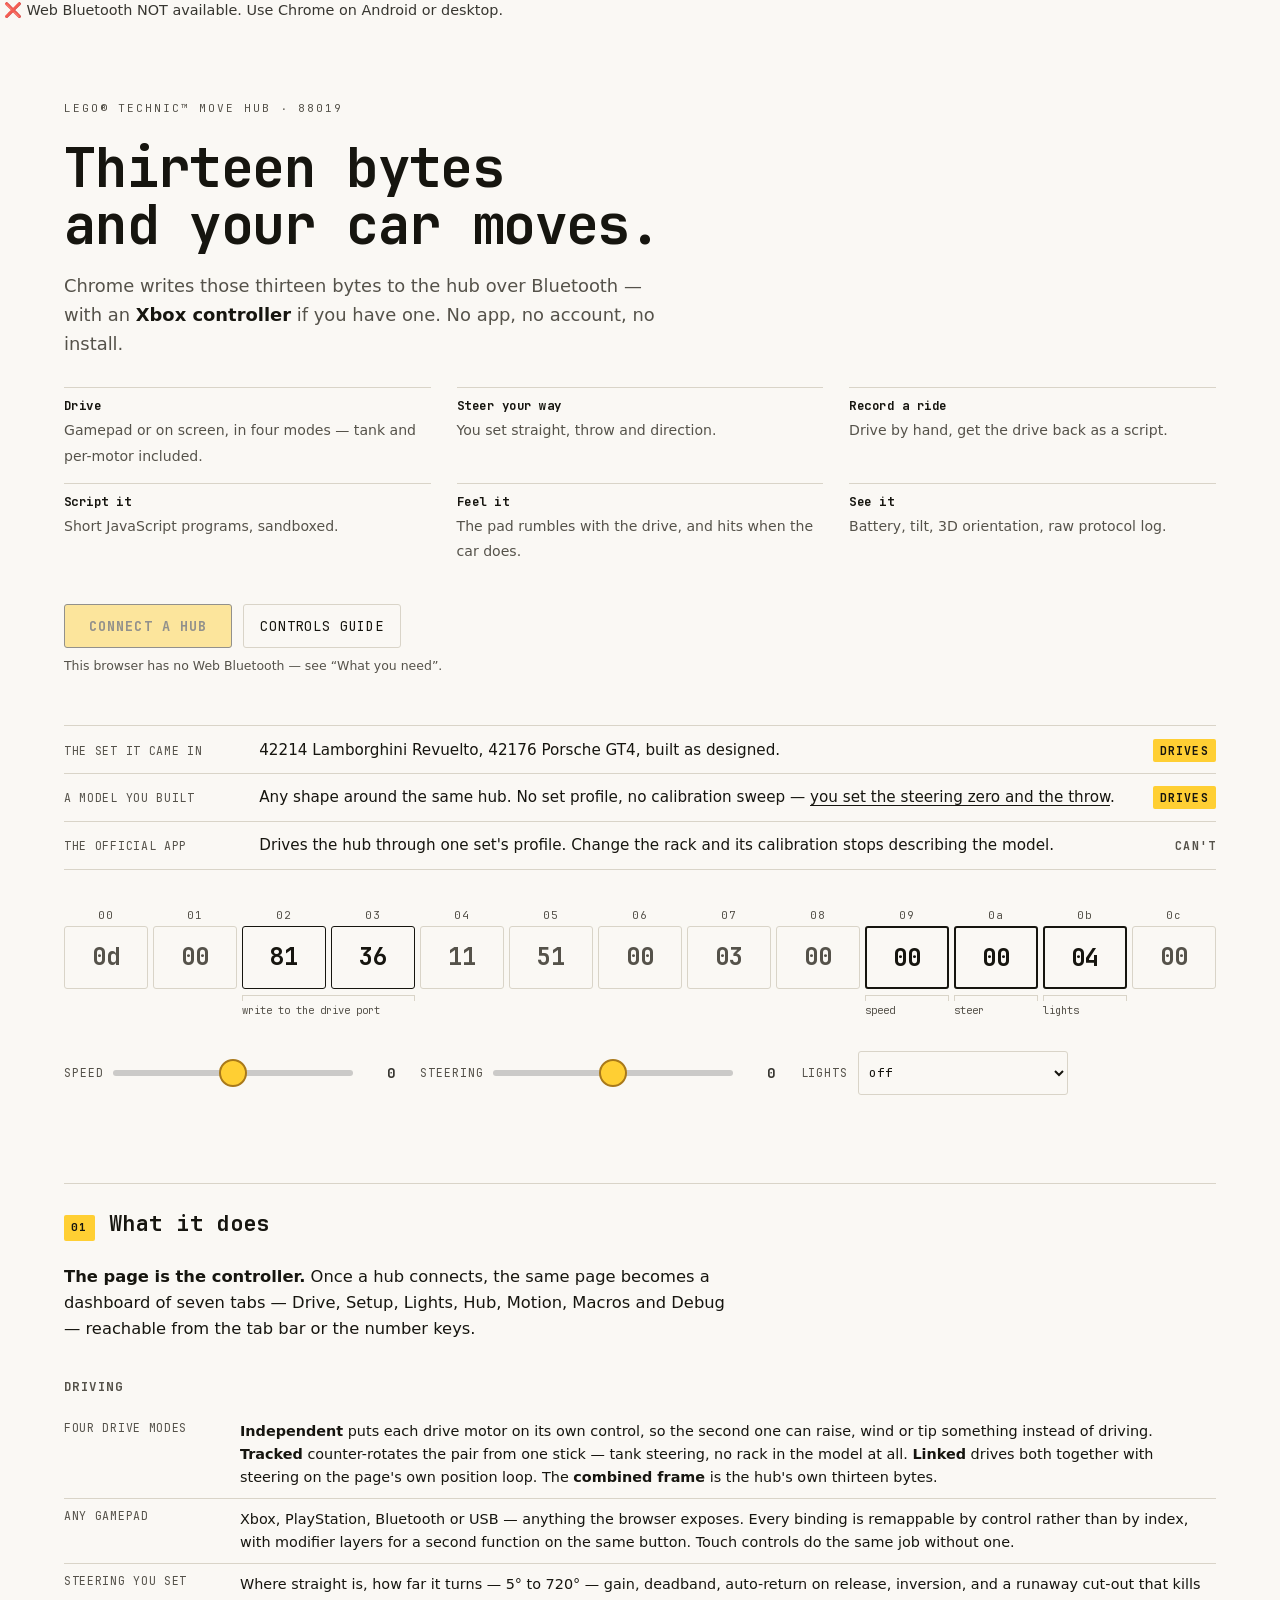
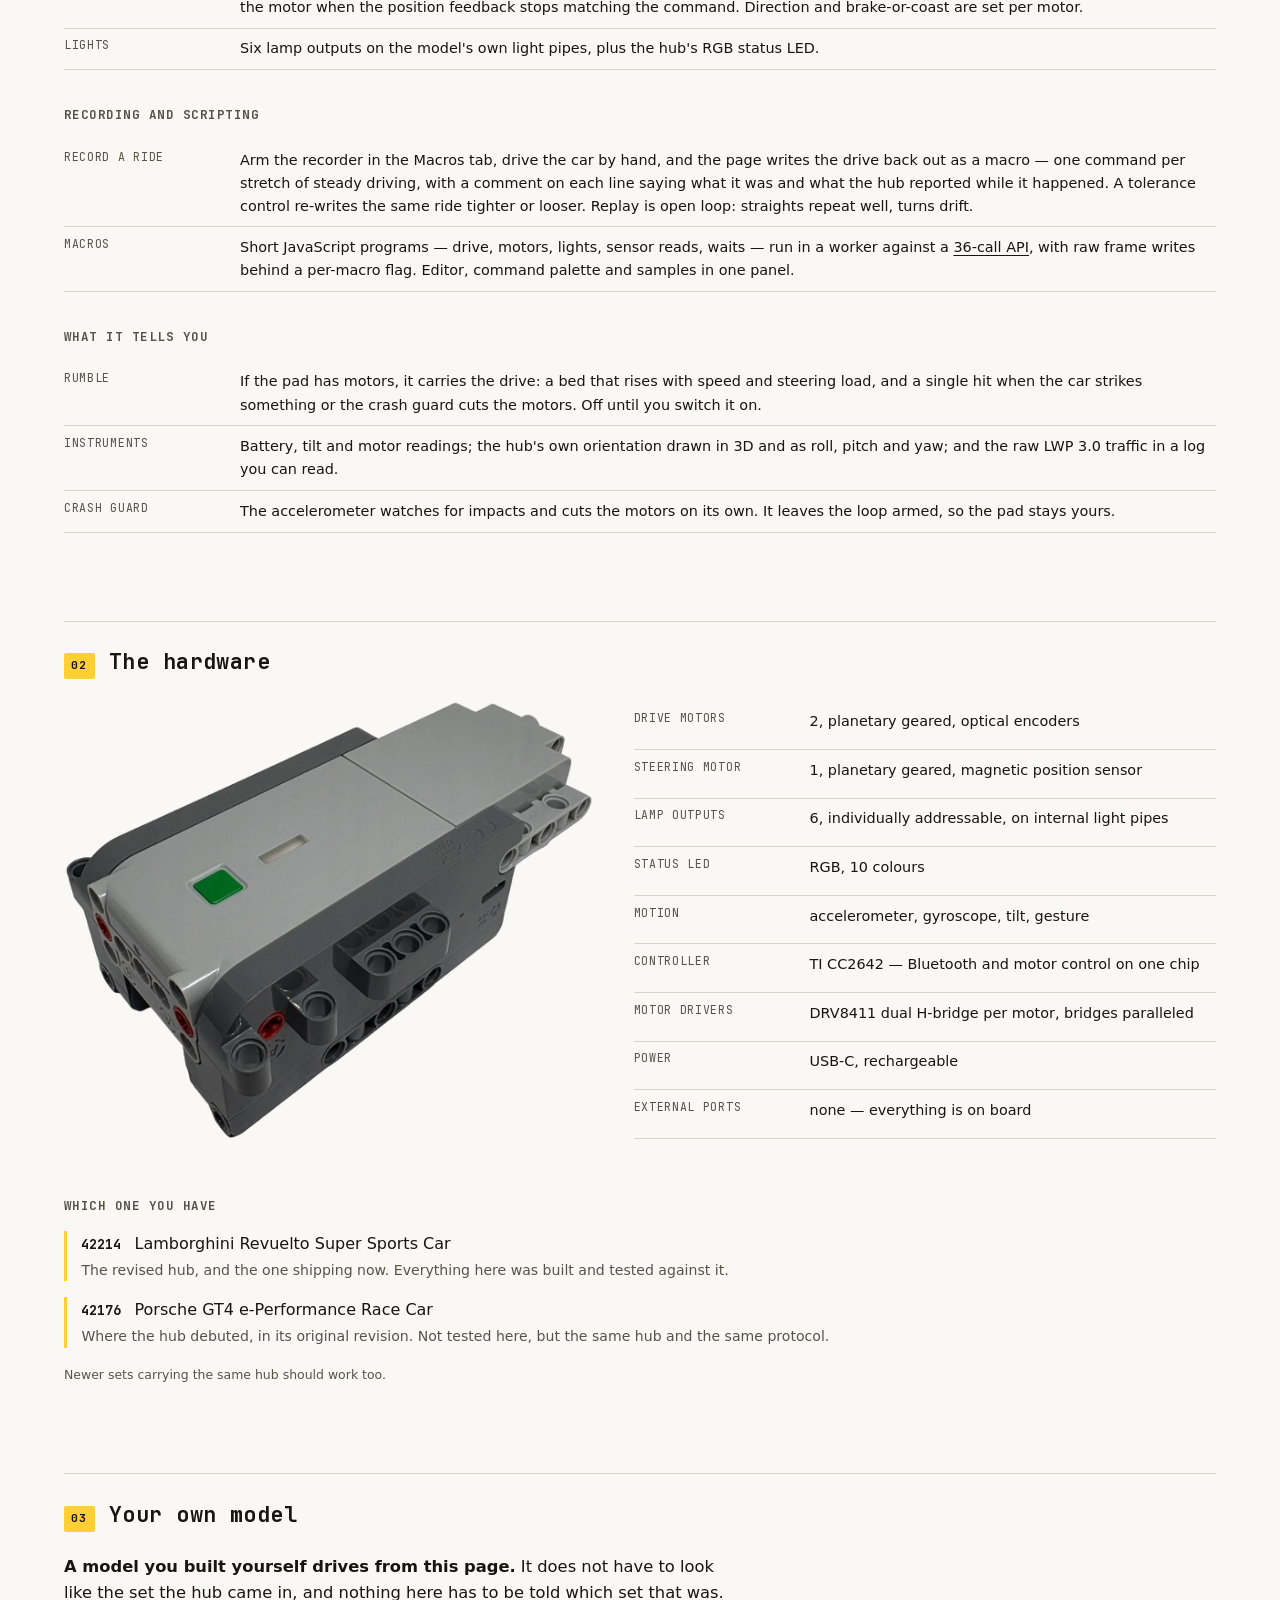
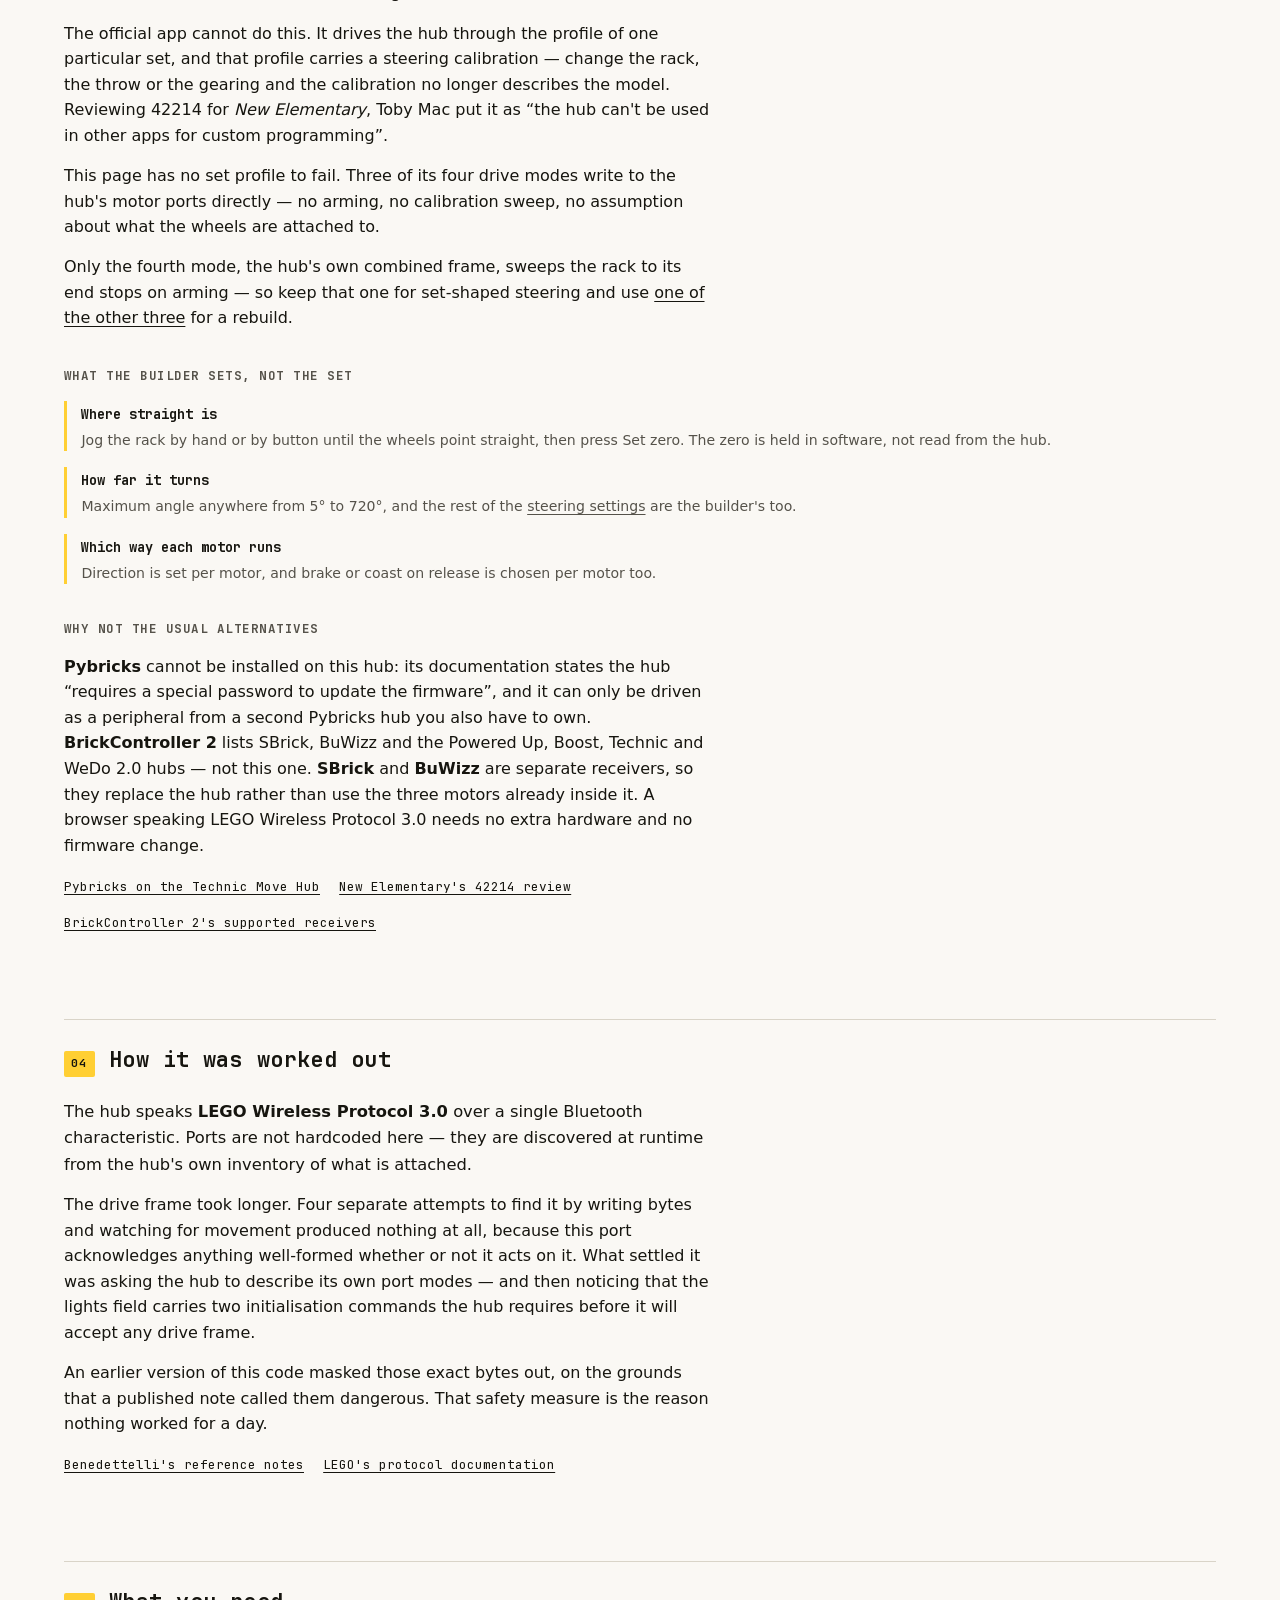
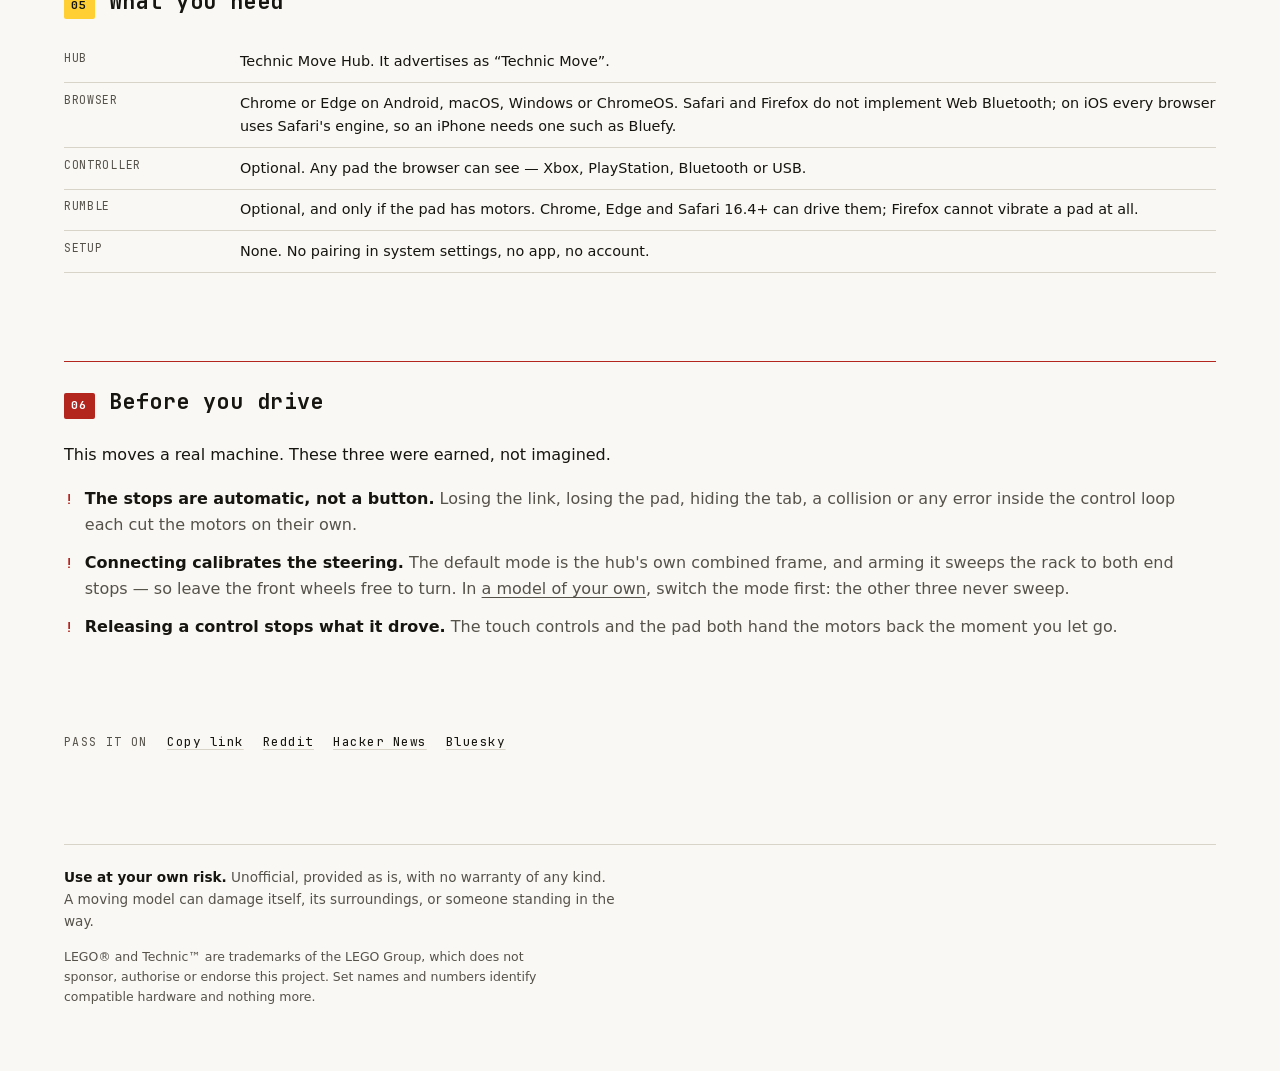
==== index.html @ fa946461 "feat: lead with what it does, and group the feature copy" ====
<!doctype html>
<html lang="en">
<head>
  <meta charset="utf-8" />
  <meta name="viewport" content="width=device-width, initial-scale=1, viewport-fit=cover" />
  <title>Technic Move Hub 88019 controller — drive your own MOC from a browser</title>
  <meta name="description" content="Drive the LEGO Technic Move Hub 88019 from Chrome over Web Bluetooth — the set model or your own MOC. Gamepad, macros, record a drive as a script. No install." />
  <meta name="color-scheme" content="light dark" />
  <link rel="canonical" href="https://move-hub.site/" />
  <link rel="alternate" type="text/markdown" href="/llms.txt" title="llms.txt" />

  <meta property="og:type" content="website" />
  <meta property="og:url" content="https://move-hub.site/" />
  <meta property="og:title" content="Technic Move Hub 88019 controller — drive your own MOC from a browser" />
  <meta property="og:description" content="A browser tab is the remote control — for the set model and for your own MOC. Web Bluetooth, no install, open source, reverse-engineered from the wire." />
  <meta property="og:image" content="https://move-hub.site/assets/hub.jpg" />
  <meta name="twitter:card" content="summary_large_image" />
  <meta name="twitter:title" content="Technic Move Hub 88019 controller — drive your own MOC from a browser" />
  <meta name="twitter:description" content="A browser tab is the remote control — for the set model and for your own MOC. Web Bluetooth, no install, open source." />
  <meta name="twitter:image" content="https://move-hub.site/assets/hub.jpg" />

  <link rel="icon" href="/assets/favicon.svg" type="image/svg+xml" />
  <link rel="apple-touch-icon" href="/assets/apple-touch-icon.png" />
  <meta name="theme-color" media="(prefers-color-scheme: light)" content="#ffffff" />
  <meta name="theme-color" media="(prefers-color-scheme: dark)" content="#121212" />
  <link rel="stylesheet" href="styles.css" />
  <script>
    window.va = window.va || function () { (window.vaq = window.vaq || []).push(arguments); };
  </script>
  <script defer src="/_vercel/insights/script.js"></script>

  <script type="application/ld+json">
  {
    "@context": "https://schema.org",
    "@graph": [
      {
        "@type": "SoftwareApplication",
        "name": "Technic Move Hub Controller",
        "applicationCategory": "BrowserApplication",
        "operatingSystem": "Android, macOS, Windows, ChromeOS",
        "url": "https://move-hub.site/",
        "description": "Browser-based controller for the LEGO Technic Move Hub 88019 over Web Bluetooth, for the set model and for custom builds (MOCs) the official app cannot drive. Touch controls, gamepad support, lights, telemetry and a raw protocol log.",
        "offers": { "@type": "Offer", "price": "0", "priceCurrency": "USD" },
        "featureList": [
          "Web Bluetooth control with no install",
          "Custom builds (MOCs): direct port modes that need no set profile and no end-stop calibration",
          "Steering zero, throw, gain and direction set by the builder",
          "Touch and gamepad driving, with every binding remappable by control and modifier layers",
          "Combined speed and steering frame handled by the hub",
          "Per-motor, tank and independent drive modes",
          "Ride recorder: drive by hand and the page emits the drive as an editable macro",
          "Macro scripting: a 36-call sandboxed JavaScript API for drive, motors, lights, sensors and waits",
          "Six-lamp array and status LED control",
          "Battery, tilt and accelerometer telemetry",
          "Hub orientation drawn in 3D, with roll, pitch and yaw",
          "Collision detection that cuts the motors and leaves the pad armed",
          "Gamepad haptics: a ride-feel rumble bed plus hits on impact and braking",
          "Raw LWP 3.0 protocol log"
        ]
      },
      {
        "@type": "FAQPage",
        "mainEntity": [
          {
            "@type": "Question",
            "name": "What hardware does this control?",
            "acceptedAnswer": { "@type": "Answer", "text": "The LEGO Technic Move Hub, part number 88019, which advertises itself over Bluetooth as \"Technic Move\". It ships in Technic sets built around remote driving and carries two drive motors, a steering motor, a six-lamp array, an RGB status LED, an accelerometer, a gyroscope, a tilt sensor and a gesture sensor." }
          },
          {
            "@type": "Question",
            "name": "Do I need to install anything?",
            "acceptedAnswer": { "@type": "Answer", "text": "No. It is a web page that talks to the hub through the Web Bluetooth API. There is no app, no account and no install step. Open the page in a supported browser and press Connect." }
          },
          {
            "@type": "Question",
            "name": "Which browsers work?",
            "acceptedAnswer": { "@type": "Answer", "text": "Any browser with Web Bluetooth: Chrome and Edge on Android, macOS, Windows and ChromeOS, plus Chromium forks such as Opera. Safari and Firefox do not implement Web Bluetooth, so they cannot connect. On iOS every browser uses Safari's engine, so iPhones and iPads need a third-party Web Bluetooth browser such as Bluefy." }
          },
          {
            "@type": "Question",
            "name": "Which LEGO models can it drive?",
            "acceptedAnswer": { "@type": "Answer", "text": "Any model built around the Technic Move Hub, which contains its own two drive motors and a steering motor. This project was developed and tested against the hub from set 42214 Lamborghini Revuelto Super Sports Car, the revised version now shipping. The same hub debuted in 42176 Porsche GT4 e-Performance Race Car. Models rebuilt from those parts work too, and newer sets carrying the same hub should as well." }
          },
          {
            "@type": "Question",
            "name": "Can I use the Technic Move Hub 88019 in my own MOC or custom build?",
            "acceptedAnswer": { "@type": "Answer", "text": "Yes. This page never assumes a set. Three of its four drive modes \u2014 linked, independent and tracked \u2014 write to the hub's motor ports directly, so nothing has to match the model the hub shipped in. The builder sets steering zero, throw from 5 to 720 degrees, gain, deadband and per-motor direction, and a jog control aligns the rack mechanically. Only the fourth mode, the hub's own combined frame, runs the end-stop calibration sweep that assumes set-shaped steering." }
          },
          {
            "@type": "Question",
            "name": "Why can't the official Powered Up or Control+ app drive my custom build with this hub?",
            "acceptedAnswer": { "@type": "Answer", "text": "The official app drives the hub through the profile of the set it shipped in, and that profile includes a steering calibration. Change the rack, the throw or the gearing and the calibration no longer describes the model. Reviewing set 42214 for New Elementary, Toby Mac wrote that \"the hub can't be used in other apps for custom programming\". This page drives the same hub over the same Bluetooth protocol without a set profile." }
          },
          {
            "@type": "Question",
            "name": "Does Pybricks support the Technic Move Hub 88019?",
            "acceptedAnswer": { "@type": "Answer", "text": "Not as a hub you can flash. The Pybricks documentation states that the Technic Move Hub \"requires a special password to update the firmware, so Pybricks cannot be installed on it\"; it can only be driven as a peripheral from a second, separate Pybricks hub. BrickController 2 lists SBrick, BuWizz, the Powered Up, Boost, Technic and WeDo 2.0 hubs, and does not list this one. SBrick and BuWizz are separate receivers, so they replace the hub rather than use its three built-in motors. A browser talking LEGO Wireless Protocol 3.0 needs no extra hardware and no firmware change." }
          },
          {
            "@type": "Question",
            "name": "My model steers differently from the set. Will the calibration fail?",
            "acceptedAnswer": { "@type": "Answer", "text": "Not in the direct drive modes, because they never calibrate. Steering is a software loop on this page: you jog the rack to where straight actually is, press Set zero, and set the maximum angle anywhere from 5 to 720 degrees, with adjustable gain, deadband, auto-return and inversion. A runaway cut-out stops the motor if the position feedback stops matching the command. Avoid the end-stop sweep by selecting a mode other than the hub's own combined frame before driving." }
          },
          {
            "@type": "Question",
            "name": "Can it drive a tracked model or a build with no steering at all?",
            "acceptedAnswer": { "@type": "Answer", "text": "Yes. Tracked mode counter-rotates the two drive motors from one stick for tank steering, and independent mode puts each motor on its own control so the second motor can do a job other than driving. The steering motor can be left out of the model or jogged by hand; neither mode requires it." }
          },
          {
            "@type": "Question",
            "name": "Can I use a gamepad?",
            "acceptedAnswer": { "@type": "Answer", "text": "Yes, and it is the intended way to drive. Any controller the browser exposes through the Gamepad API works, including an Xbox pad over Bluetooth or USB and PlayStation pads. Triggers drive, the stick steers, every action is remappable by control rather than by button index, modifier layers give a second function to the same button, and the control loop stops the car if the pad disconnects." }
          },
          {
            "@type": "Question",
            "name": "Can I record a drive and play it back?",
            "acceptedAnswer": { "@type": "Answer", "text": "Yes. Arm the recorder in the Macros tab, drive the car by hand, and the page converts the drive into a macro: one command per stretch of steady driving, each line commented with what it was and what the hub's sensors reported at the time. A tolerance control re-writes the same ride more tightly or more loosely. Playback is open loop and timed, not servo-corrected, so straight sections repeat closely while turns drift — the recorder marks the turning lines as the ones that will." }
          },
          {
            "@type": "Question",
            "name": "Can I program or script the Technic Move Hub?",
            "acceptedAnswer": { "@type": "Answer", "text": "Yes. Macros are short JavaScript programs run in a sandboxed worker against a 36-call API covering driving, individual motors, lights, sensor reads and waits, with raw protocol writes available behind a per-macro flag. Every motion call carries a deadline, so a macro cannot leave a motor running. This is the custom programming the official app does not offer for this hub." }
          },
          {
            "@type": "Question",
            "name": "Is this an official LEGO product?",
            "acceptedAnswer": { "@type": "Answer", "text": "No. It is an independent open-source project, not affiliated with or endorsed by the LEGO Group. LEGO and Technic are trademarks of the LEGO Group." }
          },
          {
            "@type": "Question",
            "name": "How was the protocol worked out?",
            "acceptedAnswer": { "@type": "Answer", "text": "From the wire, by logging every frame and reading the replies. The hub speaks LEGO Wireless Protocol 3.0 over a single GATT characteristic. Ports are discovered at runtime rather than hardcoded, and the combined drive frame was settled by asking the hub to describe its own port modes after four write-side probes had failed." }
          }
        ]
      }
    ]
  }
  </script>
</head>
<body>
  <div id="topbar">
  <header id="chrome">
    <button id="connect" type="button" disabled>Connect hub</button>
    <button id="chrome-status" type="button" hidden aria-label="Link status — open the Hub tab">
      <span id="state-dot"></span>
    </button>
    <span id="battery" hidden>
      <span class="vh">hub battery </span>
      <svg class="bat" viewBox="0 0 26 12" aria-hidden="true" focusable="false">
        <rect class="bat__shell" x="0.6" y="0.6" width="21.8" height="10.8" rx="2" />
        <rect class="bat__cap" x="23.4" y="3.6" width="2.6" height="4.8" rx="1" />
        <rect class="bat__fill" id="bat-fill" x="2.2" y="2.2" width="18.6" height="7.6" rx="1" />
      </svg>
      <span id="bat-pct">—</span><span id="queue-depth"></span>
    </span>
    <button id="gp-enable" type="button" hidden aria-pressed="false">
      <span id="gp-label">PAD</span><span id="gp-status"></span>
    </button>
  </header>

  <nav id="tabbar" hidden aria-label="Sections">
    <button type="button" data-go="drive" class="on" aria-current="true">Drive</button>
    <button type="button" data-go="setup">Setup</button>
    <button type="button" data-go="mapping">Mapping</button>
    <button type="button" data-go="lights">Lights</button>
    <button type="button" data-go="hub">Hub</button>
    <button type="button" data-go="motion">Motion</button>
    <button type="button" data-go="macros">Macros</button>
    <button type="button" data-go="debug">Debug</button>
    <a id="tab-guide" href="/guide">Guide</a>
  </nav>
  </div>

  <main>
    <section id="precon">
      <p id="support"></p>
      <pre id="status" role="status" hidden>idle</pre>

      <article id="landing">
        <header class="lede">
          <p class="kicker">LEGO® Technic™ Move Hub · 88019</p>
          <h1>Thirteen bytes<br />and your car moves.</h1>
          <p class="sub">
            Chrome writes those thirteen bytes to the hub over Bluetooth — with an
            <b>Xbox controller</b> if you have one. No app, no account, no install.
          </p>

          <ul class="does">
            <li><b>Drive</b><span>Gamepad or on screen, in four modes — tank and
              per-motor included.</span></li>
            <li><b>Steer your way</b><span>You set straight, throw and
              direction.</span></li>
            <li><b>Record a ride</b><span>Drive by hand, get the drive back as a
              script.</span></li>
            <li><b>Script it</b><span>Short JavaScript programs, sandboxed.</span></li>
            <li><b>Feel it</b><span>The pad rumbles with the drive, and hits when
              the car does.</span></li>
            <li><b>See it</b><span>Battery, tilt, 3D orientation, raw protocol
              log.</span></li>
          </ul>
        </header>

        <p class="cta-row">
          <button id="cta-connect" type="button">Connect a hub</button>
          <a class="ghost" href="/guide">Controls guide</a>
        </p>
        <p class="micro" id="cta-note"></p>

        <ul class="verdict">
          <li>
            <b>The set it came in</b>
            <span>42214 Lamborghini Revuelto, 42176 Porsche GT4, built as designed.</span>
            <i>drives</i>
          </li>
          <li>
            <b>A model you built</b>
            <span>Any shape around the same hub. No set profile, no calibration
              sweep — <a href="#moc">you set the steering zero and the throw</a>.</span>
            <i>drives</i>
          </li>
          <li>
            <b>The official app</b>
            <span>Drives the hub through one set's profile. Change the rack and its
              calibration stops describing the model.</span>
            <i class="no">can't</i>
          </li>
        </ul>

        <figure class="wire" aria-label="The live drive frame: the thirteen bytes this page writes to the hub">
          <div class="wire__scroll">
            <div class="wire__grid">
              <div class="wire__ruler" aria-hidden="true">
                <span>00</span><span>01</span><span>02</span><span>03</span><span>04</span>
                <span>05</span><span>06</span><span>07</span><span>08</span><span>09</span>
                <span>0a</span><span>0b</span><span>0c</span>
              </div>
              <div class="wire__bytes" id="wire-bytes" role="img"
                   aria-label="A thirteen byte LEGO Wireless Protocol frame">
                <span>0d</span><span>00</span><span class="k">81</span><span class="k">36</span>
                <span>11</span><span>51</span><span>00</span><span>03</span><span>00</span>
                <span class="v-speed" id="b-speed">00</span>
                <span class="v-steer" id="b-steer">00</span>
                <span class="v-light" id="b-light">04</span><span>00</span>
              </div>
              <div class="wire__marks" aria-hidden="true">
                <span class="m-port">write to the drive port</span>
                <span class="m-speed">speed</span>
                <span class="m-steer">steer</span>
                <span class="m-light">lights</span>
              </div>
            </div>
          </div>

          <div class="wire__drive">
            <label>speed
              <input id="w-speed" type="range" min="-100" max="100" value="0" step="1" />
              <output id="w-speed-out">0</output>
            </label>
            <label>steering
              <input id="w-steer" type="range" min="-100" max="100" value="0" step="1" />
              <output id="w-steer-out">0</output>
            </label>
            <label>lights
              <select id="w-light">
                <option value="4" selected>off</option>
                <option value="0">front + rear</option>
                <option value="1">front, rear on braking</option>
                <option value="5">rear on braking</option>
              </select>
            </label>
          </div>
        </figure>


        <section class="sec" id="features" aria-labelledby="h-features">
          <h2 id="h-features"><i>01</i> What it does</h2>
          <p class="answer">
            <b>The page is the controller.</b> Once a hub connects, the same page
            becomes a dashboard of seven tabs — Drive, Setup, Lights, Hub, Motion,
            Macros and Debug — reachable from the tab bar or the number keys.
          </p>

          <h3>Driving</h3>
          <table class="spec">
            <tbody>
              <tr><th>Four drive modes</th><td><b>Independent</b> puts each drive motor
                on its own control, so the second one can raise, wind or tip something
                instead of driving. <b>Tracked</b> counter-rotates the pair from one
                stick — tank steering, no rack in the model at all. <b>Linked</b> drives
                both together with steering on the page's own position loop. The
                <b>combined frame</b> is the hub's own thirteen bytes.</td></tr>
              <tr><th>Any gamepad</th><td>Xbox, PlayStation, Bluetooth or USB — anything
                the browser exposes. Every binding is remappable by control rather than
                by index, with modifier layers for a second function on the same button.
                Touch controls do the same job without one.</td></tr>
              <tr><th>Steering you set</th><td>Where straight is, how far it turns —
                5° to 720° — gain, deadband, auto-return on release, inversion, and a
                runaway cut-out that kills the motor when the position feedback stops
                matching the command. Direction and brake-or-coast are set per motor.</td></tr>
              <tr><th>Lights</th><td>Six lamp outputs on the model's own light pipes,
                plus the hub's RGB status LED.</td></tr>
            </tbody>
          </table>

          <h3>Recording and scripting</h3>
          <table class="spec">
            <tbody>
              <tr><th>Record a ride</th><td>Arm the recorder in the Macros tab, drive
                the car by hand, and the page writes the drive back out as a macro —
                one command per stretch of steady driving, with a comment on each line
                saying what it was and what the hub reported while it happened. A
                tolerance control re-writes the same ride tighter or looser. Replay is
                open loop: straights repeat well, turns drift.</td></tr>
              <tr><th>Macros</th><td>Short JavaScript programs — drive, motors, lights,
                sensor reads, waits — run in a worker against a
                <a href="/guide#g-macros-tab">36-call API</a>, with raw frame writes
                behind a per-macro flag. Editor, command palette and samples in one
                panel.</td></tr>
            </tbody>
          </table>

          <h3>What it tells you</h3>
          <table class="spec">
            <tbody>
              <tr><th>Rumble</th><td>If the pad has motors, it carries the drive: a bed
                that rises with speed and steering load, and a single hit when the car
                strikes something or the crash guard cuts the motors. Off until you
                switch it on.</td></tr>
              <tr><th>Instruments</th><td>Battery, tilt and motor readings; the hub's own
                orientation drawn in 3D and as roll, pitch and yaw; and the raw LWP 3.0
                traffic in a log you can read.</td></tr>
              <tr><th>Crash guard</th><td>The accelerometer watches for impacts and cuts
                the motors on its own. It leaves the loop armed, so the pad stays
                yours.</td></tr>
            </tbody>
          </table>
        </section>

        <section class="sec" id="hardware" aria-labelledby="h-hardware">
          <h2 id="h-hardware"><i>02</i> The hardware</h2>
          <div class="sec__split">
            <figure class="shot">
              <img src="assets/module.png" alt="The LEGO Technic Move Hub: a grey brick with a USB-C charging port, a green status light, Technic pin holes along its length and motor axle outputs at each end."
                   width="581" height="480" fetchpriority="high" decoding="async"
                   onerror="this.closest('figure').remove()" />
            </figure>
            <table class="spec">
              <tbody>
                <tr><th>Drive motors</th><td>2, planetary geared, optical encoders</td></tr>
                <tr><th>Steering motor</th><td>1, planetary geared, magnetic position sensor</td></tr>
                <tr><th>Lamp outputs</th><td>6, individually addressable, on internal light pipes</td></tr>
                <tr><th>Status LED</th><td>RGB, 10 colours</td></tr>
                <tr><th>Motion</th><td>accelerometer, gyroscope, tilt, gesture</td></tr>
                <tr><th>Controller</th><td>TI CC2642 — Bluetooth and motor control on one chip</td></tr>
                <tr><th>Motor drivers</th><td>DRV8411 dual H-bridge per motor, bridges paralleled</td></tr>
                <tr><th>Power</th><td>USB-C, rechargeable</td></tr>
                <tr><th>External ports</th><td>none — everything is on board</td></tr>
              </tbody>
            </table>
          </div>
          <h3>Which one you have</h3>
          <ul class="setlist">
            <li><b>42214</b> Lamborghini Revuelto Super Sports Car
              <span>The revised hub, and the one shipping now. Everything here was
                built and tested against it.</span></li>
            <li><b>42176</b> Porsche GT4 e-Performance Race Car
              <span>Where the hub debuted, in its original revision. Not tested here,
                but the same hub and the same protocol.</span></li>
          </ul>
          <p class="micro">Newer sets carrying the same hub should work too.</p>
        </section>

        <section class="sec" id="moc" aria-labelledby="h-moc">
          <h2 id="h-moc"><i>03</i> Your own model</h2>
          <p class="answer">
            <b>A model you built yourself drives from this page.</b> It does not have
            to look like the set the hub came in, and nothing here has to be told
            which set that was.
          </p>
          <p>
            The official app cannot do this. It drives the hub through the profile of
            one particular set, and that profile carries a steering calibration — change
            the rack, the throw or the gearing and the calibration no longer describes
            the model. Reviewing 42214 for <i>New Elementary</i>, Toby Mac put it as
            <q>the hub can't be used in other apps for custom programming</q>.
          </p>
          <p>
            This page has no set profile to fail. Three of its four drive modes write to
            the hub's motor ports directly — no arming, no calibration sweep, no
            assumption about what the wheels are attached to.
          </p>
          <p>
            Only the fourth mode, the hub's own combined frame, sweeps the rack to its
            end stops on arming — so keep that one for set-shaped steering and use
            <a href="#features">one of the other three</a> for a rebuild.
          </p>
          <h3>What the builder sets, not the set</h3>
          <ul class="setlist">
            <li><b>Where straight is</b>
              <span>Jog the rack by hand or by button until the wheels point straight,
                then press Set zero. The zero is held in software, not read from the hub.</span></li>
            <li><b>How far it turns</b>
              <span>Maximum angle anywhere from 5° to 720°, and the rest of the
                <a href="#features">steering settings</a> are the builder's too.</span></li>
            <li><b>Which way each motor runs</b>
              <span>Direction is set per motor, and brake or coast on release is chosen
                per motor too.</span></li>
          </ul>
          <h3>Why not the usual alternatives</h3>
          <p>
            <b>Pybricks</b> cannot be installed on this hub: its documentation states the
            hub <q>requires a special password to update the firmware</q>, and it can only
            be driven as a peripheral from a second Pybricks hub you also have to own.
            <b>BrickController 2</b> lists SBrick, BuWizz and the Powered Up, Boost,
            Technic and WeDo 2.0 hubs — not this one. <b>SBrick</b> and <b>BuWizz</b> are
            separate receivers, so they replace the hub rather than use the three motors
            already inside it. A browser speaking LEGO Wireless Protocol 3.0 needs no
            extra hardware and no firmware change.
          </p>
          <p class="links">
            <a href="https://docs.pybricks.com/en/stable/pupdevices/technicmovehub.html" rel="noopener noreferrer" target="_blank">Pybricks on the Technic Move Hub</a>
            <a href="https://www.newelementary.com/2025/08/reviews-42212-ferrari-fxx-k-42213-ford.html" rel="noopener noreferrer" target="_blank">New Elementary's 42214 review</a>
            <a href="https://github.com/imurvai/brickcontroller2" rel="noopener noreferrer" target="_blank">BrickController 2's supported receivers</a>
          </p>
        </section>

        <section class="sec" id="how" aria-labelledby="h-how">
          <h2 id="h-how"><i>04</i> How it was worked out</h2>
          <p class="answer">
            The hub speaks <b>LEGO Wireless Protocol 3.0</b> over a single Bluetooth
            characteristic. Ports are not hardcoded here — they are discovered at
            runtime from the hub's own inventory of what is attached.
          </p>
          <p>
            The drive frame took longer. Four separate attempts to find it by writing
            bytes and watching for movement produced nothing at all, because this port
            acknowledges anything well-formed whether or not it acts on it. What
            settled it was asking the hub to describe its own port modes — and then
            noticing that the lights field carries two initialisation commands the hub
            requires before it will accept any drive frame.
          </p>
          <p>
            An earlier version of this code masked those exact bytes out, on the
            grounds that a published note called them dangerous. That safety measure
            is the reason nothing worked for a day.
          </p>
          <p class="links">
            <a href="https://github.com/DanieleBenedettelli/TechnicMoveHub" rel="noopener noreferrer" target="_blank">Benedettelli's reference notes</a>
            <a href="https://lego.github.io/lego-ble-wireless-protocol-docs/" rel="noopener noreferrer" target="_blank">LEGO's protocol documentation</a>
          </p>
        </section>

        <section class="sec" id="need" aria-labelledby="h-need">
          <h2 id="h-need"><i>05</i> What you need</h2>
          <table class="spec">
            <tbody>
              <tr><th>Hub</th><td>Technic Move Hub. It advertises as “Technic Move”.</td></tr>
              <tr><th>Browser</th><td>Chrome or Edge on Android, macOS, Windows or ChromeOS.
                Safari and Firefox do not implement Web Bluetooth; on iOS every browser
                uses Safari's engine, so an iPhone needs one such as Bluefy.</td></tr>
              <tr><th>Controller</th><td>Optional. Any pad the browser can see —
                Xbox, PlayStation, Bluetooth or USB.</td></tr>
              <tr><th>Rumble</th><td>Optional, and only if the pad has motors.
                Chrome, Edge and Safari 16.4+ can drive them; Firefox cannot vibrate
                a pad at all.</td></tr>
              <tr><th>Setup</th><td>None. No pairing in system settings, no app, no account.</td></tr>
            </tbody>
          </table>
        </section>

        <section class="sec sec--warn" id="safety" aria-labelledby="h-safety">
          <h2 id="h-safety"><i>06</i> Before you drive</h2>
          <p>This moves a real machine. These three were earned, not imagined.</p>
          <ul class="warn">
            <li><span><b>The stops are automatic, not a button.</b> Losing the link,
              losing the pad, hiding the tab, a collision or any error inside the
              control loop each cut the motors on their own.</span></li>
            <li><span><b>Connecting calibrates the steering.</b> The default mode is
              the hub's own combined frame, and arming it sweeps the rack to both end
              stops — so leave the front wheels free to turn. In
              <a href="#moc">a model of your own</a>, switch the mode first: the other
              three never sweep.</span></li>
            <li><span><b>Releasing a control stops what it drove.</b> The touch
              controls and the pad both hand the motors back the moment you let
              go.</span></li>
          </ul>
        </section>

        <aside class="share" aria-label="Share this page">
          <span class="share__k">Pass it on</span>
          <button id="share-copy" type="button" hidden>Copy link</button>
          <a href="https://www.reddit.com/submit?url=https%3A%2F%2Fmove-hub.site%2F&amp;title=Technic%20Move%20Hub%2088019%20%E2%80%94%20drive%20your%20own%20LEGO%20MOC%20from%20a%20browser%20tab"
             rel="noopener noreferrer" target="_blank">Reddit</a>
          <a href="https://news.ycombinator.com/submitlink?u=https%3A%2F%2Fmove-hub.site%2F&amp;t=Technic%20Move%20Hub%2088019%20%E2%80%94%20drive%20your%20own%20LEGO%20MOC%20from%20a%20browser%20tab"
             rel="noopener noreferrer" target="_blank">Hacker News</a>
          <a href="https://bsky.app/intent/compose?text=Technic%20Move%20Hub%2088019%20%E2%80%94%20drive%20your%20own%20LEGO%20MOC%20from%20a%20browser%20tab%20https%3A%2F%2Fmove-hub.site%2F"
             rel="noopener noreferrer" target="_blank">Bluesky</a>
        </aside>

        <footer class="foot">
          <p class="risk"><b>Use at your own risk.</b> Unofficial, provided as is, with
            no warranty of any kind. A moving model can damage itself, its surroundings,
            or someone standing in the way.</p>
          <p class="micro">LEGO® and Technic™ are trademarks of the LEGO Group, which
            does not sponsor, authorise or endorse this project. Set names and numbers
            identify compatible hardware and nothing more.</p>
        </footer>
      </article>
    </section>

    <section id="dashboard" hidden>
      <section class="tabpanel" data-tab="drive" aria-label="Drive">
        <div id="d-panel" class="panel">
          <div class="head-row">
            <h2 class="lights-head">Controls</h2>
          </div>

          <label for="gp-drivemode">mode
            <select id="gp-drivemode">
              <option value="playvm" selected>Typical module behaviour — the hub drives itself</option>
              <option value="linked">Linked — both motors together</option>
              <option value="independent">Independent — A on triggers, B on stick</option>
              <option value="tracked">Tracked — one stick, tank steering</option>
            </select>
          </label>

          <p id="d-warn" hidden></p>

          <div id="d-cluster">
            <div class="d-gauges">
              <div class="d-gauge">
                <span class="lights-head">steer</span>
                <svg id="d-dial" viewBox="0 0 100 56" aria-hidden="true" focusable="false">
                  <path d="M6 50 A44 44 0 0 1 94 50" fill="none" stroke="currentColor" stroke-width="7" opacity="0.25" />
                  <path id="d-dial-fill" d="M50 6 A44 44 0 0 1 50 6" fill="none" stroke="currentColor" stroke-width="7" />
                  <line id="d-dial-bug" x1="50" y1="10" x2="50" y2="2" stroke="currentColor" stroke-width="3" />
                </svg>
                <span id="d-steer-val" class="d-val">0</span>
              </div>
              <div class="d-gauge">
                <span class="lights-head">throttle</span>
                <span id="d-throttle-val" class="d-val d-val--big">0</span>
              </div>
              <div class="d-gauge" data-mode="independent" hidden>
                <span class="lights-head">throttle B</span>
                <span id="d-throttleB-val" class="d-val d-val--big">0</span>
              </div>
            </div>

            <div class="d-mirrors" data-mode="tracked" hidden>
              <div class="d-mir">
                <span class="lights-head">trk L</span>
                <span class="mir"><i class="mir__mid"></i><i id="d-trkL" class="mir__fill"></i></span>
              </div>
              <div class="d-mir">
                <span class="lights-head">trk R</span>
                <span class="mir"><i class="mir__mid"></i><i id="d-trkR" class="mir__fill"></i></span>
              </div>
              <div class="d-mir">
                <span class="lights-head">aux</span>
                <span class="mir"><i class="mir__mid"></i><i id="d-aux" class="mir__fill"></i></span>
              </div>
            </div>

            <div class="d-drive" data-mode="playvm linked independent">
              <div id="d-steer">
                <i class="d-steer__mid"></i>
                <i class="d-steer__fill"></i>
                <i class="d-steer__knob"></i>
              </div>
              <div id="d-throttle">
                <i class="d-throttle__zero"></i>
                <i class="d-throttle__fill"></i>
                <i class="d-throttle__knob"></i>
              </div>
              <div id="d-throttleB" data-mode="independent" hidden>
                <i class="d-throttle__zero"></i>
                <i class="d-throttle__fill"></i>
                <i class="d-throttle__knob"></i>
              </div>
            </div>

            <div id="d-pad" data-mode="tracked" hidden>
              <i class="d-pad__cross"></i>
              <i class="d-pad__ring"></i>
              <span id="d-pad-puck">MIX</span>
            </div>
          </div>
        </div>

        <div id="d-measure-box" class="panel">
          <div class="head-row">
            <h2 class="lights-head">Measured</h2>
            <button id="d-measure" type="button" aria-pressed="false">measured: OFF</button>
          </div>
          <pre id="d-att">roll — · pitch — · yaw —</pre>
          <p id="d-measure-note" class="note"></p>
        </div>

        <div class="d-mode-box" data-mode="linked independent tracked">
          <div id="steer-box">
            <div class="head-row">
              <h2 class="lights-head">Steering</h2>
              <span id="st-readout">pos 0 → 0</span>
            </div>
            <div class="probe-btns">
              <label for="st-mode">mode
                <select id="st-mode">
                  <option value="raw" selected>Raw — stick drives motor power</option>
                  <option value="steer">Steer — hold an angle (needs a zero)</option>
                </select>
              </label>
              <button id="st-center" type="button">Center</button>
            </div>
            <div class="probe-btns">
              <button id="st-left" type="button">◀ LEFT</button>
              <button id="st-right" type="button">RIGHT ▶</button>
            </div>
          </div>
        </div>

        <div class="d-mode-box" data-mode="linked independent tracked">
          <div id="motors"></div>
        </div>

        <div class="panel">
          <h2 class="lights-head">Drive behaviour</h2>
          <label for="release-mode">on release
            <select id="release-mode">
              <option value="brake">Brake — stop dead</option>
              <option value="coast">Coast — free-wheel</option>
            </select>
          </label>
          <div class="d-invert" data-mode="playvm">
            <span class="lights-head">reverse</span>
            <button id="gp-inv-speed" type="button" aria-pressed="false">throttle: NORMAL</button>
            <button id="gp-inv-steer" type="button" aria-pressed="false">steering: NORMAL</button>
          </div>
          <pre id="gp-live">A 0 · steer 0 · trim 0</pre>
        </div>
      </section>

      <section class="tabpanel" data-tab="setup" aria-label="Setup" hidden>
        <div class="panel">
          <h2 class="lights-head">Steering calibration</h2>
          <button id="st-zero" type="button">Set zero</button>
          <label>turn speed <input id="st-speed" type="range" min="10" max="100" value="40" /><output id="st-speed-out">40</output></label>
          <details>
            <summary>Advanced steering</summary>
            <label>max angle <input id="st-angle" type="range" min="5" max="720" step="5" value="90" /><output id="st-angle-out">90°</output></label>
            <label>kp <input id="st-kp" type="range" min="1" max="50" step="1" value="3" /><output id="st-kp-out">0.3</output></label>
            <label>deadband <input id="st-dead" type="range" min="0" max="30" step="1" value="8" /><output id="st-dead-out">8°</output></label>
            <label><input id="st-return" type="checkbox" checked /> auto-return to zero on release</label>
            <label><input id="st-invert" type="checkbox" /> invert steering direction</label>
          </details>
        </div>

        <div class="panel">
          <h2 class="lights-head">Motor direction</h2>
          <div id="motor-dirs"></div>
          <h2 class="lights-head">Steer jog — mechanical alignment</h2>
          <div id="steer-jog"></div>
        </div>

        <div class="panel">
          <h2 class="lights-head">Gamepad feel</h2>
          <pre id="gp-axes">axes: —</pre>
          <label>deadzone <input id="gp-dz" type="range" min="0" max="50" step="1" value="15" /><output id="gp-dz-out">0.15</output></label>
          <label>expo <input id="gp-expo" type="range" min="10" max="40" step="1" value="20" /><output id="gp-expo-out">2.0</output></label>
          <label>max speed <input id="gp-max" type="range" min="20" max="100" value="100" /><output id="gp-max-out">100</output></label>
          <label>steer gain <input id="gp-gain" type="range" min="20" max="100" value="100" /><output id="gp-gain-out">100</output></label>
          <label>accel <select id="gp-ramp">
            <option value="expo">expo (ease in)</option>
            <option value="linear">linear</option>
            <option value="instant">instant</option>
          </select></label>
          <label>accel rate <input id="gp-ramp-rate" type="range" min="60" max="600" step="20" value="220" /><output id="gp-ramp-rate-out">220</output></label>
        </div>
        <div class="panel">
          <h2 class="lights-head">Haptics</h2>
          <p class="hint">Rumble from the car: a bed that follows speed and steering, hits on impact and braking. Chrome and Edge only; Firefox has no gamepad vibration at all.</p>
          <label><input id="hap-on" type="checkbox" /> vibration feedback</label>
          <label>hits <input id="hap-strong" type="range" min="0" max="100" step="5" value="70" /><output id="hap-strong-out">70</output></label>
          <label>bed <input id="hap-weak" type="range" min="0" max="100" step="5" value="50" /><output id="hap-weak-out">50</output></label>
          <button id="hap-test" type="button">Test rumble</button>
          <pre id="hap-status">haptics: off</pre>
        </div>
      </section>

      <section class="tabpanel" data-tab="mapping" aria-label="Mapping" hidden>
        <div class="panel">
          <h2 class="lights-head">Button mapping</h2>
          <div id="gp-map"></div>
          <button id="gp-reset" type="button">Reset to defaults</button>
        </div>
      </section>

      <section class="tabpanel" data-tab="lights" aria-label="Lights" hidden>
        <div id="lights-box">
          <h2 class="lights-head">Lamps</h2>
          <div id="lamps"></div>
          <label>brightness <input id="lamp-bright" type="range" min="0" max="100" value="100" /><output id="lamp-bright-out">100</output></label>
          <div class="probe-btns">
            <button id="lamps-all" type="button">All on</button>
            <button id="lamps-none" type="button">All off</button>
          </div>
          <button id="lamps-chase" type="button" class="tertiary">Chase 1→6 (diagnostic)</button>
        </div>
        <div class="panel">
          <h2 class="lights-head">Status LED</h2>
          <div id="leds">
            <button type="button" data-color="9">Red</button>
            <button type="button" data-color="6">Green</button>
            <button type="button" data-color="3">Blue</button>
            <button type="button" data-color="7">Yellow</button>
            <button type="button" data-color="0">Off</button>
          </div>
        </div>
      </section>

      <section class="tabpanel" data-tab="hub" aria-label="Hub" hidden>
        <div class="panel">
          <h2 class="lights-head">Connection</h2>
          <pre id="status-full">idle</pre>
          <details>
            <summary>Discovered ports</summary>
            <div id="ports">discovering ports…</div>
          </details>
        </div>
        <div class="panel">
          <h2 class="lights-head">Telemetry</h2>
          <div class="probe-btns">
            <button id="bat-refresh" type="button">refresh battery</button>
            <button id="telemetry" type="button" aria-pressed="false">telemetry: OFF</button>
            <button id="collision" type="button" aria-pressed="false">crash guard: OFF</button>
          </div>
          <pre id="tilt">tilt: — (turn telemetry on)</pre>
        </div>
      </section>

      <section class="tabpanel" data-tab="motion" aria-label="Motion" hidden>
        <div class="panel">
          <h2 class="lights-head">Attitude</h2>
          <canvas id="m-canvas" width="320" height="200"></canvas>
          <pre id="m-readout">roll — · pitch — · yaw —</pre>
          <div class="probe-btns">
            <button id="m-centre" type="button">Centre here</button>
          </div>
          <p id="m-note" class="hint">Stand the car level, facing away from you, then centre. Yaw is relative and drifts.</p>
        </div>
        <div class="panel">
          <h2 class="lights-head">Steering</h2>
          <svg id="m-dial" viewBox="0 0 100 56" aria-hidden="true" focusable="false">
            <path d="M6 50 A44 44 0 0 1 94 50" fill="none" stroke="currentColor"
                  stroke-width="2" opacity="0.3" />
            <line id="m-needle" x1="50" y1="50" x2="50" y2="10" stroke="currentColor"
                  stroke-width="3" />
          </svg>
          <pre id="m-deg">—</pre>
          <p class="hint">Motor shaft angle, not the road-wheel angle.</p>
        </div>
      </section>

      <section class="tabpanel" data-tab="macros" aria-label="Macros" hidden>
        <div class="panel" id="macro-editor">
          <div class="macro-slot-row">
            <select id="macro-select" aria-label="Macro slot"></select>
            <button id="macro-new" type="button">New</button>
            <button id="macro-delete" type="button">Delete</button>
            <button id="macro-export" type="button" class="macro-quiet">Export</button>
            <button id="macro-import" type="button" class="macro-quiet">Import</button>
            <input id="macro-import-file" type="file" accept="application/json" hidden />
          </div>

          <div class="macro-work">
            <div class="macro-main">
              <div class="macro-bar">
                <button id="macro-run" type="button" disabled>Run</button>
                <button id="macro-stop" type="button" disabled>Stop</button>
                <button id="macro-record" type="button" disabled>Record</button>
                <label class="macro-epsilon">
                  tolerance
                  <input id="macro-epsilon" type="range" min="3" max="25" step="1" value="5" />
                  <output id="macro-epsilon-out">5</output>
                </label>
                <label><input id="macro-unsafe" type="checkbox" /> unsafe</label>
                <output id="macro-elapsed">0.0s</output>
              </div>
              <p id="macro-record-note" class="macro-note" hidden></p>
              <textarea id="macro-source" spellcheck="false" rows="14"
                aria-label="Macro source" placeholder="await drive(40, 0);
await wait(500);
await stopDrive();"></textarea>
              <pre id="macro-status">idle</pre>
            </div>

            <aside class="macro-palette" aria-label="Commands">
              <h2 class="lights-head">Insert a command</h2>
              <input id="macro-search" type="search" placeholder="search commands"
                aria-label="Search macro methods" autocomplete="off" spellcheck="false" />
              <div class="macro-method-list" id="macro-method-list"></div>
              <p class="macro-hidden" id="macro-hidden" role="status"></p>
            </aside>
          </div>
        </div>
      </section>

      <section class="tabpanel" data-tab="debug" aria-label="Debug" hidden>
        <section id="debug">
          <div class="debug-bar">
            <h2 class="lights-head">Debug log</h2>
            <button id="log-copy" type="button">Copy</button>
            <button id="log-clear" type="button">Clear</button>
          </div>
          <pre id="log"></pre>
        </section>

        <details id="probe-box">
          <summary>Raw port probe — can drop the hub connection</summary>
          <div id="probe">
            <label>port 0x<input id="p-port" type="text" value="35" /></label>
            <label>mode <input id="p-mode" type="number" inputmode="numeric" value="0" min="0" max="10" /></label>
            <label>value <input id="p-val" type="number" inputmode="numeric" value="100" min="0" max="255" /></label>
            <div class="probe-btns">
              <button id="p-send" type="button">Send</button>
              <button id="p-off" type="button">Send 0</button>
            </div>
            <div class="probe-btns">
              <button id="p-modes" type="button">Sweep modes on port</button>
            </div>
            <label>multi-value (csv) <input id="p-csv" type="text" inputmode="numeric" value="100,0,0,0,0,0" /></label>
            <button id="p-csv-send" type="button">Send CSV</button>
          </div>
        </details>

        <details id="introspect-box">
          <summary>Port introspection — read-only</summary>
          <div id="introspect">
            <label>port 0x<input id="i-port" type="text" value="3e" /></label>
            <label>mode <input id="i-mode" type="number" inputmode="numeric" value="0" min="0" max="10" /></label>
            <label>delta <input id="i-delta" type="number" inputmode="numeric" value="1" min="1" max="1000" /></label>
            <div class="probe-btns">
              <button id="i-describe" type="button">Describe port</button>
              <button id="i-value" type="button">Read value once</button>
            </div>
            <div class="probe-btns">
              <button id="i-watch" type="button">Watch mode</button>
              <button id="i-unwatch" type="button">Stop watching</button>
            </div>
          </div>
        </details>
      </section>
    </section>
  </main>

  <script type="module" src="src/main.js"></script>

  <script src="https://storage.ko-fi.com/cdn/scripts/overlay-widget.js"></script>
  <script>
    kofiWidgetOverlay.draw('olexandrchimera', {
      'type': 'floating-chat',
      'floating-chat.donateButton.text': 'Support me',
      'floating-chat.donateButton.background-color': '#fcbf47',
      'floating-chat.donateButton.text-color': '#323842'
    });
  </script>
</body>
</html>
---- styles.css ----
/* ─────────────────────────────────────────────────────────────────────────
   LEGO Move Hub controller — a phone-first control panel, used one-handed in
   portrait while the car is moving.

   Two properties are load-bearing; everything below is written to keep them
   true rather than to look tidy:

   1. The page must never scroll horizontally. A sideways pan slides the tab
      bar off the thumb's reach at the exact moment it is needed. So: every
      flex/grid child may shrink, every text surface wraps, and nothing is
      sized in fixed px that the viewport has to accommodate.
   2. Nothing that cuts power depends on a tap. Every stop is automatic.
   ───────────────────────────────────────────────────────────────────────── */

:root {
  color-scheme: light dark;
  font-family: system-ui, sans-serif;

  /* One palette for all three surfaces — the landing, the guide and the
     control panel. Chosen values rather than Canvas and opacity ramps: a page
     that renders on any background has committed to none, and three surfaces
     deriving their own greys is how they drift apart.

     --mono is the identity. It carries headings, labels, numbers and bytes
     everywhere; the system sans is only for running prose. */
  --paper: #faf8f4;
  --ink: #16150f;
  --ink-soft: #55524a;
  --rule: #d9d4c8;
  --rule-hard: #16150f;
  --mono: "JBMono", ui-monospace, SFMono-Regular, Menlo, monospace;

  /* One accent, one meaning: this toggle is engaged. Both halves of the pair
     are pinned, so an engaged control reads identically in light and dark
     instead of inheriting whichever Canvas the phone happens to be in. */
  --accent: #ffcf33;
  --accent-ink: #1a1a1a;
  --accent-edge: #a9791a;

  /* Dark enough for white text against either scheme, so one token covers
     both. --danger-text is the variant for danger-coloured *text* on Canvas,
     which does need to flip. */
  --danger: #b3261e;
  --danger-ink: #ffffff;
  --danger-text: #b3261e;

  --focus: #0b63d6;
  --line: rgba(127, 127, 127, 0.45);
  --sunken: rgba(127, 127, 127, 0.16);
  --track: rgba(127, 127, 127, 0.38);
  --pressed: rgba(127, 127, 127, 0.34);

  --dot-up: #1f8a4c;
  --dot-down: #c0271d;
  --dot-warn: #9a6b00;

  --bar-h: 56px;
  --gap: 0.75rem;
  --row-gap: 0.85rem;
  --tap: 44px;
  /* Near-square. The 8px pill read as a generic card; a hairline box with a
     3px corner reads as an instrument. */
  --radius: 3px;
}

@media (prefers-color-scheme: dark) {
  :root {
    --paper: #12110e;
    --ink: #f0ece2;
    --ink-soft: #9d978a;
    --rule: #33302a;
    --rule-hard: #f0ece2;
    --danger-text: #ff9b8f;
    --focus: #7db4ff;
    --dot-up: #4ad07d;
    --dot-down: #ff6b5e;
    --dot-warn: #f0b73e;
  }
}

/* min-width on every box is the structural half of the no-sideways-scroll
   guarantee: flex and grid children default to min-width:auto, which refuses
   to shrink below their content and is how a single long readout drags the
   whole page wider than the phone. Anything that genuinely needs a floor
   (lamp keys, LED chips) sets one explicitly below. */
* { box-sizing: border-box; min-width: 0; }

/* The panels are shown and hidden through the `hidden` attribute, and an id
   selector carrying `display` outranks the UA rule for it — which is why the
   dashboard, the tab bar and the panels all rendered before a hub was ever
   connected. Restate it as the winning rule instead of avoiding `display` on
   every id in the file. */
[hidden] { display: none !important; }

html, body { overscroll-behavior: none; }
body {
  background: var(--paper); color: var(--ink);
  margin: 0;
  padding-bottom: env(safe-area-inset-bottom, 0px);
}

main {
  /* The phone measure. Widened below once the landing goes multi-column —
     leaving it here gave two 204px columns and a five-line headline at 960px. */
  max-width: 480px; margin: 0 auto;
  padding: var(--gap) 0.75rem;
  display: grid; gap: var(--gap);
}

h1, h2 { margin: 0; font-weight: 600; }

/* Media and form controls are the usual sources of intrinsic width the
   viewport has to grow to fit. */
img, svg, input, select, textarea, button { max-width: 100%; }

/* Screen-reader-only: gives an unlabelled readout a name without spending
   pixels the bar does not have. */
.vh {
  position: absolute; width: 1px; height: 1px;
  padding: 0; margin: -1px; overflow: hidden;
  clip-path: inset(50%); white-space: nowrap;
}

/* ── Interactive state system ─────────────────────────────────────────────
   Rest, hover, pressed, focus, disabled and "engaged" are defined once here
   and inherited by every control, so a toggle in Debug behaves like a toggle
   in Drive. Only geometry is set per component below. */

button {
  padding: 0.8rem 1.1rem; font-size: 1rem;
  min-height: var(--tap);
  border-radius: var(--radius);
  border: 1px solid currentColor;
  background: transparent; color: inherit;
  cursor: pointer;
  touch-action: manipulation;
  transition: background-color 120ms ease-out, transform 80ms ease-out;
}

@media (hover: hover) {
  button:hover:not(:disabled) { background: var(--sunken); }
}

/* Pressed covers both the browser's :active and the class the hold-buttons
   set from pointer events, since a held button never stays :active on touch. */
button:active:not(:disabled),
button.active { background: var(--pressed); }
button:active:not(:disabled) { transform: scale(0.98); }

/* Engaged. The class is what the panels toggle; aria-pressed carries the same
   fact to assistive tech, and both are styled so neither can drift. */
button.on,
button[aria-pressed="true"] {
  background: var(--accent);
  color: var(--accent-ink);
  border-color: var(--accent-edge);
  font-weight: 600;
}
button.on:active:not(:disabled),
button.on.active,
button[aria-pressed="true"]:active:not(:disabled) { background: var(--accent-edge); }

button:disabled {
  opacity: 0.45; cursor: not-allowed;
  /* Keeps a stale tap from reaching a control that is not ready yet. */
  pointer-events: none;
}

:focus-visible {
  outline: 3px solid var(--focus);
  outline-offset: 2px;
}

@media (prefers-reduced-motion: reduce) {
  * { transition-duration: 1ms !important; animation-duration: 1ms !important; }
  button:active:not(:disabled) { transform: none; }
}

/* ── Readouts ─────────────────────────────────────────────────────────────
   Every <pre> here holds machine output — hex frames, axis floats, tilt
   triples — with no spaces to break on. Wrapping is what stops them widening
   the page, and it removes the sideways inner scroll they had instead. */
pre {
  margin: 0;
  padding: 0.45rem 0.6rem;
  border-radius: 6px;
  background: var(--sunken);
  font-size: 0.78rem;
  white-space: pre-wrap;
  overflow-wrap: anywhere;
  overflow-x: hidden;
}

/* ── Labels and inputs ────────────────────────────────────────────────────
   A label is one row: name, control, value. The control takes the slack. */
label {
  display: flex; align-items: center; gap: 0.75rem;
  font-size: 0.85rem;
  min-height: var(--tap);
}
/* A label wrapping a checkbox is a sentence, not a row of controls. */
label:has(input[type="checkbox"]) { gap: 0.6rem; }

label input[type="range"] { flex: 1 1 auto; }
label input[type="text"], label input[type="number"] { flex: 1 1 4rem; }
label select { flex: 1 1 auto; }
label output {
  min-width: 4ch; text-align: right;
  font-variant-numeric: tabular-nums;
  font-family: ui-monospace, monospace; font-size: 0.8rem;
  opacity: 0.85;
}

input[type="text"], input[type="number"], input[type="search"], select {
  min-height: var(--tap);
  padding: 0.4rem 0.55rem;
  font-size: 0.95rem;
  border-radius: 6px;
  border: 1px solid var(--line);
  background: transparent; color: inherit;
}

input[type="checkbox"] {
  flex: 0 0 auto;
  width: 24px; height: 24px;
  accent-color: var(--accent-edge);
}

/* Sliders are the tuning widget for the whole app, so the thumb is sized as a
   real touch target rather than the ~12px the platform ships. The 44px box is
   transparent; only the track and thumb are drawn. */
input[type="range"] {
  -webkit-appearance: none; appearance: none;
  height: var(--tap); margin: 0;
  background: transparent; color: inherit;
}
input[type="range"]::-webkit-slider-runnable-track {
  height: 6px; border-radius: 3px; background: var(--track);
}
input[type="range"]::-webkit-slider-thumb {
  -webkit-appearance: none; appearance: none;
  width: 28px; height: 28px; margin-top: -11px;
  border-radius: 50%;
  background: var(--accent); border: 2px solid var(--accent-edge);
}
input[type="range"]::-moz-range-track {
  height: 6px; border-radius: 3px; background: var(--track);
}
input[type="range"]::-moz-range-thumb {
  width: 24px; height: 24px; border: 2px solid var(--accent-edge);
  border-radius: 50%; background: var(--accent);
}
input[type="range"]:disabled { opacity: 0.45; }

details { display: grid; gap: var(--row-gap); }
details > summary {
  min-height: var(--tap);
  display: flex; align-items: center; gap: 0.5rem;
  cursor: pointer; font-size: 0.9rem;
  /* display:flex drops the native disclosure marker, and without it a closed
     section reads as an inert heading. */
  list-style: none;
}
details > summary::-webkit-details-marker { display: none; }
details > summary::before {
  content: "\25b8"; flex: 0 0 auto;
  font-size: 1.15em; line-height: 1; opacity: 0.85;
  transition: transform 120ms ease-out;
}
details[open] > summary::before { transform: rotate(90deg); }
details[open] > summary { margin-bottom: 0.15rem; }

/* ── Persistent chrome ────────────────────────────────────────────────────
   Three chips on one line at 320px. Each may shrink and each clips its own
   overflow, so no readout — a 30-character gamepad id being the worst — can
   push the bar wider than the phone. */
#topbar { position: sticky; top: 0; z-index: 6; background: var(--paper); }

#chrome {
  display: flex; align-items: center; flex-wrap: nowrap; gap: 0.4rem;
  padding: 0.4rem 0.75rem;
  padding-top: calc(0.4rem + env(safe-area-inset-top, 0px));
  min-height: 52px;
  background: var(--paper);
  border-bottom: 1px solid var(--rule);
  font-size: 0.78rem;
}
#chrome > * { min-width: 0; }

#chrome #connect {
  flex: 1 1 auto; min-height: var(--tap);
  font-size: 0.9rem; font-weight: 600;
}

/* Shrink order when the bar runs out of room at 320px, least useful first:
   the pad id, then the status wording, then the arm label. The battery and
   queue depth never shrink — a climbing queue is the early warning that the
   link is dying, and it is only ~7 characters. */
/* The link indicator is a status light, not a button-shaped control. It
   inherits the global button border otherwise, which draws a box around a
   12px dot and reads as an empty field. The 44px target stays; only the box
   is gone. */
#chrome-status {
  flex: 0 1 auto;
  display: flex; align-items: center; gap: 0.45rem;
  padding: 0.35rem 0.5rem;
  min-height: var(--tap); min-width: var(--tap);
  border: none; background: transparent;
  overflow: hidden;
}

/* Two rings rather than a flat circle: a bright core with a translucent halo
   in the same hue. That is what makes it read as a lit indicator instead of a
   stray dot, and it keeps its shape when the fill sits close to Canvas. */
#state-dot {
  flex: 0 0 auto;
  width: 10px; height: 10px; border-radius: 50%;
  background: var(--track);
  box-shadow:
    0 0 0 1px rgba(0, 0, 0, 0.25) inset,
    0 0 0 4px var(--halo, rgba(127, 127, 127, 0.18));
  /* Room for the halo, which draws outside the box. */
  margin: 0 4px;
  transition: background-color 160ms ease-out, box-shadow 160ms ease-out;
}
#state-dot.up { background: var(--dot-up); --halo: color-mix(in srgb, var(--dot-up) 28%, transparent); }
#state-dot.down { background: var(--dot-down); --halo: color-mix(in srgb, var(--dot-down) 32%, transparent); }
#state-dot.warn { background: var(--dot-warn); --halo: color-mix(in srgb, var(--dot-warn) 32%, transparent); }

/* A lost link is the one state worth pulling the eye, so it pulses — gently,
   and never when the user has asked for less motion. */
@media (prefers-reduced-motion: no-preference) {
  #state-dot.down { animation: pulse 1.4s ease-in-out infinite; }
}
@keyframes pulse {
  50% { box-shadow: 0 0 0 1px rgba(0, 0, 0, 0.25) inset, 0 0 0 7px transparent; }
}


/* The bar and the number sit on one baseline, and the whole group is one
   inline row so it cannot drift as the readouts change width. */
#chrome #battery {
  display: inline-flex; align-items: center; gap: 0.4rem;
  font: 400 0.72rem var(--mono); letter-spacing: 0.04em;
  white-space: nowrap;
}
#chrome .bat { width: 26px; height: 12px; flex: 0 0 auto; display: block; }
#chrome .bat__shell { fill: none; stroke: currentColor; stroke-width: 1.2; opacity: 0.55; }
#chrome .bat__cap { fill: currentColor; opacity: 0.55; }
#chrome .bat__fill { fill: currentColor; }
#chrome .bat__fill.low { fill: var(--danger-text); }
#chrome #bat-pct { min-width: 3.2ch; text-align: right; }

/* The arm switch gets the leftover width, and truncates its own pad id before
   the label — the label is the safety-relevant half. */
/* Compact, and pushed to the far end of the bar. The auto margin is what
   right-aligns it: an ::after spacer sat after the button and pushed the whole
   row left instead. The state is carried by the accent fill rather than by a
   word, so it needs room for "PAD" and a pad id and nothing more. */
#chrome #gp-enable {
  /* inline-flex, not the default inline-block: `gap` does nothing on a
     non-flex box, so the label and the pad id rendered as "PAD: ARMEDnot
     connected" with no space between them. */
  display: inline-flex; align-items: center;
  padding-inline: 0.7rem; gap: 0.35rem;
  margin-inline-start: auto;
}
#gp-label { flex: 0 0 auto; white-space: nowrap; }
#gp-status {
  flex: 0 40 auto;
  font-family: ui-monospace, monospace; font-weight: 400; font-size: 0.68rem;
  opacity: 0.8;
  white-space: nowrap; overflow: hidden; text-overflow: ellipsis;
}
#gp-status:empty { display: none; }

/* ── Panels ──────────────────────────────────────────────────────────────
   Common region: one bordered box per topic, with the heading inside it. */
#dashboard, .tabpanel { display: grid; gap: 0.9rem; }

/* Hairline boxes on paper, not tinted cards. */
.panel, .motor, #lights-box, #steer-box, #probe {
  border: 1px solid var(--rule); border-radius: var(--radius);
  padding: var(--gap);
  display: grid; gap: var(--row-gap);
}
#probe { border: none; padding: 0.5rem 0 0; }

.lights-head {
  font: 700 0.68rem var(--mono);
  letter-spacing: 0.12em; text-transform: uppercase;
  color: var(--ink-soft);
}
.head-row {
  display: flex; align-items: baseline; justify-content: space-between;
  gap: 0.5rem; flex-wrap: wrap;
}

#motors, #motor-dirs { display: grid; gap: var(--gap); }
.motor-head { font-size: 0.8rem; font-weight: 600; }
.speed-out { font-family: ui-monospace, monospace; font-weight: 700; }

/* Hold-to-drive rows. Tall on purpose: these are pressed blind, with the eyes
   on the car. touch-action stops a held press turning into a page pan. */
.motor-btns { display: flex; gap: var(--gap); }
.motor-btns button {
  flex: 1 1 0; height: 64px; font-size: 1.05rem;
  touch-action: none; user-select: none;
}

/* Rows of equal-weight sibling actions. */
.probe-btns { display: flex; gap: var(--gap); flex-wrap: wrap; }
.probe-btns button {
  flex: 1 1 8ch; min-height: var(--tap);
  padding: 0.5rem 0.6rem; font-size: 0.85rem;
}

#steer-box #st-left, #steer-box #st-right {
  height: 60px; font-size: 1rem;
  touch-action: none; user-select: none;
}
#st-readout {
  font-family: ui-monospace, monospace; font-weight: 400; font-size: 0.8rem;
  overflow-wrap: anywhere;
}

#hap-status {
  font-family: var(--mono);
  white-space: pre-wrap; opacity: .8; margin: .4em 0 0;
}

#lamps { display: flex; gap: 0.5rem; flex-wrap: wrap; }
.lamp { flex: 1 1 44px; min-width: 44px; height: 48px; font-size: 1rem; }

#leds { display: flex; flex-wrap: wrap; gap: 0.5rem; }
#leds button {
  flex: 1 1 6ch; min-width: var(--tap); min-height: var(--tap);
  padding: 0.5rem 0.6rem; font-size: 0.85rem;
}

/* Diagnostic, not part of the task — recedes, but stays a full-size target. */
#lamps-chase.tertiary { opacity: 0.75; font-size: 0.85rem; padding: 0.5rem; }

#ports { font-size: 0.85rem; overflow-wrap: anywhere; }

.release-btn { font-size: 0.85rem; padding: 0.5rem 0.7rem; text-align: left; }

#gp-live { font-size: 0.75rem; }
#gp-map { display: grid; gap: 0.4rem; }
/* The mapping panel: a picture of the pad, one slot per physical control.
   See docs/DESIGN-NOTES.md § The mapping panel names controls, not indices */
.pmap { display: grid; gap: var(--row-gap); container-type: inline-size; }
/* The map earns the room: its panel takes the whole row, which is the only way
   the drawing and both slot columns fit side by side. */
.tabpanel > .panel:has(> #gp-map) { grid-column: 1 / -1; }
.pmap-head { display: flex; align-items: baseline; justify-content: space-between; gap: 0.5rem; flex-wrap: wrap; }
.pmap-pad { font-size: 0.72rem; color: var(--ink-soft); overflow-wrap: anywhere; }
.pmap-badge {
  font: 700 0.6rem var(--mono); letter-spacing: 0.1em; text-transform: uppercase;
  padding: 0.2rem 0.45rem; border: 1px solid var(--accent-edge); border-radius: var(--radius);
  background: var(--accent); color: var(--accent-ink); white-space: nowrap;
}
.pmap-mode { display: grid; gap: 0.3rem; }

/* The drawing's own palette. One control lights, and its lettering flips with
   it, so a lit button stays readable. */
.pmap { --pad-body: var(--ink); --pad-trim: var(--ink-soft); --pad-hi: var(--paper); }
.pmap-art { width: 100%; height: auto; display: block; }
.ctl { cursor: pointer; }
.ctl path { transition: fill 120ms ease-out; }
.ctl.on path { fill: var(--accent); }
.ctl.on path[fill="var(--pad-hi)"] { fill: var(--accent-ink); }
.ctl.on { animation: ctl-thump 420ms ease-out; transform-box: fill-box; transform-origin: center; }
@keyframes ctl-thump {
  0% { transform: scale(1); } 30% { transform: scale(1.14); } 100% { transform: scale(1); }
}

.pmap-stage { display: grid; gap: var(--gap); }
/* The wires only mean anything next to the drawing, which only happens on the
   wide layout. */
.pmap-wires { display: none; }
.pmap-slots { display: grid; gap: 0.4rem; }

.map-slot {
  display: flex; align-items: stretch; gap: 0; padding: 0; overflow: hidden;
  min-height: var(--tap); text-align: left;
  border: 1px solid var(--rule); border-radius: var(--radius);
}
.map-slot .chip {
  flex: none; width: 3.2rem; display: grid; place-items: center;
  font: 700 0.72rem var(--mono);
  background: var(--ink); color: var(--paper);
}
.map-slot-body {
  flex: 1 1 auto; min-width: 0;
  display: flex; flex-direction: column; justify-content: center; gap: 0.1rem;
  padding: 0.35rem 0.6rem;
}
.map-slot-action { font-size: 0.78rem; overflow-wrap: anywhere; }
.map-slot-kind {
  font: 400 0.6rem var(--mono); letter-spacing: 0.1em; text-transform: uppercase;
  color: var(--ink-soft);
}
/* The slot is one line of each on the wide layout, where its height is fixed by
   the row it sits on. The full text is the button's title either way. */
@container (min-width: 1100px) {
  .map-slot-action, .map-slot-kind { white-space: nowrap; overflow: hidden; text-overflow: ellipsis; }
}
.map-slot.empty { border-style: dashed; }
.map-slot.empty .map-slot-action { color: var(--ink-soft); }
/* Kept, not dropped: a binding another drive mode uses is still the driver's. */
.map-slot.idle { opacity: 0.45; }
.map-slot.live { background: var(--accent); border-color: var(--accent-edge); color: var(--accent-ink); }
.map-slot.live .chip { background: var(--accent-edge); color: var(--accent-ink); }
.map-slot.live .map-slot-kind { color: var(--accent-ink); }
.map-slot.picking { outline: 3px solid var(--focus); outline-offset: 2px; }
/* A modifier holds a whole layer and commands nothing itself, so it reads as a
   different kind of thing rather than as another binding.
   See docs/DESIGN-NOTES.md § A modifier is a held button, not a mode */
.map-slot.mod { border-style: solid; border-color: var(--ink); }
.map-slot.mod .chip { background: var(--accent-edge); color: var(--accent-ink); }
.map-slot.mod .map-slot-action { font-weight: 600; letter-spacing: 0.06em; text-transform: uppercase; font-size: 0.68rem; }
.pmap-mod[aria-pressed="true"], .pmap-mod.on { background: var(--accent); color: var(--accent-ink); border-color: var(--accent-edge); }

.pmap-picker {
  width: min(30rem, 92vw); max-height: 80vh; padding: 0;
  /* Column, so the list is the part that scrolls and the footer stays put. */
  display: flex; flex-direction: column; overflow: hidden;
}
.pmap-picker:not([open]) { display: none; }
.pmap-picker::backdrop { background: rgba(22, 21, 15, 0.45); }
.pmap-picker-head { display: flex; align-items: center; gap: 0.6rem; padding: 0.7rem 0.8rem; border-bottom: 1px solid var(--rule); }
.pmap-picker-head .chip {
  flex: none; min-width: 2.8rem; padding: 0.25rem 0.4rem; display: grid; place-items: center;
  font: 700 0.72rem var(--mono); background: var(--ink); color: var(--paper); border-radius: 2px;
}
.pmap-picker-title { font-size: 0.8rem; }
.pmap-picker-head, .pmap-picker-foot { flex: none; }
.pmap-picker-list { flex: 1 1 auto; padding: 0.4rem; display: grid; gap: 0.2rem; align-content: start; overflow-y: auto; overflow-x: hidden; }
.pmap-picker-foot { display: flex; gap: 0.5rem; padding: 0.6rem 0.8rem; border-top: 1px solid var(--rule); }
.pmap-picker-foot button { flex: 1 1 auto; font-size: 0.78rem; padding: 0.5rem 0.7rem; }
.pmap-clear { color: var(--danger-text); }
.pmap-opt {
  display: flex; align-items: center; justify-content: space-between; gap: 0.6rem;
  min-height: var(--tap); padding: 0.4rem 0.6rem; text-align: left;
  font-size: 0.78rem; border-color: transparent;
}
.pmap-opt:hover { background: var(--sunken); }
/* Where an action already sits, so moving it is a decision and not a surprise. */
.pmap-opt.taken { color: var(--ink-soft); }
.pmap-opt.on { background: var(--accent); color: var(--accent-ink); border-color: var(--accent-edge); }
.pmap-where { flex: none; font: 400 0.6rem var(--mono); letter-spacing: 0.08em; text-transform: uppercase; color: inherit; opacity: 0.75; }

/* Wide enough for the drawing with a column of slots either side of it. On the
   PANEL, not the viewport: this panel sits in a column of a dashboard, so a
   wide window says nothing about the room it actually has — and a stage wider
   than its column is exactly the sideways scroll the whole layout is written to
   prevent. Below this the slots are a list under the picture, which is the
   phone case and the default. */
@container (min-width: 1100px) {
  .pmap-stage { position: relative; width: 1100px; height: 560px; margin: 0 auto; display: block; }
  .pmap-art { position: absolute; left: var(--art-x); top: var(--art-y); width: var(--art-w); height: var(--art-h); }
  .pmap-wires { display: block; position: absolute; inset: 0; width: 1100px; height: 560px; }
  .pmap-wire { fill: none; stroke: var(--rule); stroke-width: 1.5; }
  .pmap-wire.empty { stroke-dasharray: 3 4; }
  .pmap-wire.live { stroke: var(--accent-edge); stroke-width: 2.5; }
  .pmap-dot { fill: var(--rule); }
  .pmap-dot.live { fill: var(--accent-edge); }
  .pmap-slots { display: contents; }
  .map-slot { position: absolute; left: var(--sx); top: var(--sy); width: 210px; height: 48px; min-height: 0; }
}


#debug { display: grid; gap: 0.5rem; }
.debug-bar { display: flex; align-items: center; gap: 0.5rem; flex-wrap: wrap; }
.debug-bar .lights-head { flex: 1 1 100%; }
.debug-bar button {
  flex: 1 1 6ch; min-height: var(--tap);
  padding: 0.5rem 0.7rem; font-size: 0.85rem;
}
/* The only justified inner scroll in the app: a continuous stream inside a
   fixed frame. One axis — lines wrap, so it never scrolls sideways. */
#log {
  max-height: 45vh;
  overflow-y: auto; overflow-x: hidden;
  font-size: 0.75rem; line-height: 1.4;
}

#probe-box > summary { color: var(--danger-text); font-weight: 600; }

/* ── Macros ──────────────────────────────────────────────────────────────
   The editor is the one free-text surface in the app: an unbroken line wraps
   inside the box rather than widening the page. */
.macro-slot-row { display: flex; gap: 0.4rem; flex-wrap: wrap; align-items: center; }
.macro-slot-row select { flex: 1 1 14rem; }
.macro-slot-row button { flex: 0 0 auto; padding: 0.5rem 0.7rem; font-size: 0.85rem; }
/* Import and export are housekeeping, not part of writing a macro: same row,
   quieter edge. They had a panel of their own and it read as a third feature. */
.macro-slot-row .macro-quiet { border-color: var(--rule); opacity: 0.8; }
.macro-slot-row .macro-quiet:hover { opacity: 1; }

/* Editor and palette side by side once there is room for both. Below that the
   palette follows the editor, which is the phone case and the default.
   See docs/DESIGN-NOTES.md § The macro palette is grouped, and sits beside the editor */
#macro-editor { container-type: inline-size; }
.macro-work { display: grid; gap: var(--gap); align-items: start; }
.macro-main { display: grid; gap: var(--row-gap); min-width: 0; }
.macro-palette { display: grid; gap: 0.4rem; align-content: start; min-width: 0; }
@container (min-width: 48rem) {
  .macro-work { grid-template-columns: minmax(0, 1fr) 22rem; }
  .macro-palette {
    border-left: 1px solid var(--rule);
    padding-left: var(--gap);
  }
  .macro-method-list { max-height: none; }
}

#macro-source {
  width: 100%;
  min-height: 16rem;
  padding: 0.6rem 0.7rem;
  font-family: ui-monospace, monospace; font-size: 0.85rem; line-height: 1.5;
  /* Wraps rather than scrolling sideways — the one rule every surface in
     this file follows. */
  overflow-wrap: anywhere;
  border-radius: 6px; border: 1px solid var(--line);
  background: transparent; color: inherit;
  resize: vertical;
}

/* Run first and widest: it is the only thing on this bar anyone came for.
   Stop wears the danger colour while it can do something and nothing when it
   cannot, so a disabled Stop does not read as an alarm. */
.macro-bar { display: flex; align-items: center; gap: 0.5rem; flex-wrap: wrap; }
.macro-bar button { flex: 0 1 auto; min-height: var(--tap); padding: 0.5rem 1.1rem; font-size: 0.85rem; }
.macro-bar #macro-run { flex: 1 1 8rem; font-weight: 600; }
.macro-bar #macro-stop:not(:disabled) { color: var(--danger-text); border-color: currentColor; }
.macro-bar #macro-record:not(:disabled) { color: var(--danger-text); border-color: currentColor; }
.macro-bar .macro-epsilon { display: flex; align-items: center; gap: 0.35rem; font-size: 0.8rem; }
.macro-bar .macro-epsilon input { flex: 0 1 6rem; }
.macro-note { margin: 0.35rem 0 0; font-size: 0.8rem; color: var(--muted); }
.macro-bar label { flex: 0 0 auto; min-height: 0; }
#macro-elapsed {
  flex: 1 1 5ch; text-align: right;
  font-family: ui-monospace, monospace; font-variant-numeric: tabular-nums;
}

#macro-status {
  font-size: 0.8rem; overflow-wrap: anywhere;
  border-left: 3px solid var(--line); padding-left: 0.5rem;
}
/* The tone is the left edge, not the text: a red sentence in a mono block reads
   as part of the macro's own output. */
#macro-status.macro-live { border-left-color: var(--accent-edge); }
#macro-status.macro-bad { border-left-color: var(--danger-text); }

/* Safari draws type="search" as a rounded native field unless the appearance
   is dropped, which the rule above cannot override on its own. */
#macro-search { width: 100%; -webkit-appearance: none; appearance: none; }


.macro-method-list {
  display: flex;
  flex-direction: column;
  gap: 2px;
  max-height: 40vh;
  overflow-y: auto;
  margin-top: 0.25rem;
}

/* A heading inside the list, not above it: the groups scroll with their rows.
   See docs/DESIGN-NOTES.md § The macro palette is grouped, and sits beside the editor */
.macro-group {
  margin: 0.6rem 0 0.1rem;
  position: sticky; top: 0;
  background: var(--paper);
  padding: 0.15rem 0.4rem;
  flex-shrink: 0;
  /* A sticky element with `z-index: auto` is painted in document order, so the
     rows that follow it draw ON TOP of the heading they scroll under: the
     signature disappears behind the heading'''s fill while its badge and hint
     print over the heading'''s own letters. */
  z-index: 1;
}
.macro-group:first-child { margin-top: 0; }

.macro-method {
  display: flex;
  align-items: baseline;
  gap: 0.5rem;
  flex-wrap: wrap;
  text-align: left;
  border-radius: var(--radius);
  /* A row of a long list, not a control: the global 44px tap height and
     border would make 27 of them ~1240px inside a 40vh box. */
  min-height: 0;
  border: 0;
  padding: 0.3rem 0.4rem;
  /* The list is a column flex container, so a row defaults to flex-shrink: 1.
     Once the rows exceed its max-height each one is squashed to a fraction of
     its content height and the text spills over its neighbours. */
  flex-shrink: 0;
}

.macro-method:hover { background: var(--sunken); }
.macro-method code { font-size: 0.85rem; overflow-wrap: anywhere; }
.macro-hint { opacity: 0.65; font-size: 0.8rem; }

.macro-path {
  font-size: 0.7rem;
  opacity: 0.8;
  border: 1px solid currentColor;
  border-radius: 3px;
  padding: 0 0.25rem;
}

.macro-danger { color: var(--danger-text); opacity: 1; }

.macro-hidden { font-size: 0.8rem; opacity: 0.65; margin: 0.4rem 0 0; }

/* ── Pre-connect ─────────────────────────────────────────────────────────
   Connect is a chip in the chrome bar, so this is only the explanation and
   the failure reason. It takes no room when both are empty. */
#precon { display: grid; gap: 0.5rem; padding: 0; }
#precon:empty, #precon > :empty { display: none; }
#precon #support {
  margin: 0; padding: 0 0.25rem;
  font-size: 0.9rem; line-height: 1.45; opacity: 0.85;
}
#precon #support:empty { display: none; }
/* Support is a pre-connect answer. Once a hub is attached it is a row of dead
   text above every tab, on the one screen that has the least room to spare. */
main:has(#dashboard:not([hidden])) #support { display: none; }
/* Same reasoning, whole page: once there is a hub to drive, the brochure is in
   the way. One URL, two states. */
main:has(#dashboard:not([hidden])) #landing { display: none; }
/* And the chrome bar is the mirror image: before a hub it holds nothing but a
   Connect button the landing already offers, so it is an empty strip and a
   duplicate at once. It appears with the dashboard, where it carries the link
   state, the battery and the gamepad arm. The element stays in the tree — the
   connect handler is bound to the button inside it. */
body:not(:has(#dashboard:not([hidden]))) #chrome { display: none; }
#precon #status {
  margin-top: 0.5rem; padding: 0.5rem 0.25rem 0;
  border-top: 1px solid var(--line);
  background: transparent;
  font-size: 0.8rem;
}
/* Once a hub is attached this line is the chip's own text a second time, in a
   band above every tab. The reason a driver needs is on the dot's tooltip and
   in the Hub tab; this stays for the failures that happen before there is a
   dashboard to put them in.
   See docs/DESIGN-NOTES.md § Status words are for problems; the dot carries a healthy link */
main:has(#dashboard:not([hidden])) #status { display: none; }

#tabbar {
  display: flex;
  background: var(--paper);
  border-bottom: 1px solid var(--rule);
}
#tabbar button {
  flex: 1 1 0; min-height: var(--bar-h);
  /* Six buttons plus the Guide link share 320px. Horizontal padding is removed
     to fit six-letter labels at 0.72rem. */
  padding: 0.4rem 0;
  border: none; border-radius: 0;
  font-size: 0.72rem; background: transparent;
  opacity: 0.7;
  overflow: hidden; text-overflow: ellipsis; white-space: nowrap;
}
#tabbar button.on,
#tabbar button[aria-current="true"] {
  opacity: 1; font-weight: 700;
  background: transparent; color: inherit;
  box-shadow: inset 0 -3px 0 currentColor;
}
#tabbar button:focus-visible { outline-offset: -4px; }

/* The guide link sits in the bar but is not a tab, so it borrows the tabs'
   geometry and drops their state markers. It reads quieter than the section it
   would otherwise be mistaken for. */
#tab-guide {
  flex: 0 1 auto; min-height: var(--bar-h);
  display: flex; align-items: center; justify-content: center;
  padding: 0.4rem 0.15rem;
  color: inherit; text-decoration: none;
  opacity: 0.55;
  overflow: hidden; text-overflow: ellipsis; white-space: nowrap;
}
@media (hover: hover) { #tab-guide:hover { opacity: 1; } }
#tab-guide:focus-visible { outline-offset: -4px; }

.note { font-size: 0.78rem; opacity: 0.8; line-height: 1.5; margin: 0; }
#playvm-box summary { color: var(--danger-text); }

/* ── Desktop ─────────────────────────────────────────────────────────────
   Not the phone layout stretched. A pointer, a keyboard and a wide screen are
   a different interaction context, so three things change.

   Navigation moves to a persistent left rail: on a desktop there is no thumb
   to reach with, and a bar across the top of a wide screen leaves seven labels
   stranded in a strip of nothing.

   Panels flow into columns instead of one tall stack. The phone shows one
   thing at a time because it must; a desktop showing one thing at a time is
   just wasted glass, and while driving you want the steering readout, the
   motors and the behaviour selector at once.

   Content is capped and centred, because dragging a slider at one edge of an
   ultra-wide monitor while reading a value at the other is worse than a
   narrower layout, not better. */
@media (min-width: 1024px) {
  :root { --rail: 200px; }

  body {
    /* The bottom bars are gone at this width, so their reserved space goes too.
       The rail is fixed, so the page reserves its width here rather than each
       child offsetting itself — margin-left on main would be overridden by the
       auto margins that centre it, and the content would slide under the rail. */
    padding-bottom: 0;
  }
  /* Only reserve the rail where the rail is. The landing shares this body and
     has no rail, so an unconditional padding pushed the whole brochure 200px
     right against nothing — measured at 1440px: left 200, right 0. */
  body:has(#dashboard:not([hidden])) { padding-left: var(--rail); }

  #tabbar {
    position: fixed; top: 0; left: 0; right: auto; bottom: 0; z-index: 6;
    width: var(--rail);
    flex-direction: column;
    align-items: stretch;
    border-top: none; border-right: 1px solid var(--line);
    padding: 0.5rem 0;
  }
  #tabbar button {
    flex: 0 0 auto;
    min-height: 40px;
    padding: 0.55rem 0.9rem;
    text-align: left;
    font-size: 0.9rem;
  }
  /* On a vertical rail the current-tab marker has to become an edge marker. */
  #tabbar button.on,
  #tabbar button[aria-current="true"] {
    box-shadow: inset 3px 0 0 currentColor;
    background: color-mix(in srgb, currentColor 8%, transparent);
  }

  /* The floating donate widget parks itself in the bottom-left corner, which
     on this width is the rail. 65px tall plus its own 16px inset. */
  #tabbar { padding-bottom: 90px; }

  /* The rail is tall and the sections stop a third of the way down. The auto
     margin drops the guide link to the foot of that empty column, above STOP
     ALL, where a "leave this page" link belongs — not tucked under Debug as if
     it were a sixth section. */
  #tab-guide {
    margin-top: auto;
    justify-content: flex-start;
    min-height: 40px;
    padding: 0.55rem 0.9rem;
    border-top: 1px solid var(--line);
  }

  #chrome { padding-inline: 1.25rem; font-size: 0.85rem; }
  /* On a phone the connect button is the whole bar because it is the only
     thing to do. On a desktop landing the page has its own call to action, so
     the one up here is a shortcut and should read as one. The pad button is
     the same story: it grew to 1117px of empty box across the bar. */
  #chrome #connect, #chrome #gp-enable { flex: 0 0 auto; padding-inline: 1rem; }


  main {
    max-width: 1400px;
    padding: 1.25rem 1.5rem 2rem;
    /* Centred within the space left of the rail, not of the viewport. */
    margin-inline: auto;
  }

  /* Panels fill the width in columns. auto-fit rather than a fixed count, so
     a half-width window degrades to one column instead of squeezing three. */
  .tabpanel {
    grid-template-columns: repeat(auto-fit, minmax(320px, 1fr));
    align-items: start;
    gap: 1.1rem;
  }
  /* The log wants the full width far more than it wants a column. */
  .tabpanel > #debug,
  .tabpanel > #playvm-box,
  .tabpanel > #probe-box,
  .tabpanel > #macro-editor { grid-column: 1 / -1; }
  #log { max-height: 60vh; }

  /* Touch sizing is a floor for fingers, not for a cursor. Controls stay
     comfortably clickable without the phone's padding. */
  #motors .motor button, .probe-btns button { min-height: 38px; }
}

/* Ultra-wide: the cap above already holds the content together; the rail and
   the page background stay full-bleed so the layout does not look marooned. */
@media (min-width: 1800px) {
  main { padding-inline: 2rem; }
}

/* ── Landing ─────────────────────────────────────────────────────────────
   The page a visitor without a hub sees. It shares the shell with the control
   panel and disappears the moment a hub attaches.

   The subject is thirteen bytes read off a wire, so the page is set like a
   technical document rather than a product brochure: monospace carries the
   headings, the numbers and the frame; a chosen paper and ink rather than the
   system's; and the yellow is a surface the section markers sit on, not a tint
   on one button. The frame itself is the hero and it is live.

   Everything is scoped under #landing so none of it reaches the driving
   surface, where different rules apply. */
@font-face {
  font-family: "JBMono";
  src: url("/assets/fonts/jetbrains-mono-regular.woff2") format("woff2");
  font-weight: 400; font-style: normal; font-display: swap;
}
@font-face {
  font-family: "JBMono";
  src: url("/assets/fonts/jetbrains-mono-bold.woff2") format("woff2");
  font-weight: 700; font-style: normal; font-display: swap;
}

#landing {
  background: var(--paper); color: var(--ink);
  padding: 0 0 4rem;
  line-height: 1.6;

  /* A named content column rather than per-child centring. Every child that
     needed its own margin — the frame, the actions, the footer — was quietly
     overriding `margin-inline: auto` by specificity, so the headline sat
     centred while the frame it introduces started 400px to its left. A grid
     track cannot be overridden by a child's margin shorthand. */
  --pad: clamp(1.1rem, 5vw, 3rem);
  display: grid;
  grid-template-columns:
    [full-start] minmax(var(--pad), 1fr)
    [content-start] minmax(0, 72rem)
    [content-end] minmax(var(--pad), 1fr)
    [full-end];
}
#landing > * { grid-column: content; }
/* The section is painted edge to edge; main's own padding would leave a strip
   of paper around it.
   Keyed on the dashboard being hidden, not on the landing existing: #landing
   stays in the DOM once a hub connects and is only display:none, so
   `main:has(#landing)` matched the control panel too — and handed it the
   landing's full-bleed, zero-padding layout. */
main:has(#dashboard[hidden]) { padding: 0; max-width: none; }

#landing h1, #landing h2, #landing h3 { font-family: var(--mono); }
#landing p { margin: 0 0 0.9rem; max-width: 64ch; }
#landing p:last-child { margin-bottom: 0; }
#landing a { color: inherit; text-underline-offset: 3px; }

/* ── Lede ── */
#landing .lede { padding-top: clamp(2rem, 7vw, 4.5rem); }
#landing .kicker {
  font: 400 0.7rem/1.4 var(--mono);
  letter-spacing: 0.18em; text-transform: uppercase;
  color: var(--ink-soft); margin-bottom: 1.4rem;
}
#landing h1 {
  font-size: clamp(2rem, 6vw, 3.4rem); font-weight: 700;
  letter-spacing: -0.03em; line-height: 1.05; margin: 0 0 1.2rem;
}
#landing .sub {
  font-size: clamp(1rem, 2vw, 1.12rem); color: var(--ink-soft); max-width: 54ch;
}
#landing .sub b { color: var(--ink); font-weight: 600; }

/* ── The frame ── */
/* Unscoped, unlike everything around it. The guide names the combined frame in
   twenty places and never showed it once; the same figure now stands under
   Drive behaviour → mode there. One rendering of one artifact, on both pages —
   a second copy under a guide selector is how the two would drift. */
.wire { margin: 2.5rem 0 0; }
/* It scrolls rather than wraps. A thirteen-byte frame that breaks across two
   lines has stopped being a frame. */
.wire__scroll { overflow-x: auto; padding-bottom: 0.5rem; }
.wire__grid { display: inline-grid; gap: 0.35rem; }
/* The frame is as wide as its bytes, and no wider. The marks are annotations
   pointing at fields; left free to contribute, "write to the drive port" —
   which spans two columns — sized every one of the thirteen tracks to its own
   width. Invisible while the landing's column was wide enough to absorb it, and
   three times over budget the moment the same figure stood in the guide. */
.wire__ruler, .wire__bytes { min-width: max-content; }
.wire__marks span { min-width: 0; }
/* One column definition for all three rows, so the ruler, the bytes and the
   brackets stay in register no matter how wide the frame gets. */
.wire__grid { --cols: repeat(13, minmax(2.5rem, 1fr)); }
.wire__ruler, .wire__bytes, .wire__marks {
  display: grid; grid-template-columns: var(--cols); gap: 0.3rem;
}
.wire__ruler span {
  font: 400 0.62rem/1 var(--mono); color: var(--ink-soft);
  text-align: center; letter-spacing: 0.06em;
}
.wire__bytes span {
  font: 700 clamp(1rem, 2.6vw, 1.5rem)/1 var(--mono);
  text-align: center; padding: 0.75rem 0.25rem;
  border: 1px solid var(--rule); border-radius: 3px;
  background: transparent; color: var(--ink-soft);
  transition: background-color 120ms linear, color 120ms linear;
}
.wire__bytes .k { color: var(--ink); border-color: var(--rule-hard); }
.wire__bytes .v-speed,
.wire__bytes .v-steer,
.wire__bytes .v-light {
  color: var(--ink); border-color: var(--rule-hard); border-width: 2px;
}
.wire__bytes .changed { background: var(--accent); color: #16150f; }

/* Brackets under the fields they name. Positioned by column so they stay put
   when the frame scrolls. */
.wire__marks { font: 400 0.66rem/1.3 var(--mono); color: var(--ink-soft); }
.wire__marks span { position: relative; padding-top: 0.55rem; }
.wire__marks span::before {
  content: ""; position: absolute; top: 0; left: 0; right: 0;
  border-top: 1px solid var(--rule); border-left: 1px solid var(--rule);
  border-right: 1px solid var(--rule); height: 0.35rem;
}
.m-port  { grid-column: 3 / 5; }
.m-speed { grid-column: 10; }
.m-steer { grid-column: 11; }
.m-light { grid-column: 12; }

.wire__drive {
  display: flex; flex-wrap: wrap; gap: 0.9rem 1.6rem;
  margin-top: 1.6rem; align-items: center;
}
.wire__drive label {
  display: flex; align-items: center; gap: 0.6rem;
  font: 400 0.72rem var(--mono); letter-spacing: 0.08em; text-transform: uppercase;
  color: var(--ink-soft);
}
.wire__drive input[type="range"] { width: clamp(9rem, 26vw, 15rem); }
.wire__drive output {
  font: 700 0.85rem var(--mono); color: var(--ink);
  min-width: 4ch; text-align: right;
  font-variant-numeric: tabular-nums; letter-spacing: normal;
}
.wire__drive select {
  font: 400 0.8rem var(--mono); background: transparent; color: var(--ink);
  border: 1px solid var(--rule); border-radius: 3px; padding: 0.3rem 0.4rem;
}
#landing figcaption {
  margin-top: 1rem; font-size: 0.85rem; color: var(--ink-soft); max-width: 58ch;
}

/* ── Actions ── */
#landing .cta-row {
  display: flex; flex-wrap: wrap; gap: 0.7rem;
  margin: 2.5rem 0 0.5rem; max-width: none;
}
#landing #cta-connect {
  min-height: var(--tap); padding: 0 1.5rem;
  font: 700 0.85rem var(--mono); letter-spacing: 0.08em; text-transform: uppercase;
  background: var(--accent); color: #16150f;
  border: 1px solid var(--rule-hard); border-radius: 3px;
}
#landing .ghost {
  min-height: var(--tap); display: inline-flex; align-items: center;
  padding: 0 1rem; text-decoration: none;
  font: 400 0.85rem var(--mono); letter-spacing: 0.06em; text-transform: uppercase;
  border: 1px solid var(--rule); border-radius: 3px; color: var(--ink);
}
#landing .micro { font-size: 0.78rem; color: var(--ink-soft); }
#landing #cta-note:empty { display: none; }

/* ── Sections ── */
#landing .sec { margin-top: clamp(3rem, 8vw, 5.5rem); padding-top: 1.4rem; }
#landing .sec { border-top: 1px solid var(--rule); }
#landing h2 {
  font-size: clamp(1.1rem, 2.4vw, 1.35rem); font-weight: 700;
  letter-spacing: 0.02em; margin: 0 0 1.4rem;
  display: flex; align-items: baseline; gap: 0.9rem;
}
/* The index is the yellow, and it is a surface rather than a highlight. */
#landing h2 i {
  font-style: normal; font-size: 0.7rem; letter-spacing: 0.1em;
  background: var(--accent); color: #16150f;
  padding: 0.25rem 0.45rem; border-radius: 2px;
}
#landing h3 {
  font-size: 0.78rem; font-weight: 700; letter-spacing: 0.12em;
  text-transform: uppercase; color: var(--ink-soft);
  margin: 2.2rem 0 0.9rem;
}

#landing .sec__split { display: grid; gap: 1.8rem; }

/* The hub is a cut-out on transparency, so it needs no frame and nothing to
   blend away — it sits on the page background in either colour scheme. */
#landing .shot { margin: 0; display: flex; }
#landing .shot img { width: 100%; height: auto; display: block; }

/* A spec table, not a card grid: the same facts, ranked, in a form that admits
   there is no hierarchy to invent between them. */
#landing .spec { border-collapse: collapse; width: 100%; }
#landing .spec th, #landing .spec td {
  text-align: left; vertical-align: top; padding: 0.55rem 0;
  border-bottom: 1px solid var(--rule); font-size: 0.9rem;
}
#landing .spec th {
  font: 400 0.72rem var(--mono); letter-spacing: 0.06em; text-transform: uppercase;
  color: var(--ink-soft); width: 11rem; padding-right: 1.2rem; white-space: nowrap;
}
#landing .spec td { color: var(--ink); }

/* A verdict list, not a feature list. Two audiences arrive on this page — one
   holding the set, one holding a brick the official app has told them is
   useless outside it — and both are answered before the frame, in the same
   ranked-rows form the spec tables use. The accent carries its one meaning:
   this case is served. */
#landing .verdict { list-style: none; margin: 2.2rem 0 0; padding: 0; }
#landing .verdict li {
  display: grid;
  grid-template-columns: 11rem minmax(0, 1fr) auto;
  gap: 0.35rem 1.2rem; align-items: baseline;
  padding: 0.7rem 0; border-bottom: 1px solid var(--rule);
}
#landing .verdict li:first-child { border-top: 1px solid var(--rule); }
#landing .verdict b {
  font: 400 0.72rem var(--mono); letter-spacing: 0.06em;
  text-transform: uppercase; color: var(--ink-soft);
}
#landing .verdict span { font-size: 0.95rem; color: var(--ink); }
#landing .verdict i {
  font-style: normal; justify-self: end;
  font: 700 0.72rem var(--mono); letter-spacing: 0.1em; text-transform: uppercase;
  background: var(--accent); color: #16150f;
  padding: 0.25rem 0.45rem; border-radius: 2px;
}
/* The unserved case is the absence of the accent, not a second colour. Red here
   would read as a hazard, which is what the safety section owns. */
#landing .verdict i.no { background: transparent; color: var(--ink-soft); padding-inline: 0; }

/* Three columns will not fit a phone, and this page may never scroll sideways:
   the label and the verdict share the first row, the sentence takes the second. */
@media (max-width: 44rem) {
  #landing .verdict li { grid-template-columns: minmax(0, 1fr) auto; }
  #landing .verdict b { grid-column: 1; }
  #landing .verdict i { grid-column: 2; grid-row: 1; }
  #landing .verdict span { grid-column: 1 / -1; }
}

#landing .does {
  list-style: none; margin: 1.8rem 0 0; padding: 0;
  display: grid; grid-template-columns: repeat(3, minmax(0, 1fr)); gap: 0.9rem 1.6rem;
}
#landing .does li { border-top: 1px solid var(--rule); padding-top: 0.55rem; }
#landing .does b {
  display: block; font: 700 0.78rem var(--mono); letter-spacing: 0.04em;
  margin-bottom: 0.2rem;
}
#landing .does span { font-size: 0.88rem; color: var(--ink-soft); }
@media (max-width: 44rem) {
  #landing .does { grid-template-columns: repeat(2, minmax(0, 1fr)); gap: 0.7rem 1rem; }
  #landing .does span { font-size: 0.82rem; }
}

#landing .setlist { list-style: none; margin: 0; padding: 0; display: grid; gap: 1rem; }
#landing .setlist li { border-left: 3px solid var(--accent); padding-left: 0.9rem; }
#landing .setlist b { font: 700 0.85rem var(--mono); margin-right: 0.5rem; }
#landing .setlist span { display: block; color: var(--ink-soft); font-size: 0.88rem; margin-top: 0.15rem; }
/* #landing p carries a bottom margin only, so a note after a list sat on its
   last row. */
#landing .setlist + p, #landing .spec + p { margin-top: 1.1rem; }

#landing .answer { font-size: 1.02rem; }
#landing .links { display: flex; flex-wrap: wrap; gap: 1.2rem; margin-top: 1.2rem;
  font: 400 0.8rem var(--mono); }

/* ── Safety ── */
#landing .sec--warn { border-top-color: var(--danger); }
#landing .sec--warn h2 i { background: var(--danger); color: #fff; }
#landing .warn { list-style: none; margin: 1.2rem 0 0; padding: 0; display: grid; gap: 0.8rem; }
/* The "!" is a flex item, and so is everything beside it. A bullet whose prose
   contains a link was therefore split into four columns — bold, text, link,
   text — the moment one gained a link. The prose is wrapped in a single span
   for that reason; this rule assumes exactly two items. */
#landing .warn li {
  color: var(--ink-soft);
  display: flex; align-items: baseline; gap: 0.7rem;
}
#landing .warn li > span { min-width: 0; }
#landing .warn li::before {
  content: "!"; flex: none; width: 0.6rem; text-align: center;
  font: 700 0.85rem var(--mono); color: var(--danger-text);
}
#landing .warn b { color: var(--ink); }

/* ── Share ── */
/* Quiet on purpose. It sits after the last section and before the small print,
   which is where a reader who finished the page ends up — not beside Connect a
   hub, which is the one thing this page asks anyone to do.
   Copy link comes first: this project's audience argues in forum threads and
   Discord servers, where sharing is a pasted URL rather than anyone's button. */
#landing .share {
  margin-top: clamp(3rem, 8vw, 5rem);
  display: flex; flex-wrap: wrap; align-items: center; gap: 0 1.2rem;
  font: 400 0.8rem var(--mono);
}
#landing .share__k {
  font-size: 0.72rem; letter-spacing: 0.12em; text-transform: uppercase;
  color: var(--ink-soft);
}
/* Text links, but sized to the thumb: this page is read on a phone, and 0.8rem
   of mono is a 15px target without it. */
#landing .share a, #landing .share button {
  display: inline-flex; align-items: center; min-height: var(--tap);
  font: inherit; letter-spacing: 0.04em; color: var(--ink);
  background: none; border: 0; padding: 0; cursor: pointer;
  text-decoration: underline; text-underline-offset: 3px;
  text-decoration-color: var(--rule);
}
#landing .share a:hover, #landing .share button:hover { text-decoration-color: currentColor; }
/* While it is reporting what happened, it is a message and not a control. */
#landing .share button[data-said] { text-decoration: none; color: var(--ink-soft); cursor: default; }

/* ── Foot ── */
#landing .foot {
  margin-top: clamp(3rem, 8vw, 5rem); padding-top: 1.4rem;
  border-top: 1px solid var(--rule); color: var(--ink-soft); font-size: 0.85rem;
}
#landing .risk b { color: var(--ink); }

@media (min-width: 860px) {
  /* At this width the frame stops being an illustration and becomes the page.
     inline-grid sized it to its content and left it stranded in a column twice
     its width. */
  .wire__grid { display: grid; width: 100%; }
  .wire__bytes span { padding: 1.1rem 0.25rem; }
  .wire__ruler span { font-size: 0.68rem; }
  #landing .sec__split { grid-template-columns: minmax(0, 1fr) minmax(0, 1.1fr); align-items: stretch; gap: 2.5rem; }
  /* The spec table is taller than the photo. Left as `start`, the photo ended
     a hundred pixels short of it and the section read as unfinished — so the
     frame grows to the table's height and the image sits centred inside it.
     Both columns now end on the same line. */
  #landing .shot img { height: 100%; object-fit: contain; }
  /* The cut-out has no frame to end on, so the heading below it needs more
     room than the 2.2rem that was enough under a bordered photo — at that
     distance "Sets that carry it" read as part of the picture. Only here:
     stacked, the heading follows the table, which ends on a hairline. */
  #landing .sec__split + h3 { margin-top: 3.6rem; }
}


/* ── App: the same language as the landing ───────────────────────────────
   The control panel is a phone layout on purpose and none of this changes its
   sizes — tap targets, spacing and contrast are untouched. What changes is the
   voice: mono for anything that is a label, a state or a number, hairline rules
   instead of tinted fills, and the yellow reserved for "this is engaged". */
#st-readout, #gp-live, #gp-axes, #tilt, #status-full, #status,
#bat-pct, #queue-depth, #gp-status, #ports, #log {
  font-family: var(--mono);
}
#chrome { font-family: var(--mono); letter-spacing: 0.02em; }
#chrome #connect, #gp-label {
  font: 700 0.78rem var(--mono);
  letter-spacing: 0.08em; text-transform: uppercase;
}

/* Sliders and selects read as settings on an instrument. */
#dashboard label {
  font: 400 0.72rem var(--mono);
  letter-spacing: 0.06em;
}
#dashboard select {
  font-family: var(--mono); font-size: 0.78rem;
  border-radius: var(--radius);
}

/* The guide link joins the tabs here rather than styling itself: sitting in
   the same bar in the system sans while everything around it was mono made it
   read as a rendering fault. It is quieter than a tab through opacity alone. */
#tabbar button, #tab-guide {
  font: 400 0.7rem var(--mono);
  letter-spacing: 0.08em; text-transform: uppercase;
}
#tabbar button.on, #tabbar button[aria-current="true"] { font-weight: 700; }

/* The log is the one place that was already right. */
#log { font-size: 0.72rem; }

/* ── Guide page ──────────────────────────────────────────────────────────
   The same language as the landing and the app: chosen paper and ink, mono for
   anything that is a label or a heading, hairline rules, no tinted cards.

   Three things carry it. A sidebar that stays put, because the question people
   arrive with is "what does THIS switch do". A search that filters rather than
   jumps, for the same reason. And a hierarchy strong enough to read at a
   glance — without it every control looks like every other paragraph. */
body.doc {
  background: var(--paper); color: var(--ink);
  padding-bottom: 3rem;
}

/* ── Sidebar ── */
.docside {
  border-bottom: 1px solid var(--rule);
  padding: 0.75rem clamp(1rem, 4vw, 1.5rem) 0.85rem;
  padding-top: calc(0.75rem + env(safe-area-inset-top, 0px));
  background: var(--paper);
  position: sticky; top: 0; z-index: 5;
  display: grid; gap: 0.7rem;
}
.docside .back {
  font: 700 0.72rem var(--mono);
  letter-spacing: 0.08em; text-transform: uppercase;
  text-decoration: none; color: inherit;
  display: inline-flex; align-items: center; min-height: 2rem;
}

.find { margin: 0; display: grid; gap: 0.3rem; }
.find input {
  width: 100%; min-height: var(--tap);
  padding: 0 0.75rem;
  border: 1px solid var(--rule); border-radius: var(--radius);
  background: transparent; color: var(--ink);
  font: 400 0.85rem var(--mono);
}
.find input::placeholder { color: var(--ink-soft); }
.find input:focus-visible { outline: 2px solid var(--focus); outline-offset: 1px; }
.find__count { margin: 0; font: 400 0.68rem var(--mono); color: var(--ink-soft); letter-spacing: 0.06em; }
.find__count:empty { display: none; }
.find__none {
  margin: 2rem 0; padding: 1rem;
  border: 1px dashed var(--rule); border-radius: var(--radius);
  color: var(--ink-soft); font-size: 0.9rem;
}

.toc { list-style: none; margin: 0; padding: 0; font-size: 0.82rem; }
.toc a {
  color: var(--ink-soft); text-decoration: none;
  display: block; padding: 0.28rem 0.5rem; border-radius: var(--radius);
}
.toc a:hover { color: var(--ink); }
.toc a.on { color: var(--ink); font-weight: 600; background: var(--accent); color: var(--accent-ink); }
.toc__g > a {
  font: 700 0.7rem var(--mono);
  letter-spacing: 0.1em; text-transform: uppercase; color: var(--ink);
}
.toc__g > ul { list-style: none; margin: 0 0 0.55rem; padding: 0 0 0 0.55rem; border-left: 1px solid var(--rule); }

/* On a phone the nested list would be most of the screen. The sections stay,
   as a single scrolling row; individual controls are reached by search. */
.toc__g > ul { display: none; }
.toc { display: flex; gap: 0.2rem; overflow-x: auto; padding-bottom: 0.2rem; }
.toc__g > a { white-space: nowrap; }
/* The global `* { min-width: 0 }` that guarantees the page never scrolls
   sideways works against this row: it lets each item shrink below its own
   nowrap label, so the section names overlapped each other. This row is the
   one place that is MEANT to overflow — it scrolls inside itself, so the page
   still doesn't. */
.toc__g { flex: 0 0 auto; }

/* ── Body ── */
.docbody {
  max-width: 46rem;
  padding: clamp(1.2rem, 4vw, 2.2rem) clamp(1rem, 4vw, 2rem) 4rem;
  line-height: 1.65;
}
.docbody h1 {
  font: 700 clamp(1.8rem, 5vw, 2.6rem)/1.05 var(--mono);
  letter-spacing: -0.03em; margin: 0 0 1.2rem;
}
.docbody h1 + p { color: var(--ink-soft); max-width: 60ch; }

/* A section break you cannot miss. */
.group { margin-top: 3.5rem; }
.group:first-of-type { margin-top: 2rem; }
.docbody h2 {
  font: 700 clamp(1.05rem, 2.6vw, 1.3rem) var(--mono);
  letter-spacing: 0.06em; text-transform: uppercase;
  margin: 0 0 1.6rem; padding-top: 1.2rem;
  border-top: 2px solid var(--rule-hard);
}

/* Each control is a block, not a paragraph in a stream. */
.ctrl { margin: 0 0 1.6rem; padding: 0 0 0 1rem; border-left: 2px solid var(--rule); }
.ctrl:hover { border-left-color: var(--accent); }
.docbody h3 {
  font: 700 0.95rem var(--mono);
  letter-spacing: 0.01em; margin: 0 0 0.55rem;
}
.docbody h4 {
  font: 700 0.72rem var(--mono);
  letter-spacing: 0.1em; text-transform: uppercase; color: var(--ink-soft);
  margin: 1.4rem 0 0.4rem;
}
.docbody :is(h1, h2, h3, h4) { scroll-margin-top: 6.5rem; }

.docbody p { margin: 0 0 0.65rem; }
.docbody p:last-child { margin-bottom: 0; }

/* The three recurring lead-ins, marked so the eye can find the warning without
   reading the sentence it starts. */
.lead__k {
  display: inline-block; margin-right: 0.5rem;
  font: 700 0.66rem var(--mono);
  letter-spacing: 0.1em; text-transform: uppercase;
  color: var(--ink-soft);
}
.lead--watch-out { color: var(--ink-soft); }
.lead--watch-out .lead__k { color: var(--danger-text); }

.docbody ul, .docbody ol { margin: 0 0 0.9rem; padding-left: 1.2rem; }
.docbody li { margin-bottom: 0.3rem; }
.docbody hr { border: none; border-top: 1px solid var(--rule); margin: 2rem 0; }
.docbody code {
  font: 0.88em var(--mono);
  background: transparent; color: var(--ink);
  border: 1px solid var(--rule); border-radius: 2px;
  padding: 0.05em 0.3em;
}
/* --ink-soft is relative to nothing now, but a softened element inside a
   softened block still reads as an error. Emphasis inherits. */
.docbody em { color: var(--ink-soft); font-style: normal; }
.docbody .lead em, .docbody .lead__k + em { color: inherit; }

/* Tables carry the gamepad bindings and the drive modes. On a phone they are
   wider than the screen, so they scroll inside their own box — the page itself
   must never pan sideways. */
.docbody .scroller { overflow-x: auto; margin: 0 0 1rem; }
.docbody table { border-collapse: collapse; width: 100%; font-size: 0.88rem; }
.docbody th, .docbody td {
  text-align: left; vertical-align: top;
  padding: 0.45rem 0.7rem; border-bottom: 1px solid var(--rule);
}
.docbody thead th {
  font: 700 0.7rem var(--mono); letter-spacing: 0.06em; text-transform: uppercase;
  border-bottom: 2px solid var(--rule-hard); white-space: nowrap;
}

/* ── Desktop: the sidebar stops scrolling with the page ── */
@media (min-width: 1024px) {
  body.doc {
    display: grid;
    grid-template-columns: 17rem minmax(0, 1fr);
    align-items: start;
  }
  .docside {
    position: sticky; top: 0;
    height: 100vh; height: 100dvh;
    overflow-y: auto; overscroll-behavior: contain;
    border-bottom: none; border-right: 1px solid var(--rule);
    padding: 1.5rem 1.25rem;
    align-content: start;
  }
  .toc { display: block; overflow: visible; }
  .toc__g > ul { display: block; }
  .toc__g { margin-bottom: 0.5rem; }

  .docbody { padding: 2.5rem clamp(2rem, 5vw, 4rem) 6rem; }
}

@media (min-width: 1500px) {
  body.doc { grid-template-columns: 19rem minmax(0, 1fr); }
  .docbody { margin-inline: auto; }
}

#m-canvas { width: 100%; height: auto; aspect-ratio: 16 / 10; display: block; }
#m-dial { width: 70%; max-width: 260px; display: block; margin: 0 auto; }
#m-needle { transform-origin: 50px 50px; transition: transform 80ms linear; }
#m-needle.unzeroed { opacity: 0.3; }
#m-deg { text-align: center; }

/* ── Drive instrument panel ──────────────────────────────────────────────
   The Drive tab read as two boxes of form controls; it is now a cluster that
   reshapes itself per drive mode, with the drag surfaces at the bottom of the
   cluster where a thumb finds them without looking.

   Three rules here are safety, not taste:

   1. `touch-action: none` is on the four drag surfaces — the two throttles,
      steering and the tank pad — and nowhere else. Put it on the panel or the
      tab and pinch-zoom dies on the whole page.
   2. Nothing draggable comes within 24px of the screen edge, because the
      browser's back-swipe is chrome no CSS disables and only geometry defends
      against it. main's 0.75rem plus the panel's 0.75rem already place the
      cluster 24px in; #d-cluster's own padding clears that boundary rather
      than sitting on it.
   3. No transitions on anything a finger drags. A control that eases toward
      the finger is a control that lags the car.

   Every moving part is positioned from a custom property on its own root, so
   the panel module writes one number and the stylesheet owns the geometry:
   `--v` on #d-throttle, #d-throttleB, #d-steer and each mirror fill, −100…100;
   `--x`/`--y` on #d-pad, likewise. Zero is the middle of every bar and the top
   of the arc, so a control at rest looks the same everywhere.

   Mode shaping is `data-mode` plus the `hidden` attribute, the mechanism the
   whole app already uses. The layout rules below key off `:has(… :not([hidden]))`
   rather than off a mode class, so the stylesheet needs no second copy of the
   mode table to drift from the first.
   ───────────────────────────────────────────────────────────────────────── */

#d-warn {
  margin: 0;
  padding: 0.5rem 0.6rem;
  border: 1px solid var(--danger); border-radius: var(--radius);
  color: var(--danger-text);
  font: 400 0.75rem var(--mono); line-height: 1.45;
}
#d-warn:empty { display: none; }

/* Compact enough to sit on the heading's line without becoming the loudest
   thing in a panel whose subject is the car. */
#d-measure {
  padding: 0.35rem 0.6rem; min-height: 32px;
  font: 700 0.62rem var(--mono);
  letter-spacing: 0.1em; text-transform: uppercase;
}
#d-att { text-align: center; }
#d-measure-note { margin: 0; }
#d-measure-note:empty { display: none; }

#d-cluster { display: grid; gap: var(--row-gap); padding-inline: 4px; }

/* One equal column per gauge that is actually on screen — two in most modes,
   three in independent — rather than a fixed track count the mode table would
   have to be kept in step with. */
.d-gauges {
  display: grid;
  grid-auto-flow: column; grid-auto-columns: minmax(0, 1fr);
  gap: var(--gap); align-items: end;
}
.d-gauge { display: grid; justify-items: center; align-content: end; gap: 0.4rem; }
.d-val { font: 700 1.05rem var(--mono); font-variant-numeric: tabular-nums; }
.d-val--big { font-size: 2.1rem; line-height: 1; }
/* Three columns at 320px leave ~79px each, and "−100" at 2.1rem does not fit
   in that. */
.d-gauges:has(.d-gauge[data-mode]:not([hidden])) .d-val--big { font-size: 1.5rem; }

/* The shipped geometry: centre (50,50), radius 44, zero at the top. The bug
   rotates about the dial centre, which is what transform-origin buys — without
   it the bug orbits the SVG origin. */
#d-dial { width: 100%; max-width: 170px; display: block; }
#d-dial-bug { transform-origin: 50px 50px; }
#d-dial.unzeroed,
#d-dial-fill.unzeroed,
#d-dial-bug.unzeroed { opacity: 0.3; }

/* ── The drag surfaces ── */
#d-throttle, #d-throttleB, #d-steer, #d-pad {
  touch-action: none;
  user-select: none; -webkit-user-select: none;
  -webkit-tap-highlight-color: transparent;
}

.d-drive {
  display: grid;
  grid-template-columns: minmax(0, 1fr) 64px;
  gap: 0.6rem;
  min-height: 168px;
}

/* Independent drives motor A and motor B from two separate axes, so it needs
   two throttles, and it still commands the steer motor
   (`src/gamepad-controller.js` independent branch) — three drag surfaces.

   Side by side in one row they would leave steering 115px of travel at 320px.
   Stacked, each throttle gets 126px of width and steering gets the full 262px:
   more travel than it has in the other modes, not less. Travel is the governing
   dimension for a drag control, not target area. */
.d-drive:has(#d-throttleB:not([hidden])) {
  grid-template-columns: minmax(0, 1fr) minmax(0, 1fr);
  grid-template-rows: 168px 56px;
}
.d-drive:has(#d-throttleB:not([hidden])) #d-throttle { grid-area: 1 / 1; }
.d-drive:has(#d-throttleB:not([hidden])) #d-throttleB { grid-area: 1 / 2; }
.d-drive:has(#d-throttleB:not([hidden])) #d-steer { grid-area: 2 / 1 / 3 / 3; }

#d-steer, #d-throttle, #d-throttleB {
  --v: 0;
  position: relative;
  border: 1px solid var(--rule); border-radius: var(--radius);
  background: var(--sunken);
}

.d-steer__mid, .d-throttle__zero { position: absolute; background: var(--rule); }
.d-steer__mid { top: 0; bottom: 0; left: 50%; width: 1px; }
.d-throttle__zero { left: 0; right: 0; top: 50%; height: 1px; }

.d-steer__fill, .d-throttle__fill {
  position: absolute;
  background: var(--accent);
  border: 1px solid var(--accent-edge); border-radius: 2px;
}
.d-steer__fill {
  top: 3px; bottom: 3px;
  left: calc(50% + min(var(--v, 0), 0) * 0.5%);
  right: calc(50% - max(var(--v, 0), 0) * 0.5%);
}
.d-throttle__fill {
  left: 3px; right: 3px;
  top: calc(50% - max(var(--v, 0), 0) * 0.5%);
  bottom: calc(50% + min(var(--v, 0), 0) * 0.5%);
}

/* The knob overhangs its track by 2px on the cross axis, so the thing the eye
   tracks is the knob rather than the end of the fill. */
.d-steer__knob, .d-throttle__knob {
  position: absolute;
  border: 2px solid var(--rule-hard); border-radius: var(--radius);
  background: var(--paper);
}
.d-steer__knob {
  top: -2px; bottom: -2px; width: 34px;
  left: calc(50% + var(--v, 0) * 0.5%);
  transform: translateX(-50%);
}
.d-throttle__knob {
  left: -2px; right: -2px; height: 26px;
  top: calc(50% - var(--v, 0) * 0.5%);
  transform: translateY(-50%);
}

/* ── Tracked: one pad mixes both tracks ── */
#d-pad {
  --x: 0; --y: 0;
  position: relative;
  width: 100%; max-width: 300px; margin-inline: auto;
  aspect-ratio: 1 / 1;
  border: 1px solid var(--rule); border-radius: var(--radius);
  background: var(--sunken);
}
.d-pad__cross {
  position: absolute; inset: 0;
  background:
    linear-gradient(var(--rule), var(--rule)) center / 100% 1px no-repeat,
    linear-gradient(var(--rule), var(--rule)) center / 1px 100% no-repeat;
}
/* The rest position, drawn — a pad whose puck has been dragged away still says
   where zero was. */
.d-pad__ring {
  position: absolute; left: 50%; top: 50%;
  width: 56px; height: 56px; margin: -28px 0 0 -28px;
  border: 1px dashed var(--rule); border-radius: 50%;
}
#d-pad-puck {
  position: absolute;
  width: 56px; height: 56px;
  left: calc(50% + var(--x, 0) * 0.5%);
  top: calc(50% - var(--y, 0) * 0.5%);
  transform: translate(-50%, -50%);
  border: 2px solid var(--rule-hard); border-radius: 50%;
  background: var(--accent); color: var(--accent-ink);
  display: flex; align-items: center; justify-content: center;
  font: 700 0.6rem var(--mono); letter-spacing: 0.08em;
}

/* ── Mirrors ──
   Read-only: what the mix actually sent to each output. Ink, not accent — the
   accent means a control is engaged, and these are not controls. */
.d-mirrors { display: grid; gap: 0.4rem; }
/* Reversing the combined frame: two toggles in a row that wraps on a phone.
   See docs/DESIGN-NOTES.md § The combined frame carries its own inversion */
.d-invert { display: flex; align-items: center; gap: 0.5rem; flex-wrap: wrap; }
.d-invert .lights-head { flex: 0 0 100%; }
.d-invert button { flex: 1 1 12ch; font-size: 0.8rem; padding: 0.5rem 0.7rem; }
.d-mir { display: flex; align-items: center; gap: 0.6rem; }
.d-mir .lights-head { flex: 0 0 3.6rem; }
.mir {
  position: relative; flex: 1 1 auto;
  height: 14px;
  border: 1px solid var(--rule); border-radius: 2px;
  background: var(--sunken);
}
.mir__mid { position: absolute; top: 0; bottom: 0; left: 50%; width: 1px; background: var(--rule); }
.mir__fill {
  position: absolute; top: 2px; bottom: 2px;
  left: calc(50% + min(var(--v, 0), 0) * 0.5%);
  right: calc(50% - max(var(--v, 0), 0) * 0.5%);
  background: var(--ink-soft); border-radius: 1px;
}
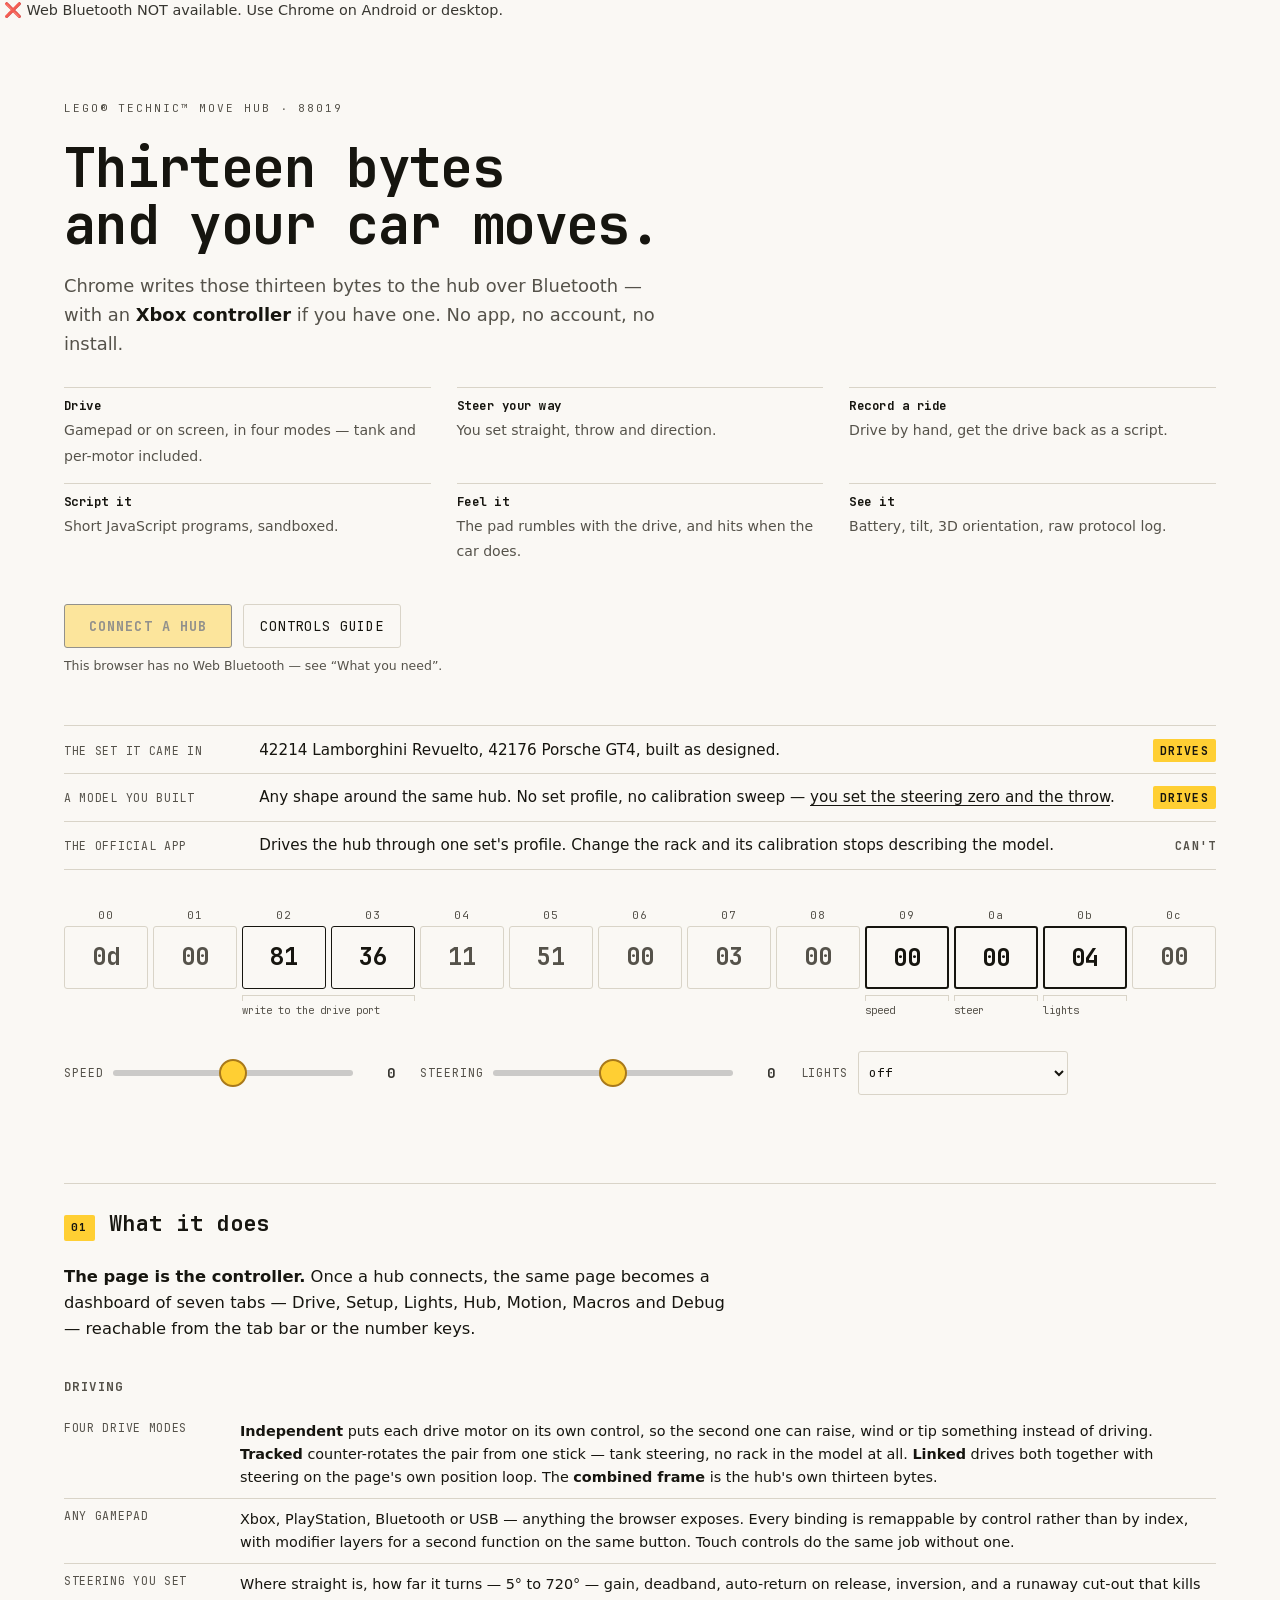
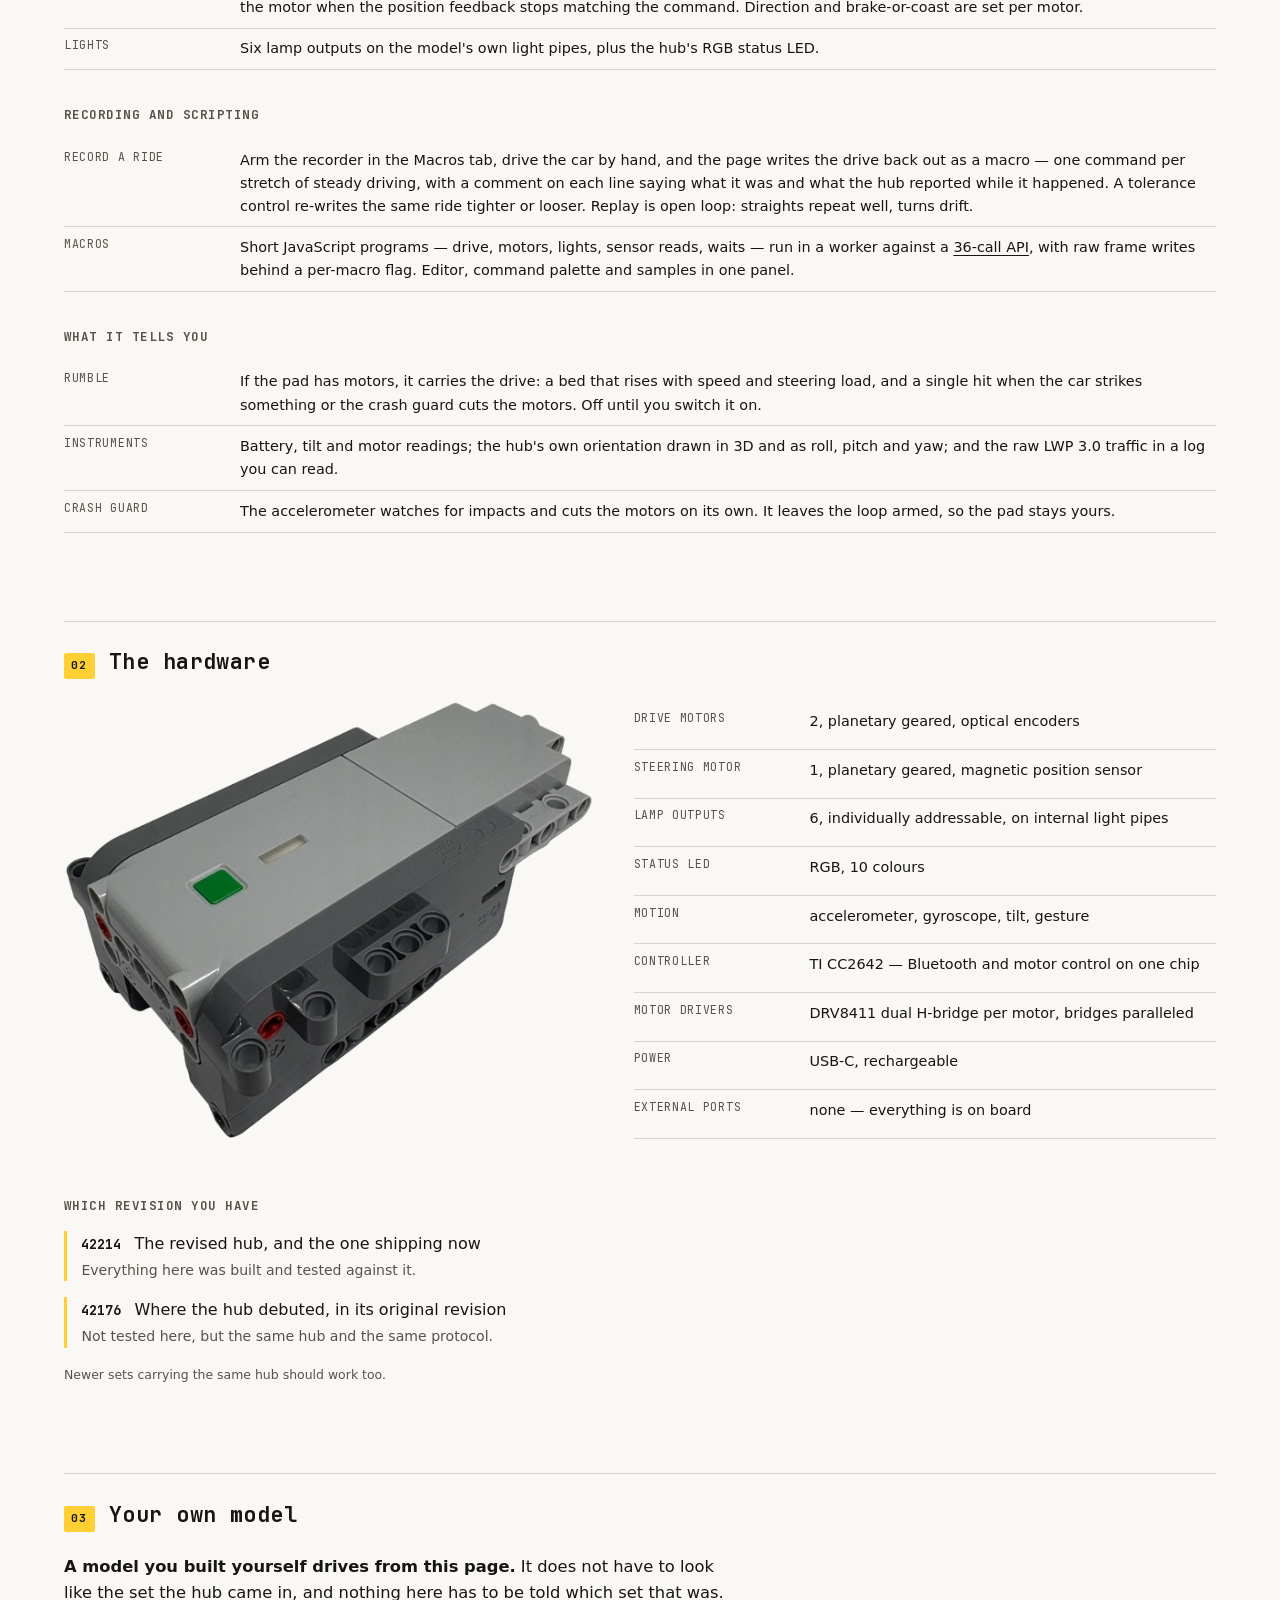
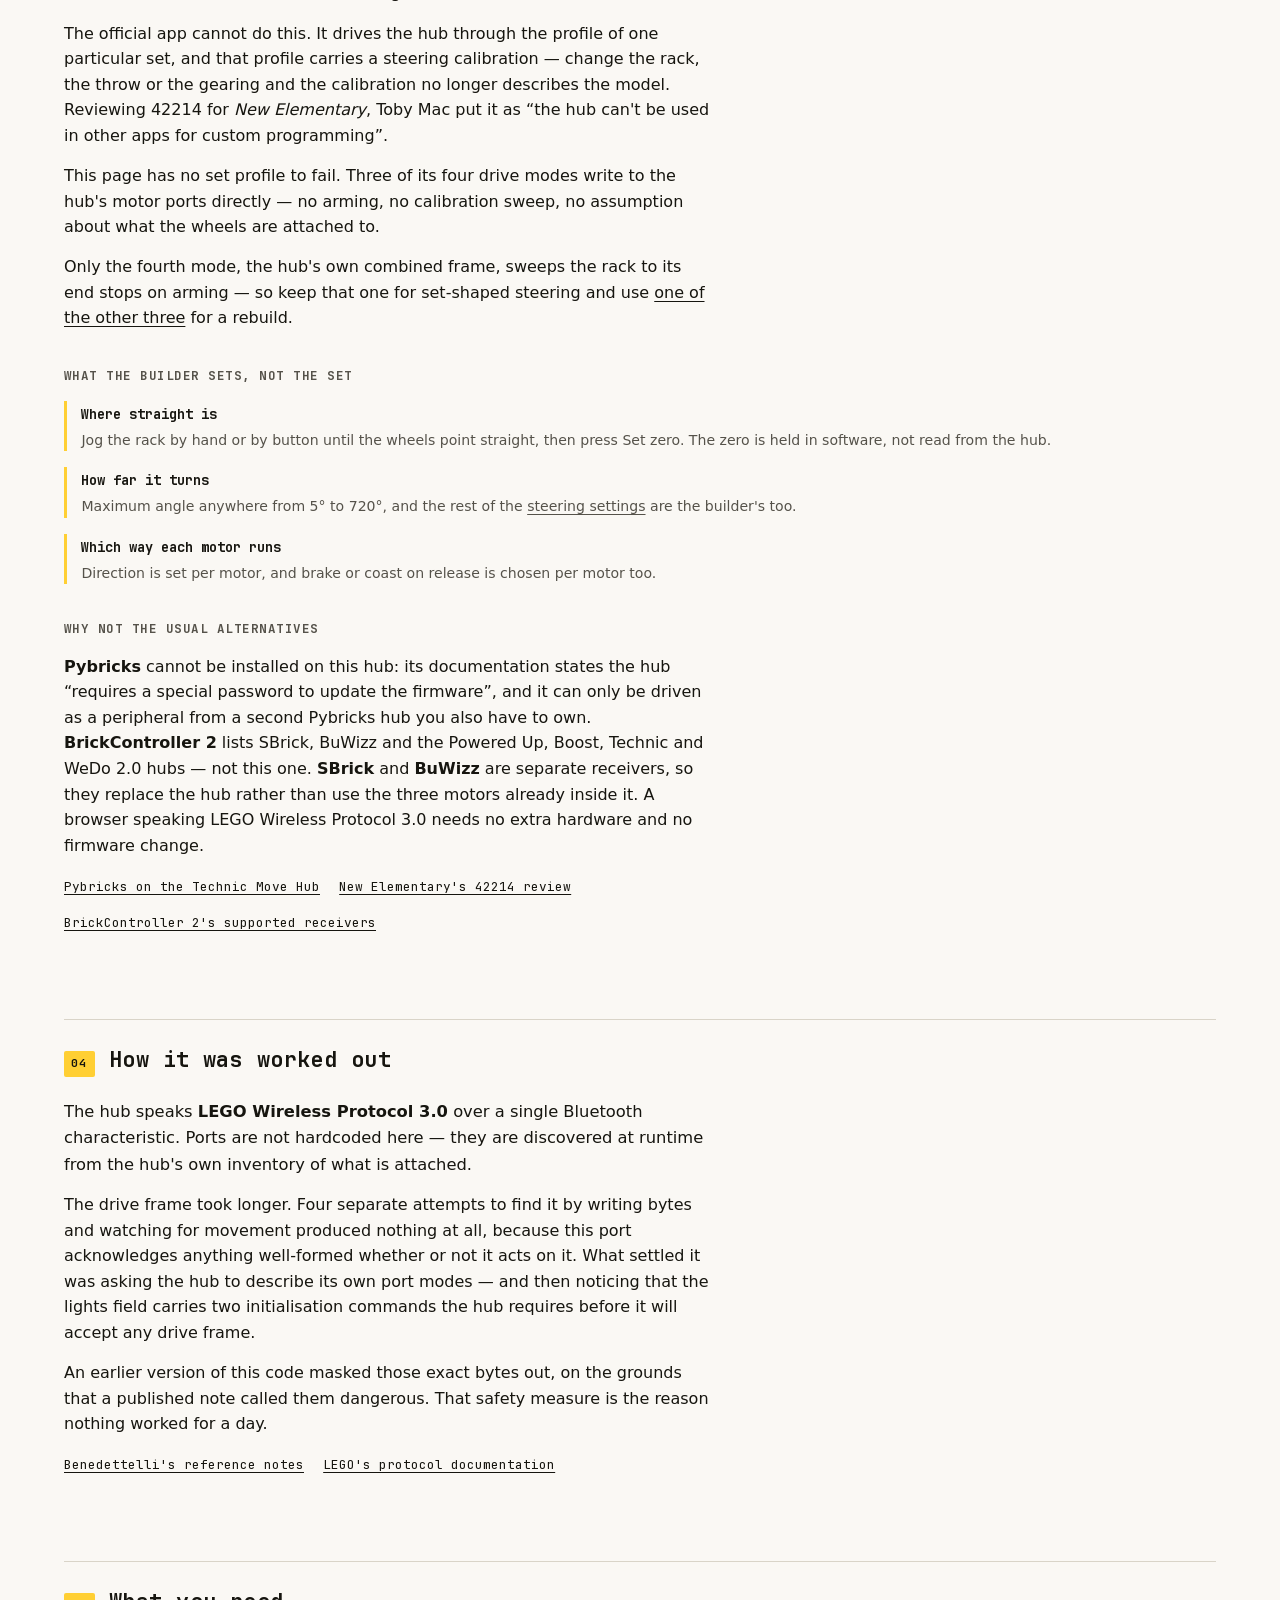
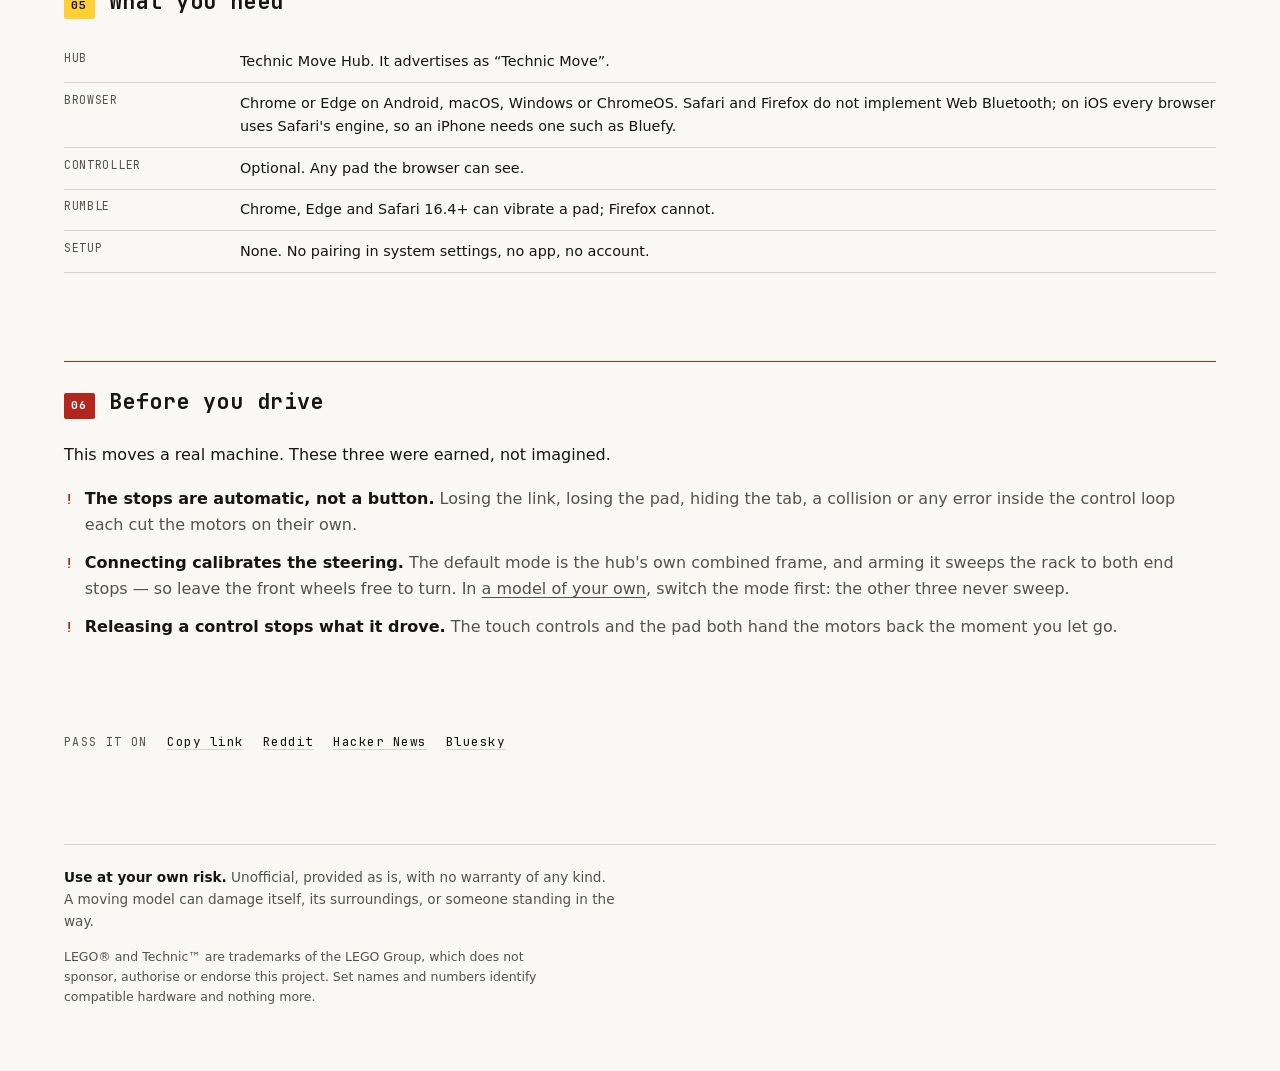
==== commit 11eb1072: "fix: say the set names once, and the pad's list once" ====
--- a/index.html
+++ b/index.html
@@ -12,11 +12,11 @@
   <meta property="og:type" content="website" />
   <meta property="og:url" content="https://move-hub.site/" />
   <meta property="og:title" content="Technic Move Hub 88019 controller — drive your own MOC from a browser" />
-  <meta property="og:description" content="A browser tab is the remote control — for the set model and for your own MOC. Web Bluetooth, no install, open source, reverse-engineered from the wire." />
+  <meta property="og:description" content="A browser tab is the remote control — for the set model and for your own MOC. Drive it with a gamepad, script it, or record a drive and get it back as a macro. No install." />
   <meta property="og:image" content="https://move-hub.site/assets/hub.jpg" />
   <meta name="twitter:card" content="summary_large_image" />
   <meta name="twitter:title" content="Technic Move Hub 88019 controller — drive your own MOC from a browser" />
-  <meta name="twitter:description" content="A browser tab is the remote control — for the set model and for your own MOC. Web Bluetooth, no install, open source." />
+  <meta name="twitter:description" content="A browser tab is the remote control — for the set model and for your own MOC. Gamepad, macros, and a recorder that turns a drive into a script." />
   <meta name="twitter:image" content="https://move-hub.site/assets/hub.jpg" />
 
   <link rel="icon" href="/assets/favicon.svg" type="image/svg+xml" />
@@ -358,14 +358,12 @@
               </tbody>
             </table>
           </div>
-          <h3>Which one you have</h3>
+          <h3>Which revision you have</h3>
           <ul class="setlist">
-            <li><b>42214</b> Lamborghini Revuelto Super Sports Car
-              <span>The revised hub, and the one shipping now. Everything here was
-                built and tested against it.</span></li>
-            <li><b>42176</b> Porsche GT4 e-Performance Race Car
-              <span>Where the hub debuted, in its original revision. Not tested here,
-                but the same hub and the same protocol.</span></li>
+            <li><b>42214</b> The revised hub, and the one shipping now
+              <span>Everything here was built and tested against it.</span></li>
+            <li><b>42176</b> Where the hub debuted, in its original revision
+              <span>Not tested here, but the same hub and the same protocol.</span></li>
           </ul>
           <p class="micro">Newer sets carrying the same hub should work too.</p>
         </section>
@@ -458,11 +456,9 @@
               <tr><th>Browser</th><td>Chrome or Edge on Android, macOS, Windows or ChromeOS.
                 Safari and Firefox do not implement Web Bluetooth; on iOS every browser
                 uses Safari's engine, so an iPhone needs one such as Bluefy.</td></tr>
-              <tr><th>Controller</th><td>Optional. Any pad the browser can see —
-                Xbox, PlayStation, Bluetooth or USB.</td></tr>
-              <tr><th>Rumble</th><td>Optional, and only if the pad has motors.
-                Chrome, Edge and Safari 16.4+ can drive them; Firefox cannot vibrate
-                a pad at all.</td></tr>
+              <tr><th>Controller</th><td>Optional. Any pad the browser can see.</td></tr>
+              <tr><th>Rumble</th><td>Chrome, Edge and Safari 16.4+ can vibrate a pad;
+                Firefox cannot.</td></tr>
               <tr><th>Setup</th><td>None. No pairing in system settings, no app, no account.</td></tr>
             </tbody>
           </table>
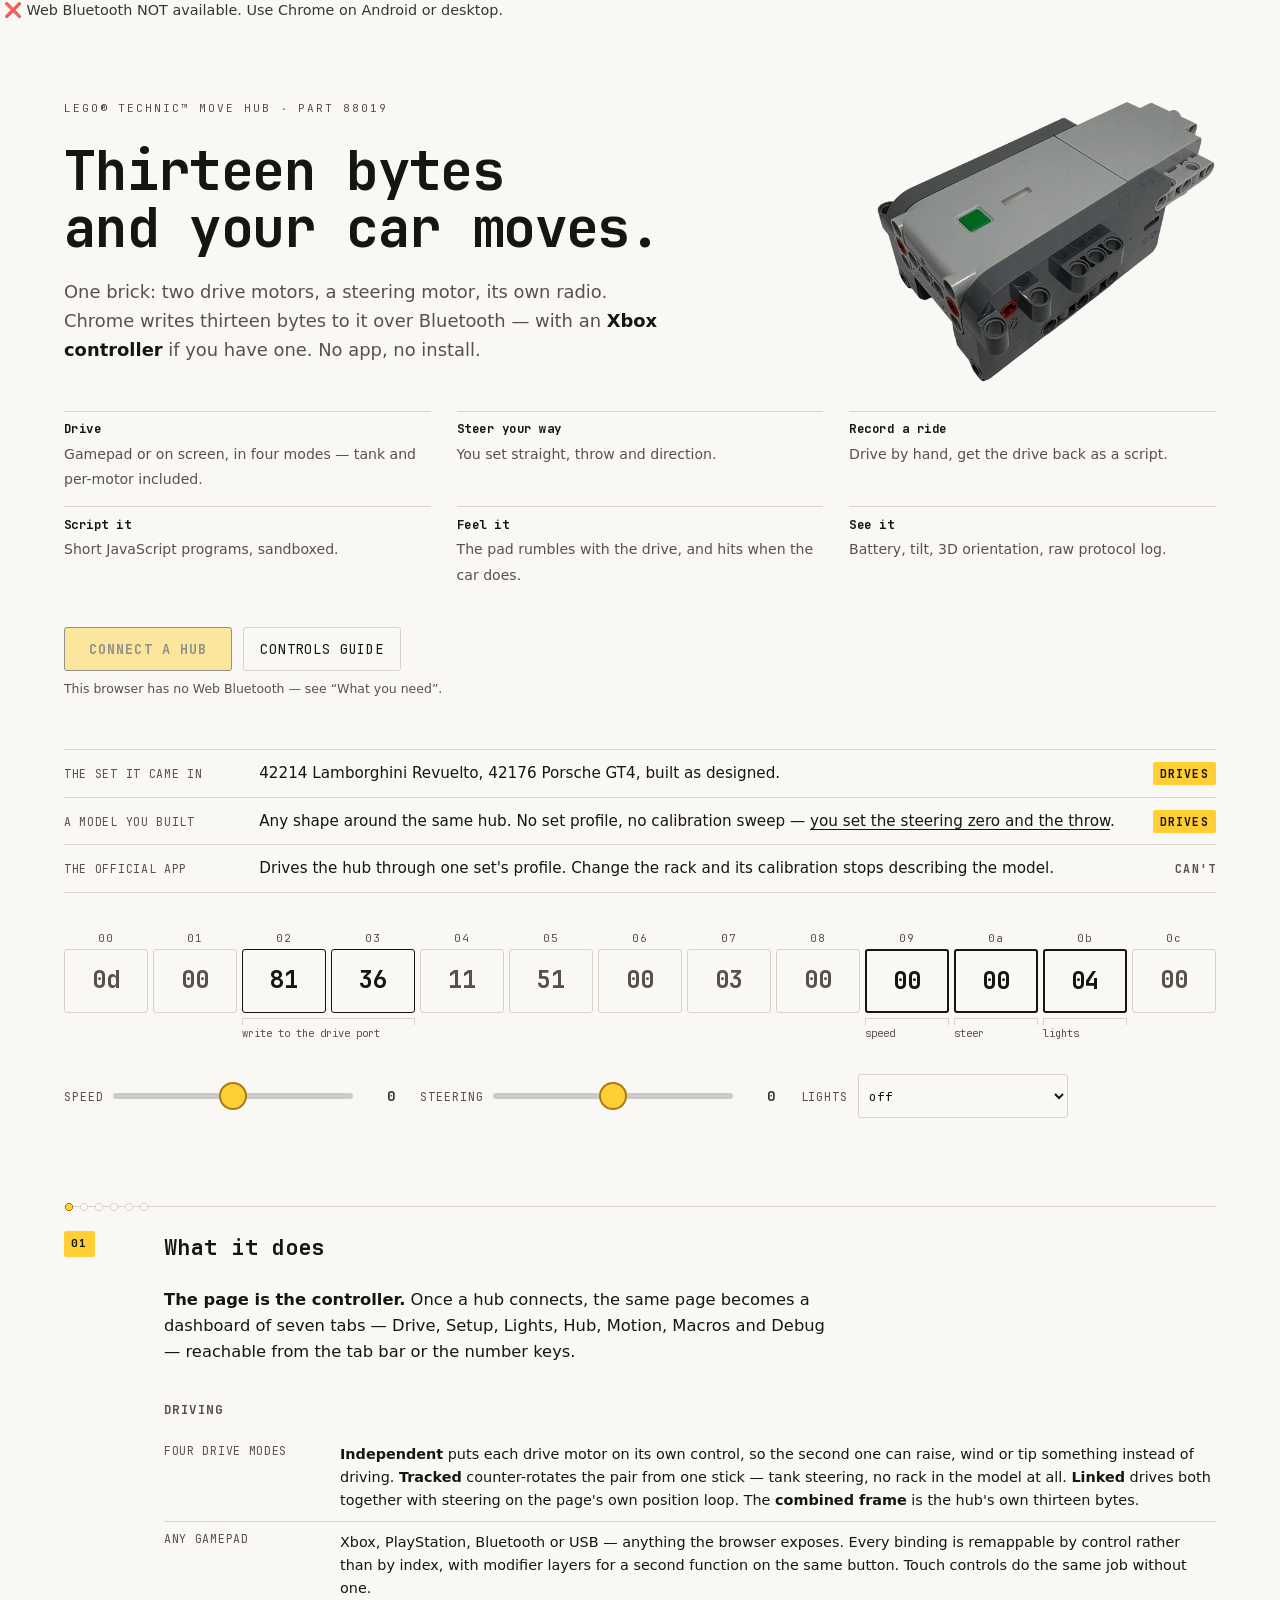
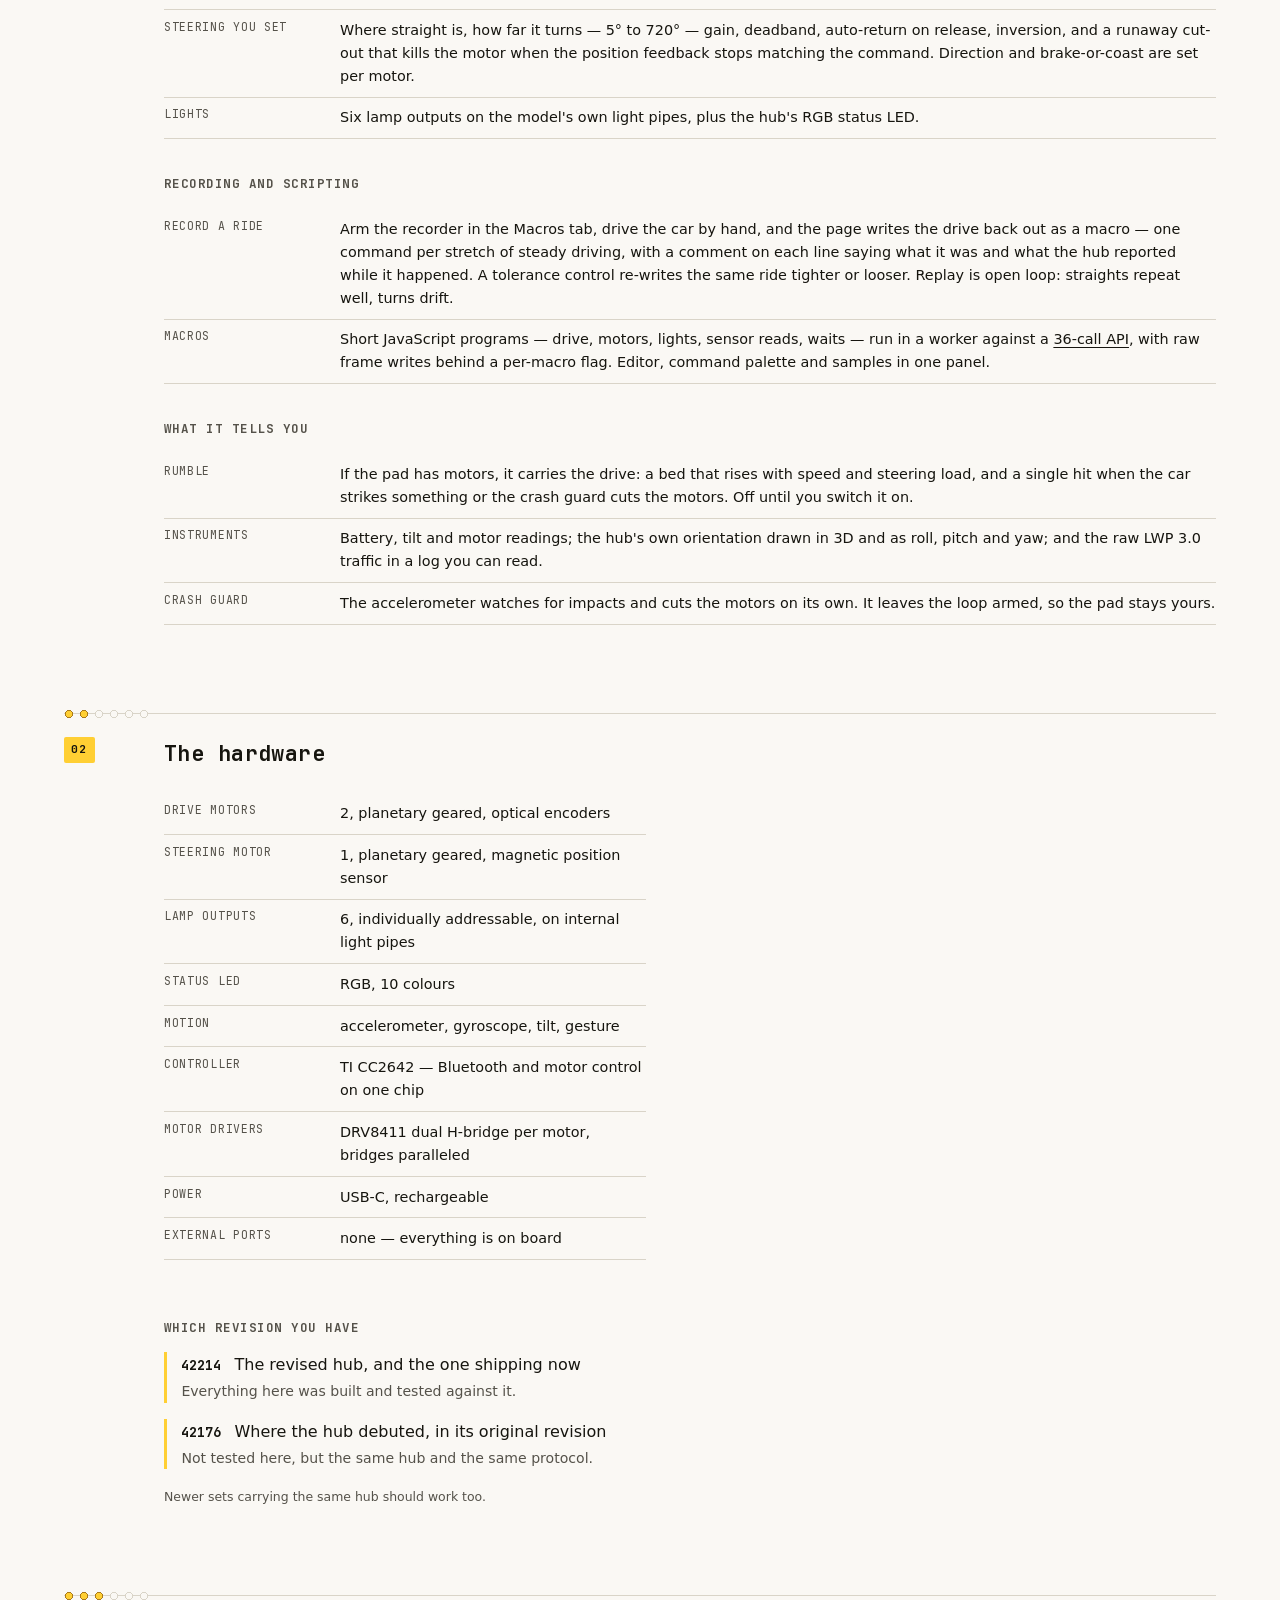
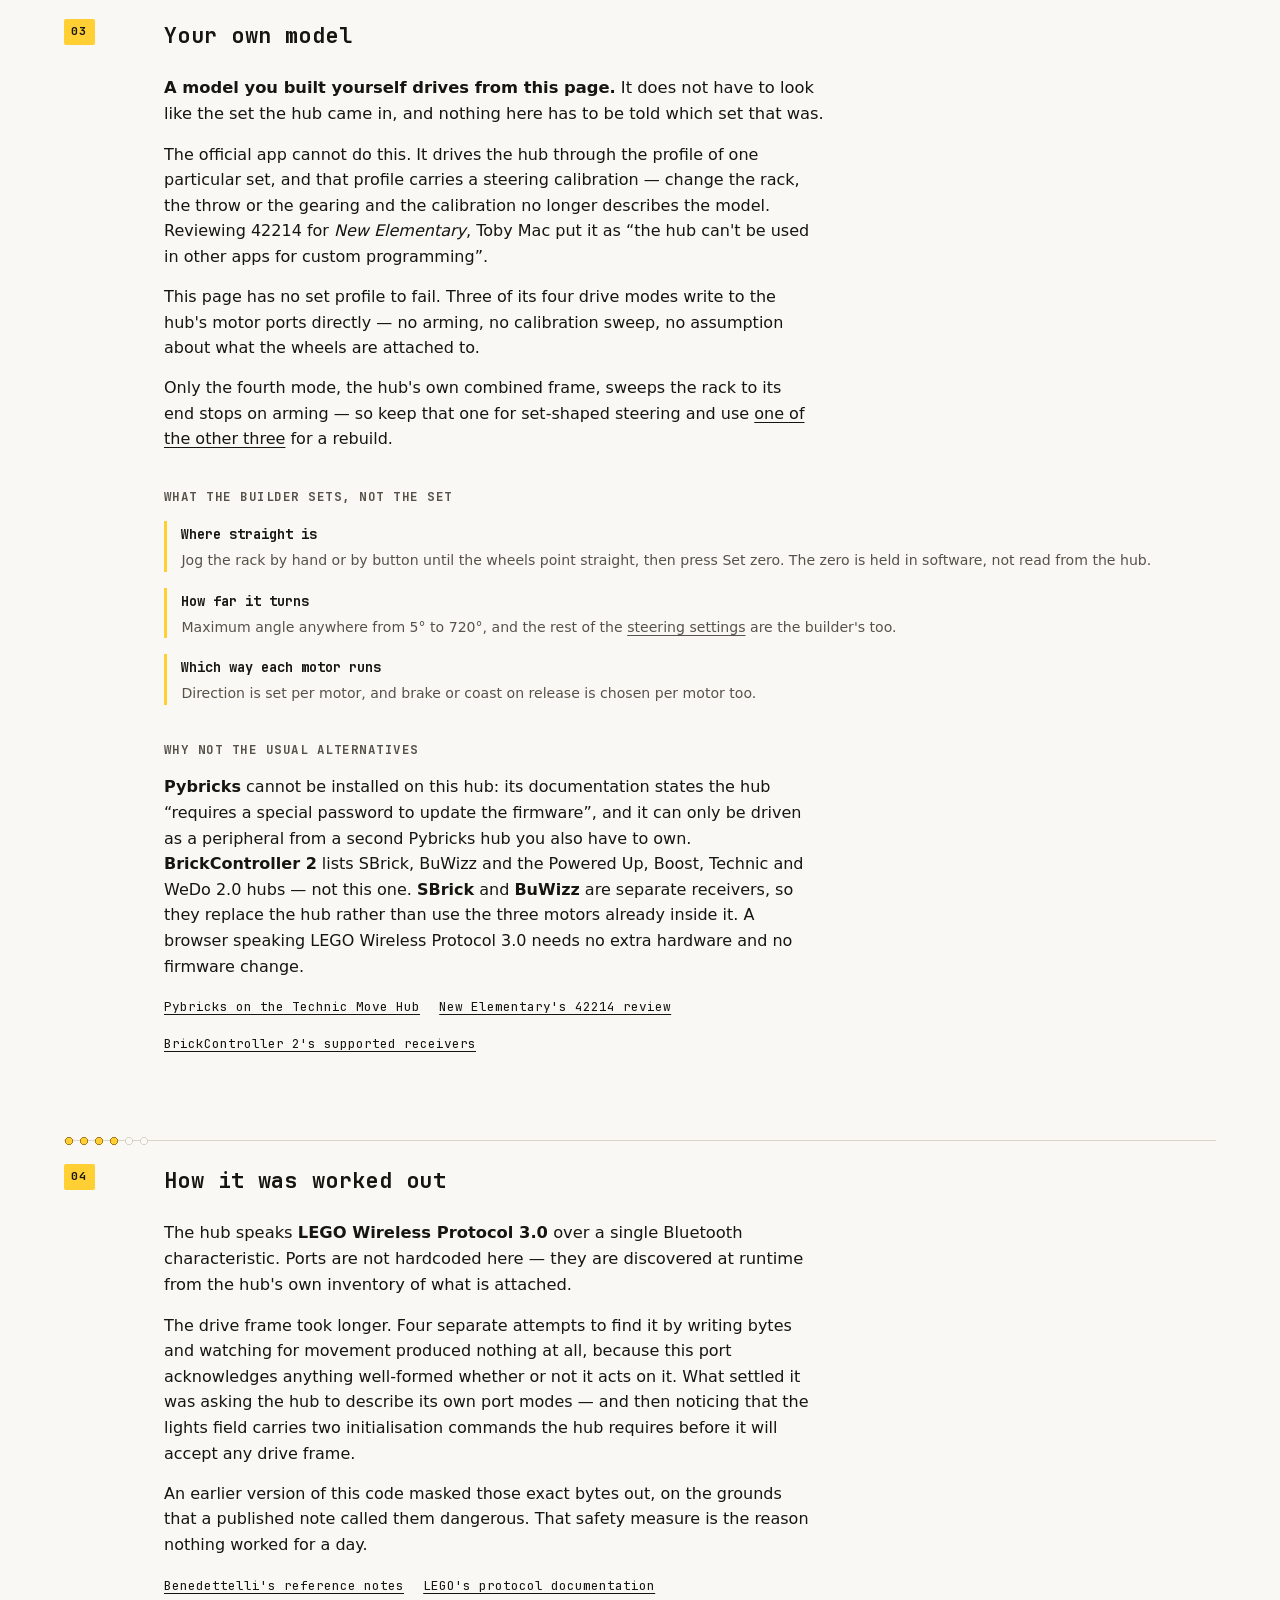
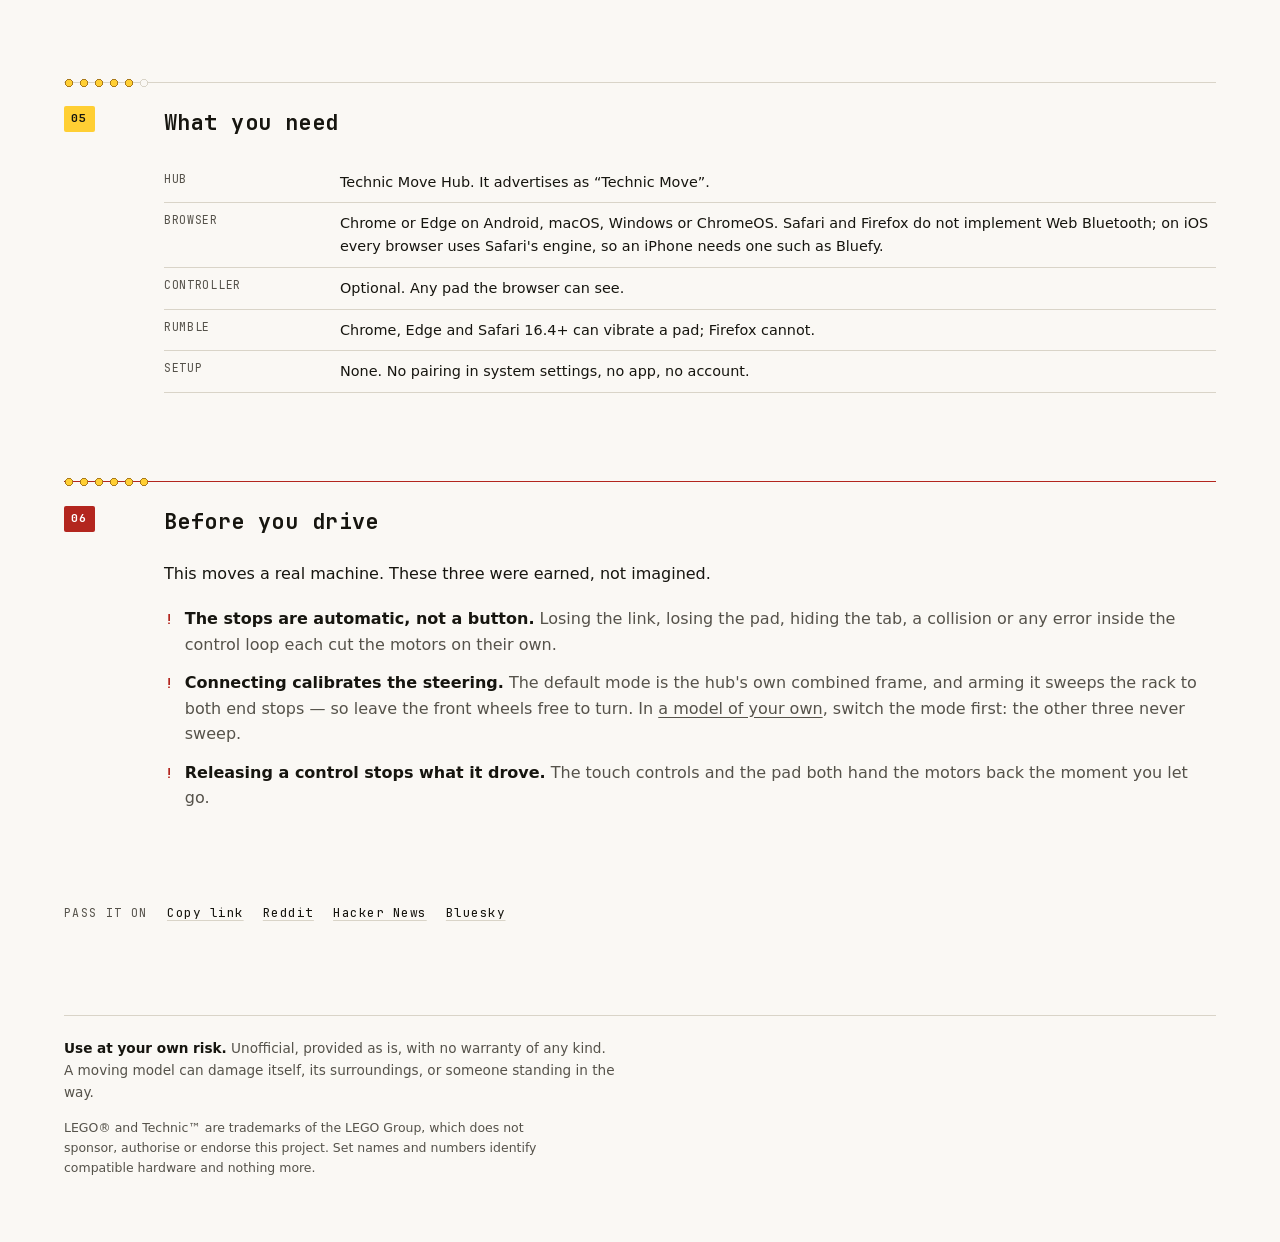
==== commit ee144c2b: "feat: put the brick in the first view, and give the sections a rail" ====
--- a/index.html
+++ b/index.html
@@ -178,11 +178,19 @@
 
       <article id="landing">
         <header class="lede">
-          <p class="kicker">LEGO® Technic™ Move Hub · 88019</p>
+          <p class="kicker">LEGO® Technic™ Move Hub · part 88019</p>
           <h1>Thirteen bytes<br />and your car moves.</h1>
+
+          <figure class="shot shot--hero">
+            <img src="assets/module.png" alt="The LEGO Technic Move Hub: a grey brick with a USB-C charging port, a green status light, Technic pin holes along its length and motor axle outputs at each end."
+                 width="581" height="480" fetchpriority="high" decoding="async"
+                 onerror="this.closest('figure').remove()" />
+          </figure>
+
           <p class="sub">
-            Chrome writes those thirteen bytes to the hub over Bluetooth — with an
-            <b>Xbox controller</b> if you have one. No app, no account, no install.
+            One brick: two drive motors, a steering motor, its own radio. Chrome
+            writes thirteen bytes to it over Bluetooth — with an
+            <b>Xbox controller</b> if you have one. No app, no install.
           </p>
 
           <ul class="does">
@@ -339,11 +347,6 @@
         <section class="sec" id="hardware" aria-labelledby="h-hardware">
           <h2 id="h-hardware"><i>02</i> The hardware</h2>
           <div class="sec__split">
-            <figure class="shot">
-              <img src="assets/module.png" alt="The LEGO Technic Move Hub: a grey brick with a USB-C charging port, a green status light, Technic pin holes along its length and motor axle outputs at each end."
-                   width="581" height="480" fetchpriority="high" decoding="async"
-                   onerror="this.closest('figure').remove()" />
-            </figure>
             <table class="spec">
               <tbody>
                 <tr><th>Drive motors</th><td>2, planetary geared, optical encoders</td></tr>
--- a/styles.css
+++ b/styles.css
@@ -959,6 +959,34 @@
 
 /* ── Lede ── */
 #landing .lede { padding-top: clamp(2rem, 7vw, 4.5rem); }
+
+/* The brick belongs in the first view: it is what the page is about, and the
+   render used to sit two sections down. */
+/* On a phone it is a band, not a portrait: the full-height render pushed the
+   primary action off the first screen. */
+#landing figure.shot--hero { margin: 0 0 1.1rem; }
+#landing figure.shot--hero img { height: 116px; object-fit: contain; object-position: left center; }
+@media (min-width: 60rem) {
+  #landing .lede {
+    display: grid;
+    grid-template-columns: minmax(0, 1fr) 340px;
+    column-gap: 3.5rem;
+    align-items: start;
+    grid-template-areas:
+      "kicker shot"
+      "title  shot"
+      "sub    shot"
+      "does   does";
+  }
+  #landing .lede > .kicker { grid-area: kicker; }
+  #landing .lede > h1 { grid-area: title; }
+  #landing .lede > .sub { grid-area: sub; }
+  #landing .lede > .does { grid-area: does; }
+  #landing figure.shot--hero {
+    grid-area: shot; align-self: center; margin: 0;
+  }
+  #landing figure.shot--hero img { height: auto; object-fit: fill; }
+}
 #landing .kicker {
   font: 400 0.7rem/1.4 var(--mono);
   letter-spacing: 0.18em; text-transform: uppercase;
@@ -1074,7 +1102,40 @@
 
 /* ── Sections ── */
 #landing .sec { margin-top: clamp(3rem, 8vw, 5.5rem); padding-top: 1.4rem; }
-#landing .sec { border-top: 1px solid var(--rule); }
+#landing .sec { border-top: 1px solid var(--rule); position: relative; }
+
+/* The rule carries studs, and the filled count is the section's index. Drawn
+   with gradients on the palette tokens rather than an SVG so the hollow ring
+   follows --rule into the dark scheme. */
+#landing .sec::before,
+#landing .sec::after {
+  content: ""; position: absolute; left: 0; top: -5px; height: 10px;
+  background-repeat: repeat-x; background-size: 15px 10px;
+}
+#landing .sec::before {
+  width: 90px;
+  background-image: radial-gradient(circle at 5px 5px,
+    var(--paper) 3.2px, var(--rule) 3.2px, var(--rule) 4.2px, transparent 4.2px);
+}
+#landing .sec::after {
+  width: calc(var(--studs, 0) * 15px);
+  background-image: radial-gradient(circle at 5px 5px,
+    var(--accent) 3.2px, var(--accent-edge) 3.2px, var(--accent-edge) 4.2px, transparent 4.2px);
+}
+#landing #features { --studs: 1; }
+#landing #hardware { --studs: 2; }
+#landing #moc      { --studs: 3; }
+#landing #how      { --studs: 4; }
+#landing #need     { --studs: 5; }
+#landing #safety   { --studs: 6; }
+
+/* Wide enough for a rail: the index leaves the heading line and hangs in the
+   margin, so the six sections read as a numbered document. */
+@media (min-width: 60rem) {
+  #landing .sec { padding-left: 100px; }
+  #landing .sec > h2 { position: relative; }
+  #landing .sec > h2 i { position: absolute; left: -100px; top: 0.1em; }
+}
 #landing h2 {
   font-size: clamp(1.1rem, 2.4vw, 1.35rem); font-weight: 700;
   letter-spacing: 0.02em; margin: 0 0 1.4rem;
@@ -1160,7 +1221,7 @@
 }
 #landing .does span { font-size: 0.88rem; color: var(--ink-soft); }
 @media (max-width: 44rem) {
-  #landing .does { grid-template-columns: repeat(2, minmax(0, 1fr)); gap: 0.7rem 1rem; }
+  #landing .does { grid-template-columns: repeat(2, minmax(0, 1fr)); gap: 0.55rem 1rem; }
   #landing .does span { font-size: 0.82rem; }
 }
 
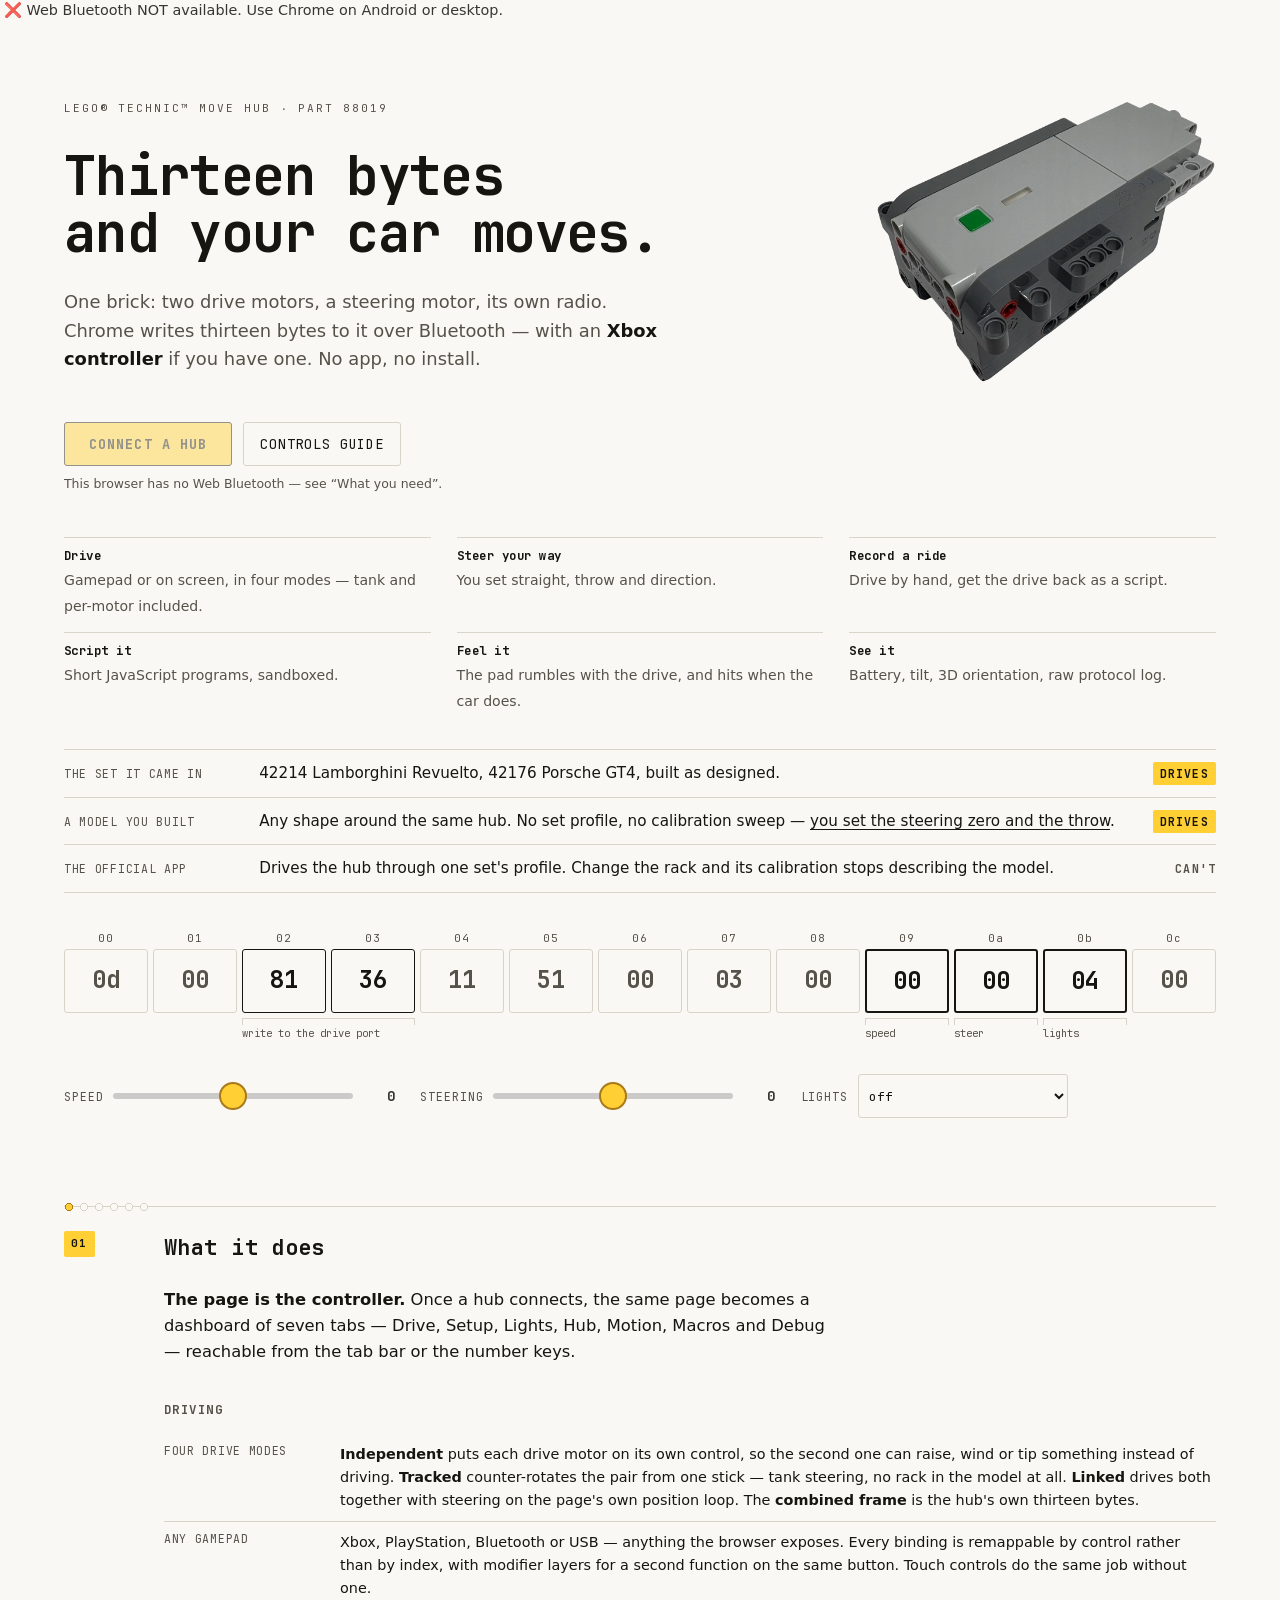
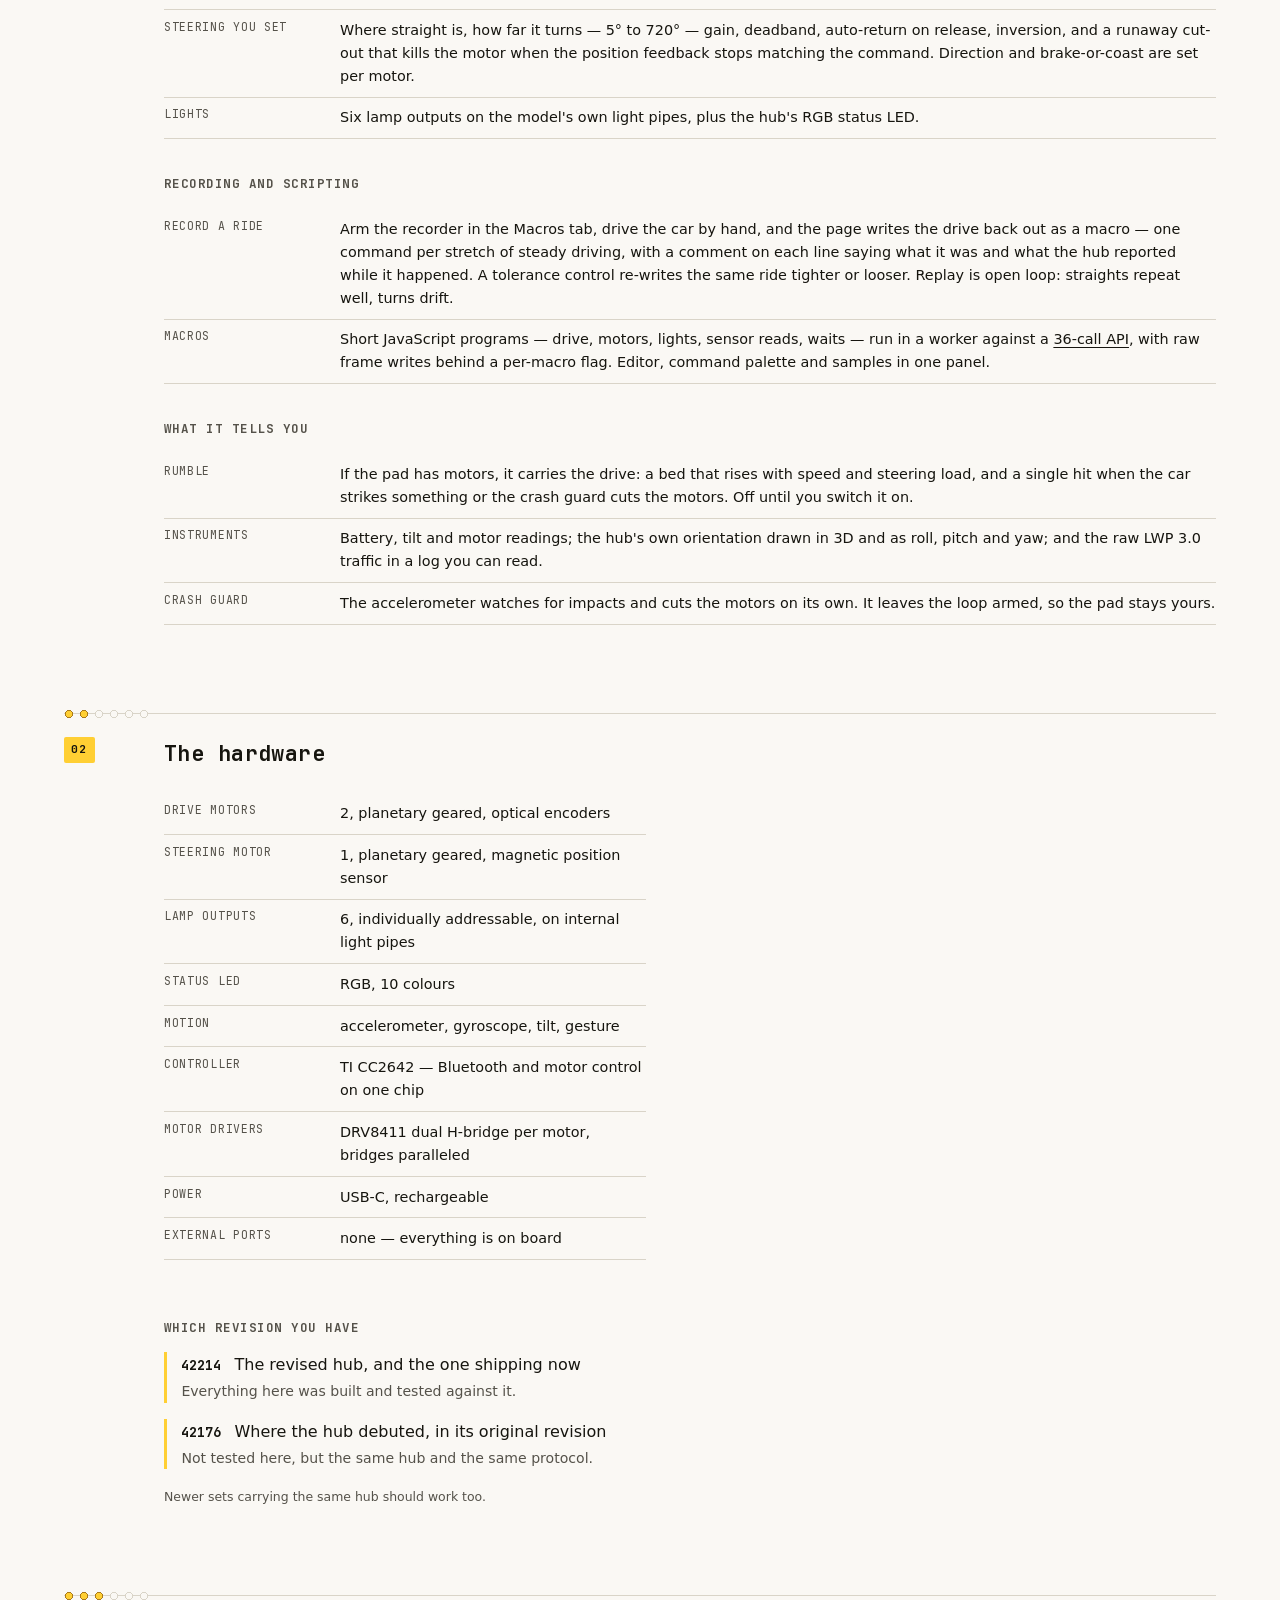
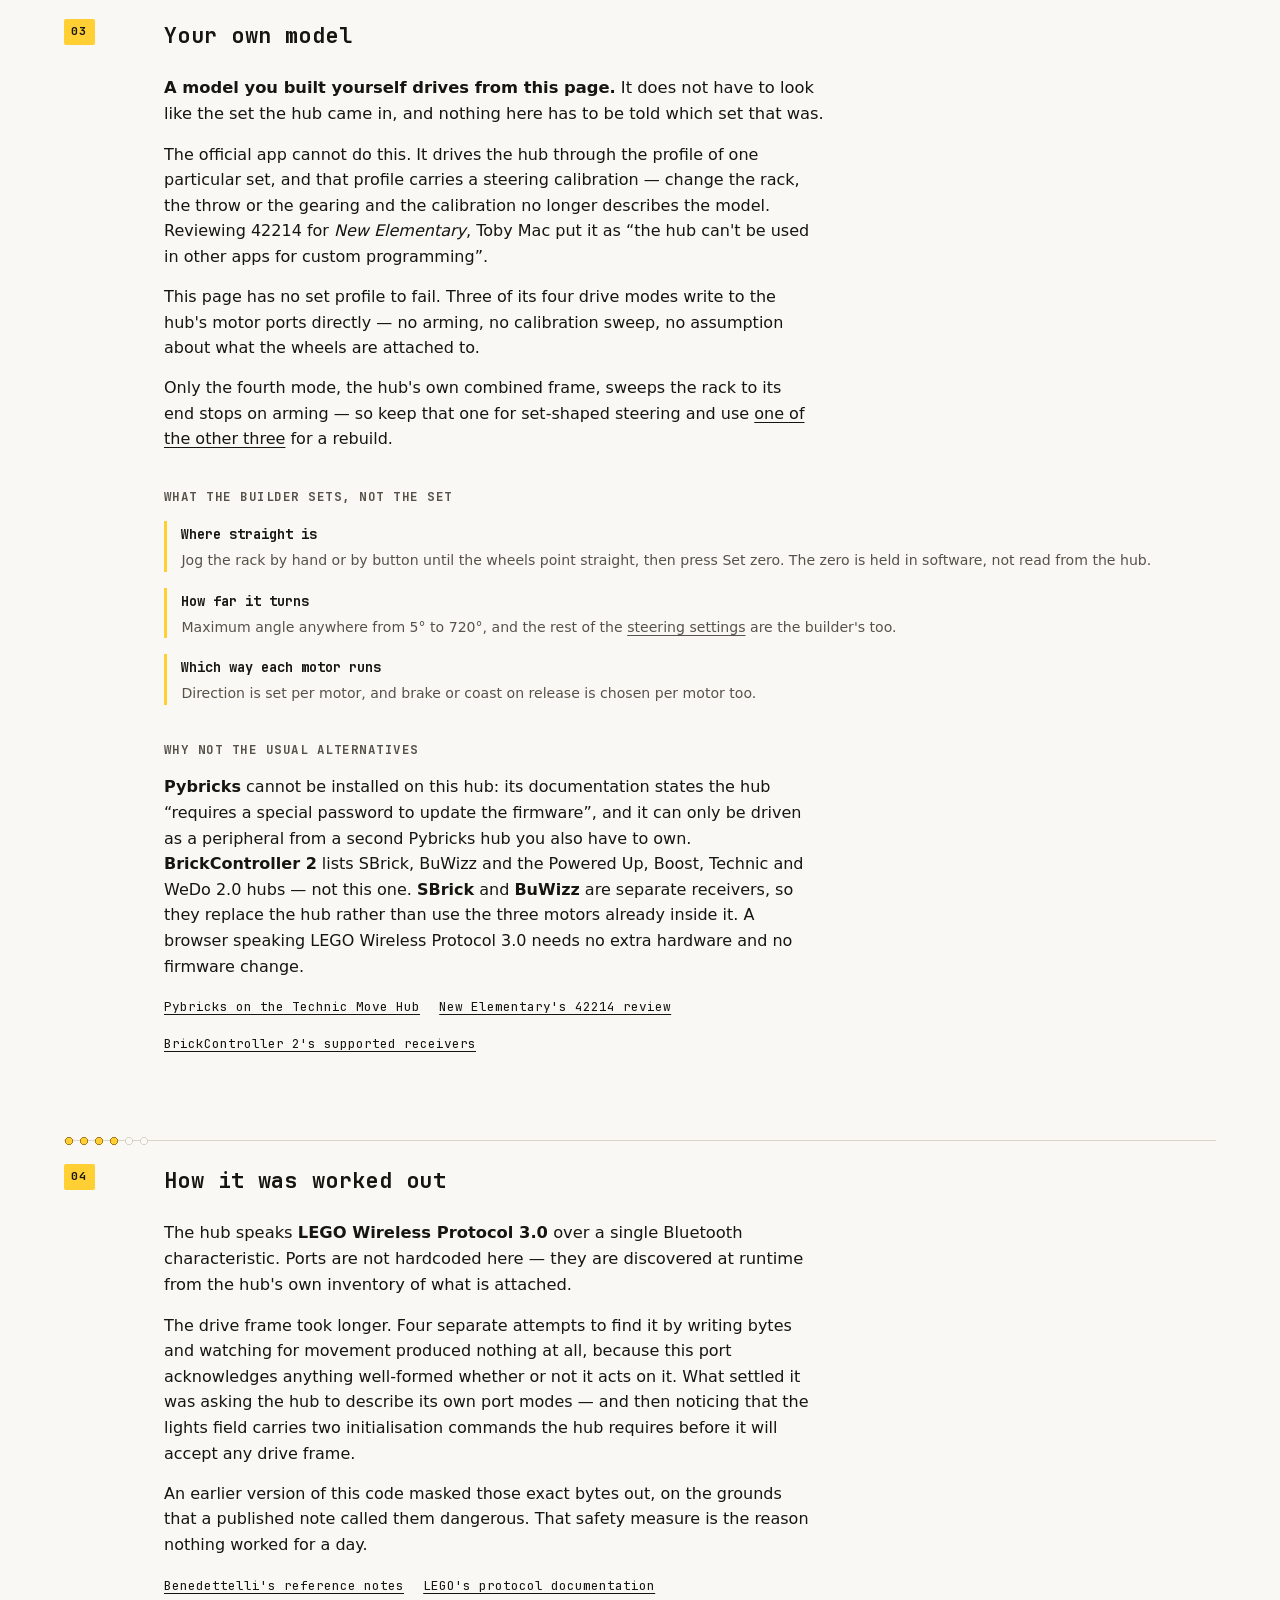
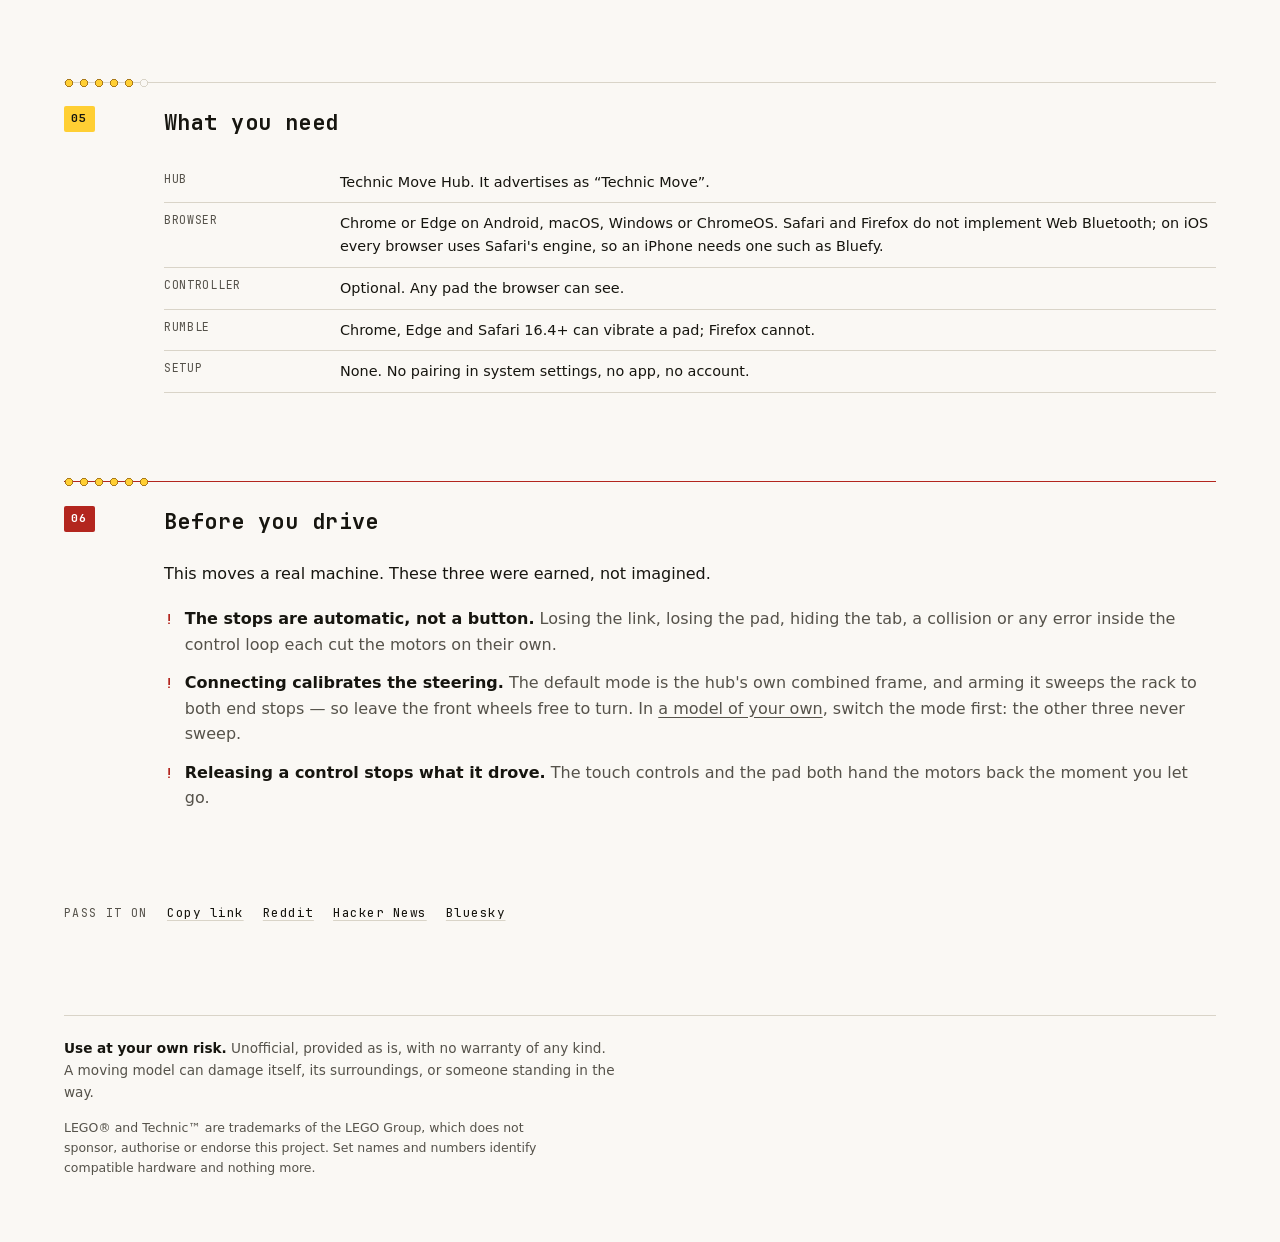
==== commit d97ab411: "feat: the action comes before the feature list" ====
--- a/index.html
+++ b/index.html
@@ -192,20 +192,6 @@
             writes thirteen bytes to it over Bluetooth — with an
             <b>Xbox controller</b> if you have one. No app, no install.
           </p>
-
-          <ul class="does">
-            <li><b>Drive</b><span>Gamepad or on screen, in four modes — tank and
-              per-motor included.</span></li>
-            <li><b>Steer your way</b><span>You set straight, throw and
-              direction.</span></li>
-            <li><b>Record a ride</b><span>Drive by hand, get the drive back as a
-              script.</span></li>
-            <li><b>Script it</b><span>Short JavaScript programs, sandboxed.</span></li>
-            <li><b>Feel it</b><span>The pad rumbles with the drive, and hits when
-              the car does.</span></li>
-            <li><b>See it</b><span>Battery, tilt, 3D orientation, raw protocol
-              log.</span></li>
-          </ul>
         </header>
 
         <p class="cta-row">
@@ -213,6 +199,20 @@
           <a class="ghost" href="/guide">Controls guide</a>
         </p>
         <p class="micro" id="cta-note"></p>
+
+        <ul class="does">
+          <li><b>Drive</b><span>Gamepad or on screen, in four modes — tank and
+            per-motor included.</span></li>
+          <li><b>Steer your way</b><span>You set straight, throw and
+            direction.</span></li>
+          <li><b>Record a ride</b><span>Drive by hand, get the drive back as a
+            script.</span></li>
+          <li><b>Script it</b><span>Short JavaScript programs, sandboxed.</span></li>
+          <li><b>Feel it</b><span>The pad rumbles with the drive, and hits when
+            the car does.</span></li>
+          <li><b>See it</b><span>Battery, tilt, 3D orientation, raw protocol
+            log.</span></li>
+        </ul>
 
         <ul class="verdict">
           <li>
--- a/styles.css
+++ b/styles.css
@@ -975,13 +975,11 @@
     grid-template-areas:
       "kicker shot"
       "title  shot"
-      "sub    shot"
-      "does   does";
+      "sub    shot";
   }
   #landing .lede > .kicker { grid-area: kicker; }
   #landing .lede > h1 { grid-area: title; }
   #landing .lede > .sub { grid-area: sub; }
-  #landing .lede > .does { grid-area: does; }
   #landing figure.shot--hero {
     grid-area: shot; align-self: center; margin: 0;
   }
